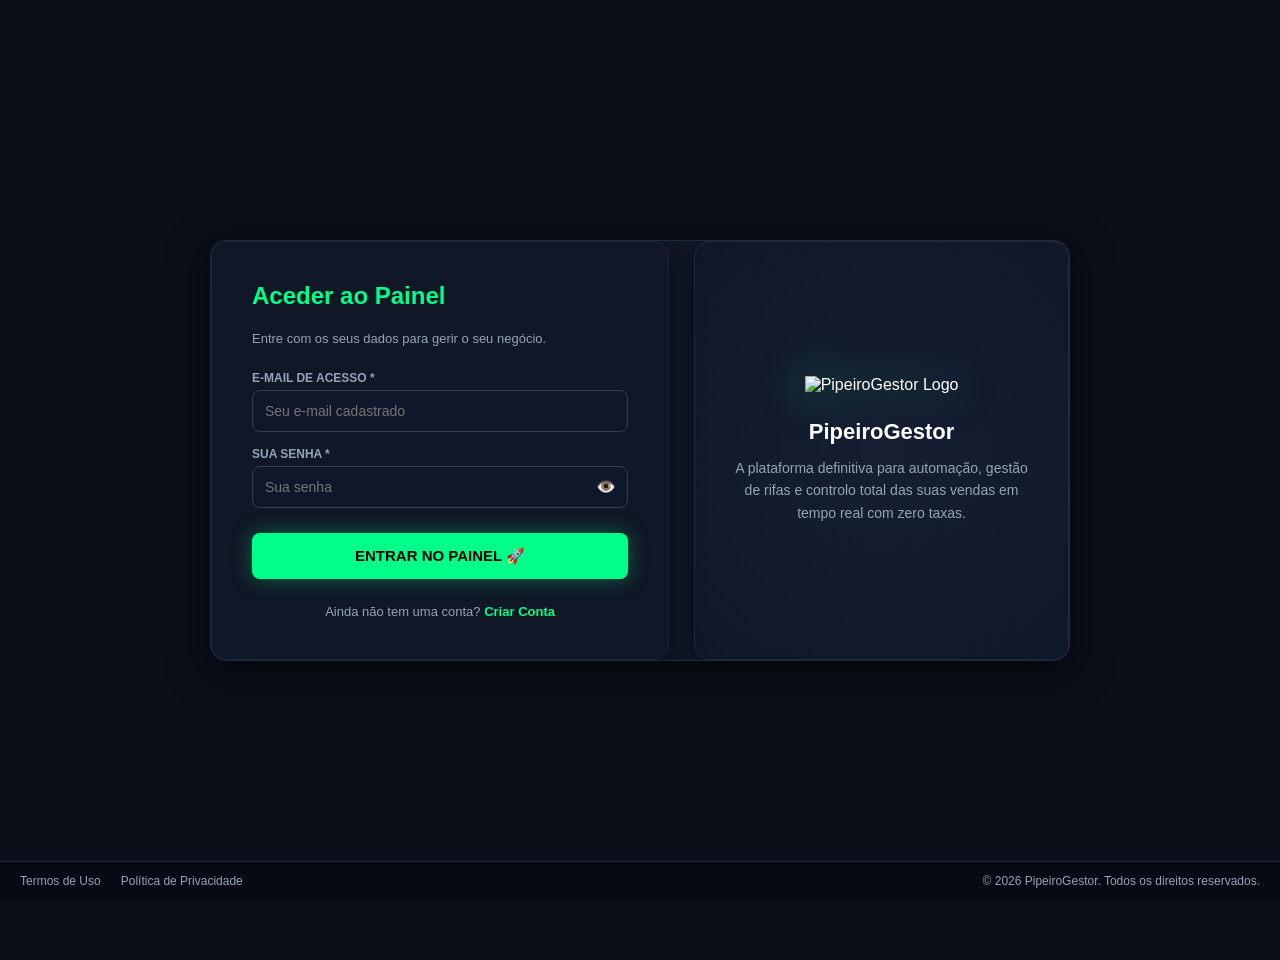
==== index.html @ 335f63d2 "Add files via upload" ====
<!DOCTYPE html>
<html lang="pt-BR">
<head>
  <meta charset="UTF-8">
  <meta name="viewport" content="width=device-width, initial-scale=1.0">
  <title>PipeiroGestor - Painel do Organizador</title>
  <link rel="icon" type="image/png" href="https://i.ibb.co/DDzwdcyV/Log-tipo-Neon-Pipeiro-Gestor-removebg-preview.png">
  <link rel="stylesheet" href="gestor-style.css">
</head>
<body>
  <!-- TELA DE CARREGAMENTO (SPLASH SCREEN) -->
  <div id="splash-screen">
    <div class="splash-content">
      <img src="https://i.ibb.co/DDzwdcyV/Log-tipo-Neon-Pipeiro-Gestor-removebg-preview.png" class="splash-logo" alt="PipeiroGestor" />
      <p id="splash-frase" class="splash-frase">Preparando o festival de pipas...</p>
      <div class="splash-progress-bar">
        <div id="splash-progress-fill" class="splash-progress-fill"></div>
      </div>
    </div>
  </div>

  <!-- BARRA DE TOPO EXCLUSIVA PARA CELULAR -->
  <header class="mobile-header">
    <img src="https://i.ibb.co/DDzwdcyV/Log-tipo-Neon-Pipeiro-Gestor-removebg-preview.png" alt="PipeiroGestor" class="mobile-logo">
    <button class="btn-menu-mobile" onclick="toggleMenuMobile()"><i class="fas fa-bars">☰</i></button>
  </header>

  <div class="app">
    <!-- BARRA LATERAL (SIDEBAR) -->
    <aside class="sidebar" style="display: flex; flex-direction: column; justify-content: space-between;">
      <div>
        <div class="brand">
          <img src="https://i.ibb.co/DDzwdcyV/Log-tipo-Neon-Pipeiro-Gestor-removebg-preview.png" class="brand-logo" alt="PipeiroGestor Logo" />
        </div>

        <nav class="nav">
          <a href="#visao-geral" class="nav-item active" onclick="event.preventDefault(); navegarParaAba('visao-geral')">
            <span class="icon">📊</span>
            <span>Visão Geral</span>
          </a>
          <a href="#nova-campanha" class="nav-item" onclick="event.preventDefault(); navegarParaAba('form-container')">
            <span class="icon">🚀</span>
            <span>Criar Campanha</span>
          </a>
          <a href="#minhas-campanhas-section" class="nav-item" onclick="event.preventDefault(); navegarParaAba('minhas-campanhas-section')">
            <span class="icon">📁</span>
            <span>Minhas Campanhas</span>
          </a>
          <a href="#pedidos" class="nav-item" onclick="event.preventDefault(); navegarParaAba('pedidos')">
            <span class="icon">🧾</span>
            <span>Pedidos & Comprovantes</span>
          </a>
          <a href="#configuracoes" class="nav-item" onclick="event.preventDefault(); navegarParaAba('configuracoes')">
            <span class="icon">⚙️</span>
            <span>Configurações</span>
          </a>
          <a href="#ajuda" class="nav-item" onclick="abrirModalAjuda(event)">
            <span class="icon">📖</span>
            <span>Como Usar / Tutorial</span>
          </a>
        </nav>
      </div>

      <!-- BOTÃO DE TERMINAR SESSÃO NO FINAL DA SIDEBAR -->
      <div style="padding: 15px;">
        <button onclick="fazerLogout()" style="background: rgba(239, 68, 68, 0.1); color: #ef4444; border: 1px solid rgba(239, 68, 68, 0.3); padding: 12px; width: 100%; border-radius: 8px; font-weight: bold; cursor: pointer; display: flex; align-items: center; justify-content: center; gap: 8px;">
          🚪 Terminar Sessão
        </button>
      </div>
    </aside>

    <!-- CONTEÚDO PRINCIPAL (MAIN) -->
    <main class="main">
      <!-- CABEÇALHO DO PAINEL -->
      <header class="topbar">
        <div>
          <span class="eyebrow">PIPEIROGESTOR / ADMINISTRAÇÃO</span>
          <h1 id="page-title">Visão Geral</h1>
          <p class="muted">Gerencie suas rifas de pipas e validações manuais em um só lugar.</p>
        </div>
        <button class="primary-button" id="new-campaign" onclick="navegarParaAba('form-container')">
          + Nova campanha
        </button>
      </header>

      <!-- SEÇÃO DE MÉTRICAS / RESUMO (PARTE DA VISÃO GERAL) -->
      <section class="stats-grid">
        <div class="stat-card" onclick="gerenciarArrecadacaoHoje()" title="Clique para gerenciar ou zerar">
          <span class="stat-label">Arrecadado Hoje</span>
          <h2 class="stat-value" id="totalHojeDisplay">R$ 0,00</h2>
          <span class="stat-sub">Vendas registradas hoje (Clique para zerar)</span>
        </div>

        <div class="stat-card" onclick="gerenciarTotalArrecadado()" title="Clique para gerenciar ou zerar">
          <span class="stat-label">Total Arrecadado</span>
          <h2 class="stat-value" id="totalGeralDisplay">R$ 0,00</h2>
          <span class="stat-sub">Soma de todas as ações (Clique para zerar)</span>
        </div>

        <div class="stat-card" onclick="gerenciarCotasVendidas()" title="Clique para gerenciar ou zerar">
          <span class="stat-label">Cotas Vendidas</span>
          <h2 class="stat-value" id="cotasVendidasDisplay">0</h2>
          <span class="stat-sub">Total de bilhetes vendidos (Clique para zerar)</span>
        </div>

        <div class="stat-card" onclick="navegarParaAba('minhas-campanhas-section')">
          <span class="stat-label">Campanhas Ativas</span>
          <h2 class="stat-value" id="totalAtivasDisplay" style="color: #00ff88;">0</h2>
          <span class="stat-sub">Campanhas rodando agora</span>
        </div>

        <div class="stat-card" onclick="navegarParaAba('minhas-campanhas-section')">
          <span class="stat-label">Campanhas Inativas</span>
          <h2 class="stat-value" id="totalInativasDisplay" style="color: #f59e0b;">0</h2>
          <span class="stat-sub">Pausadas ou encerradas</span>
        </div>

        <div class="stat-card warning" onclick="navegarParaAba('pedidos')">
          <span class="stat-label">Pagamentos Pendentes</span>
          <h2 class="stat-value" id="pedidosPendentesDisplay" style="color: #3b82f6;">0 Pedidos</h2>
          <span class="stat-sub">Aguardando validação</span>
        </div>
      </section>

      <!-- PAINEL DE DASHBOARD DA HOME (PARTE DA VISÃO GERAL) -->
      <section id="home-dashboard-widgets" style="margin-top: 25px;">
        <div style="background: #111827; border: 1px solid #1e293b; border-radius: 12px; padding: 20px; margin-bottom: 25px;">
          <h3 style="color: #fff; font-size: 18px; margin-bottom: 15px; display: flex; align-items: center; gap: 8px;">
            🚀 Campanhas Ativas em Destaque
          </h3>
          <div id="homeCampanhasAtivasGrid" style="display: grid; grid-template-columns: repeat(auto-fill, minmax(280px, 1fr)); gap: 15px;">
            <p style="color: #94a3b8; font-size: 13px;">Carregando campanhas ativas...</p>
          </div>
        </div>

        <div style="background: #111827; border: 1px solid #1e293b; border-radius: 12px; padding: 20px; margin-bottom: 25px;">
          <div style="display: flex; justify-content: space-between; align-items: center; margin-bottom: 15px;">
            <h3 style="color: #fff; font-size: 18px; margin: 0; display: flex; align-items: center; gap: 8px;">
              💵 Últimas Vendas Aprovadas
            </h3>
            <button type="button" onclick="limparHistoricoVendas()" style="background: rgba(239, 68, 68, 0.1); color: #ef4444; border: 1px solid #ef4444; padding: 6px 12px; border-radius: 6px; font-size: 11px; font-weight: bold; cursor: pointer;">
              🗑️ Limpar Histórico
            </button>
          </div>
          <div id="homeUltimasVendasList" class="lista-vendas-scroll" style="display: flex; flex-direction: column; gap: 10px;">
            <p style="color: #94a3b8; font-size: 13px;">Nenhuma venda recente registrada.</p>
          </div>
        </div>

        <div style="background: #111827; border: 1px solid #1e293b; border-radius: 12px; padding: 20px; margin-bottom: 25px;">
          <div style="display: flex; justify-content: space-between; align-items: center; margin-bottom: 15px;">
            <h3 style="color: #fff; font-size: 18px; margin: 0; display: flex; align-items: center; gap: 8px;">
              🏆 Top Ganhadores / Sorteios Realizados
            </h3>
            <button type="button" onclick="limparTopGanhadores()" style="background: rgba(239, 68, 68, 0.1); color: #ef4444; border: 1px solid #ef4444; padding: 6px 12px; border-radius: 6px; font-size: 11px; font-weight: bold; cursor: pointer;">
              🗑️ Limpar Ganhadores
            </button>
          </div>
          <div id="homeTopGanhadoresList" style="display: flex; flex-direction: column; gap: 10px;">
            <p style="color: #94a3b8; font-size: 13px;">Nenhum ganhador registrado no momento.</p>
          </div>
        </div>

        <div style="background: #111827; border: 1px solid #1e293b; border-radius: 12px; padding: 20px; margin-bottom: 25px;">
          <h4 style="color: #00ff88; font-size: 16px; margin-bottom: 8px; display: flex; align-items: center; gap: 8px;">
            💡 Dica de Ouro para Vender Mais
          </h4>
          <p style="color: #94a3b8; font-size: 13px; line-height: 1.5; margin: 0;">
            Divulgue o link da sua rifa nos grupos de WhatsApp e compartilhe fotos ou vídeos reais dos prêmios no story do Instagram para gerar desejo imediato e esgotar suas cotas rapidamente!
          </p>
        </div>
      </section>

      <!-- FORMULÁRIO DE CADASTRO DE NOVA AÇÃO -->
      <div id="form-container" class="card-form-container" style="display: none; margin-bottom: 30px;">
        <div class="form-header">
          <h2>Criar Nova Ação / Campanha</h2>
          <p>Preencha os dados abaixo para publicar sua rifa e gerar o link de vendas para seus compradores.</p>
        </div>

        <form id="formCriarAcao" onsubmit="event.preventDefault();">
          <fieldset class="form-section">
            <legend>Informações Principais</legend>

            <div class="form-group">
              <label for="tituloAcao">Título da Ação *</label>
              <input type="text" id="tituloAcao" placeholder="Ex: Porco Premiado R$ 5.000 no PIX" required />
            </div>

            <div class="form-group">
              <label for="descricaoAcao">Descrição / Regulamento</label>
              <textarea id="descricaoAcao" rows="3" placeholder="Descreva os prêmios, data do sorteio e regras..."></textarea>
            </div>

            <div class="form-group">
              <label>Fotos do Prêmio / Banner da Ação (Até 3 fotos) *</label>
              <div class="file-upload-box" onclick="document.getElementById('fotoPremio').click()" style="border: 2px dashed #00ff88; padding: 20px; text-align: center; border-radius: 8px; background: #0f172a; cursor: pointer;">
                <input type="file" id="fotoPremio" accept="image/*" multiple onchange="atualizarNomeFoto(this)" style="display: none;" />
                <span id="textoUploadFoto" style="color: #00ff88; font-weight: bold; pointer-events: none;">
                  📷 Clique aqui para selecionar as fotos do prêmio (até 3 fotos)
                </span>
              </div>
            </div>

            <div class="form-row">
              <div class="form-group">
                <label for="precoUnitario">Preço por Número (R$) *</label>
                <input type="number" id="precoUnitario" step="0.01" min="0.10" placeholder="10.00" required />
              </div>

              <div class="form-group">
                <label for="temaCotas">Estilo Visual das Cotas *</label>
                <select id="temaCotas" required>
                  <option value="numeros">Apenas Números (Padrão)</option>
                  <option value="animais">Números com Animais (Fazendinha/Porquinho)</option>
                </select>
              </div>
            </div>
          </fieldset>

          <fieldset class="form-section">
            <legend>2. Tabela de Promoções (Pacotes de Desconto)</legend>
            <p class="section-help">Configure descontos automáticos quando o comprador selecionar mais cotas.</p>

            <div id="containerPromocoes">
              <div class="promocao-item">
                <input type="number" placeholder="Qtd Cotas (Ex: 3)" class="promocao-qtd" />
                <span>cotas por R$</span>
                <input type="number" step="0.01" placeholder="Valor Total (Ex: 25.00)" class="promocao-valor" />
              </div>
            </div>

            <button type="button" class="btn-secondary" onclick="adicionarLinhaPromocao()">+ Adicionar Nova Promoção</button>
          </fieldset>

          <fieldset class="form-section">
            <legend>3. Dados de Recebimento PIX</legend>

            <div class="form-row">
              <div class="form-group">
                <label for="tipoChavePix">Tipo de Chave *</label>
                <select id="tipoChavePix" required>
                  <option value="CPF">CPF / CNPJ</option>
                  <option value="Celular">Telefone / WhatsApp</option>
                  <option value="E-mail">E-mail</option>
                  <option value="Chave Aleatória">Chave Aleatória / Copia e Cola</option>
                </select>
              </div>

              <div class="form-group">
                <label for="chavePix">Chave PIX / Código Copia e Cola *</label>
                <input type="text" id="chavePix" placeholder="Digite a chave PIX ou cole o código" required />
              </div>
            </div>

            <div class="form-group">
              <label for="titularPix">Nome do Titular da Conta *</label>
              <input type="text" id="titularPix" placeholder="Nome completo que aparece no banco" required />
            </div>
          </fieldset>

          <div style="margin-top: 25px;">
            <button type="button" onclick="gerarLinkAcao()" style="width: 100%; padding: 16px; background: #00ff88; color: #000; border: none; border-radius: 10px; font-weight: bold; font-size: 16px; cursor: pointer; display: flex; align-items: center; justify-content: center; gap: 8px; box-shadow: 0 4px 15px rgba(0, 255, 136, 0.3);">
              💾 Publicar Ação e Gerar Link
            </button>
          </div>
        </form>

        <!-- CAIXA DE LINK GERADO RESPONSIVA -->
        <div id="boxLinkGerado" style="display: none; background: #0f172a; border: 1px solid #1e293b; border-radius: 12px; padding: 20px; margin-top: 20px; box-sizing: border-box; width: 100%;">
          <div style="text-align: center; margin-bottom: 15px;">
            <span style="background: rgba(0,255,136,0.15); color: #00ff88; padding: 6px 12px; border-radius: 20px; font-size: 12px; font-weight: bold;">🎉 Ação Criada com Sucesso!</span>
            <h3 style="color: #fff; font-size: 16px; margin: 10px 0 5px 0;">Sua campanha já está online</h3>
            <p style="color: #94a3b8; font-size: 12px; margin: 0;">Copie o link abaixo e divulgue para seus clientes:</p>
          </div>

          <div style="display: flex; flex-direction: column; gap: 10px; width: 100%; margin-bottom: 15px; box-sizing: border-box;">
            <input type="text" id="inputUrlGerada" readonly style="width: 100%; background: #0b0f19; border: 1px solid #334155; color: #00ff88; padding: 12px; border-radius: 8px; font-size: 12px; box-sizing: border-box; outline: none; text-align: center;">
            
            <button type="button" onclick="copiarLink()" style="width: 100%; background: #00ff88; color: #000; border: none; padding: 12px; border-radius: 8px; font-weight: bold; cursor: pointer; font-size: 14px; box-shadow: 0 0 15px rgba(0,255,136,0.3); display: flex; align-items: center; justify-content: center; gap: 8px; box-sizing: border-box;">
              📋 Copiar Link da Campanha
            </button>
          </div>

          <a id="btnShareWhatsapp" href="#" target="_blank" style="display: block; width: 100%; background: #25d366; color: #fff; text-decoration: none; padding: 12px; border-radius: 8px; font-weight: bold; font-size: 14px; text-align: center; box-sizing: border-box; box-shadow: 0 0 15px rgba(37,211,102,0.3);">
            💬 Compartilhar no WhatsApp
          </a>
        </div>
      </div>

      <!-- TABELA DE PEDIDOS E PENDÊNCIAS DE VALIDAÇÃO -->
      <section id="pedidos" class="data-section" style="display: none; margin-bottom: 30px;">
        <div style="display: flex; gap: 10px; margin-bottom: 15px; flex-wrap: wrap;">
          <input type="text" id="inputBuscaPedidos" onkeyup="filtrarPedidosGestor()" placeholder="🔍 Pesquisar por nome ou WhatsApp..." style="padding: 12px; flex: 1; min-width: 220px; border-radius: 8px; border: 1px solid #334155; background: #1e293b; color: #fff;">
          
          <select id="filtroCampanhaPedidos" onchange="carregarPedidosEComprovantes()" style="padding: 12px; background: #0f172a; border: 1px solid #334155; border-radius: 8px; color: #fff; font-size: 13px; cursor: pointer;">
            <option value="todas">🎯 Todas as Campanhas</option>
          </select>
        </div>

        <div class="section-header">
          <div class="pendentes-header-group">
            <span class="section-tag-verde">3 Aguardando Validação</span>
            <h2 class="editorial-title-pendentes">Pedidos & Validações Pendentes</h2>
          </div>
        </div>

        <div class="table-container">
          <table class="data-table">
            <thead>
              <tr>
                <th>Comprador</th>
                <th>Telefone / WhatsApp</th>
                <th>Cotas Reservadas</th>
                <th>Valor Total</th>
                <th>Status</th>
                <th>Ações</th>
              </tr>
            </thead>
            <tbody>
              <tr>
                <td colspan="6" style="text-align: center; color: #8b9bb4; padding: 25px;">
                  Nenhum pedido pendente no momento.
                </td>
              </tr>
            </tbody>
          </table>
        </div>
      </section>

      <!-- SEÇÃO CONFIGURAÇÕES DO GESTOR -->
      <section id="configuracoes" class="section-container" style="display: none;">
        <div class="section-header" style="margin-bottom: 25px;">
          <h2 style="color: #00ff88; font-size: 22px; margin-bottom: 5px; display: flex; align-items: center; gap: 8px;">
            ⚙️ Configurações do Gestor
          </h2>
          <p style="color: #94a3b8; font-size: 14px; margin: 0;">
            Personalize seus dados de perfil, chave PIX padrão e informações de suporte.
          </p>
        </div>

        <form id="formConfiguracoes" onsubmit="salvarConfiguracoes(event)">
          <fieldset class="form-section" style="background: #111827; border: 1px solid #1e293b; padding: 20px; border-radius: 12px; margin-bottom: 20px;">
            <legend style="color: #00ff88; font-weight: bold; padding: 0 10px;">Perfil e Marca</legend>

            <div class="form-group" style="margin-bottom: 15px;">
              <label for="cfgNomeOrganizador" style="color: #e2e8f0; display: block; margin-bottom: 6px; font-weight: bold;">Nome do Organizador / Marca *</label>
              <input type="text" id="cfgNomeOrganizador" placeholder="Ex: Pipeiro Gestor" required style="width: 100%; padding: 12px; background: #0f172a; border: 1px solid #334155; border-radius: 8px; color: #fff;" />
            </div>

            <div class="form-group">
              <label for="cfgWhatsappSuporte" style="color: #e2e8f0; display: block; margin-bottom: 6px; font-weight: bold;">WhatsApp de Suporte (para compradores) *</label>
              <input type="tel" id="cfgWhatsappSuporte" placeholder="Ex: 21974056744" required style="width: 100%; padding: 12px; background: #0f172a; border: 1px solid #334155; border-radius: 8px; color: #fff;" />
            </div>
          </fieldset>

          <fieldset class="form-section" style="background: #111827; border: 1px solid #1e293b; padding: 20px; border-radius: 12px; margin-bottom: 20px;">
            <legend style="color: #00ff88; font-weight: bold; padding: 0 10px;">2. Configuração PIX Padrão</legend>
            <p style="color: #94a3b8; font-size: 13px; margin-top: 0; margin-bottom: 15px;">
              Esses dados serão usados como padrão para preencher automaticamente as novas rifas que você criar.
            </p>

            <div class="form-row" style="display: flex; gap: 15px; margin-bottom: 15px; flex-wrap: wrap;">
              <div class="form-group" style="flex: 1; min-width: 200px;">
                <label for="cfgTipoChavePix" style="color: #e2e8f0; display: block; margin-bottom: 6px; font-weight: bold;">Tipo de Chave Padrão</label>
                <select id="cfgTipoChavePix" style="width: 100%; padding: 12px; background: #0f172a; border: 1px solid #334155; border-radius: 8px; color: #fff;">
                  <option value="CPF">CPF / CNPJ</option>
                  <option value="CELULAR">Telefone / Celular</option>
                  <option value="EMAIL">E-mail</option>
                  <option value="ALEATORIA">Chave Aleatória</option>
                </select>
              </div>

              <div class="form-group" style="flex: 2; min-width: 250px;">
                <label for="cfgChavePix" style="color: #e2e8f0; display: block; margin-bottom: 6px; font-weight: bold;">Chave PIX Padrão *</label>
                <input type="text" id="cfgChavePix" placeholder="Digite sua chave PIX" required style="width: 100%; padding: 12px; background: #0f172a; border: 1px solid #334155; border-radius: 8px; color: #fff;" />
              </div>
            </div>

            <div class="form-group">
              <label for="cfgTitularPix" style="color: #e2e8f0; display: block; margin-bottom: 6px; font-weight: bold;">Nome do Titular da Conta *</label>
              <input type="text" id="cfgTitularPix" placeholder="Ex: Vinícius Silva" required style="width: 100%; padding: 12px; background: #0f172a; border: 1px solid #334155; border-radius: 8px; color: #fff;" />
            </div>
          </fieldset>

          <div style="text-align: right; margin-top: 10px;">
            <button type="submit" style="padding: 14px 28px; background: #00ff88; color: #000; border: none; border-radius: 8px; font-weight: bold; font-size: 15px; cursor: pointer; transition: all 0.3s ease; box-shadow: 0 0 15px rgba(0, 255, 136, 0.3);">
              💾 Salvar Configurações
            </button>
          </div>
        </form>

        <div style="margin-top: 30px; padding: 20px; background: rgba(239, 68, 68, 0.05); border: 1px solid #ef4444; border-radius: 12px;">
          <h3 style="color: #ef4444; font-size: 16px; margin-bottom: 8px; display: flex; align-items: center; gap: 8px;">
            ⚠️ Zona de Perigo / Manutenção
          </h3>
          <p style="color: #94a3b8; font-size: 13px; margin-bottom: 15px; line-height: 1.4;">
            Precisa de reiniciar o sistema ou limpar os dados de teste? Esta ação limpa o histórico local do gestor de forma permanente.
          </p>
          <button type="button" onclick="confirmarLimpezaTotalSistema()" style="background-color: #ef4444; color: #ffffff; border: none; padding: 10px 18px; border-radius: 8px; font-weight: bold; cursor: pointer; font-size: 13px; box-shadow: 0 4px 12px rgba(239, 68, 68, 0.3);">
            🗑️ Limpar Todos os Dados / Reset do Sistema
          </button>
        </div>
      </section>

      <!-- SEÇÃO: MINHAS CAMPANHAS CRIADAS -->
      <section id="minhas-campanhas-section" class="dashboard-section" style="display: none; margin-top: 40px; padding: 20px; background: #0f172a; border-radius: 12px; border: 1px solid #1e293b;">
        <div class="section-header" style="margin-bottom: 20px; display: flex; justify-content: space-between; align-items: center; flex-wrap: wrap; gap: 10px;">
          <div>
            <h2 style="color: #fff; font-size: 20px; margin: 0 0 4px 0;">📁 Minhas Campanhas Criadas</h2>
            <p style="color: #94a3b8; font-size: 13px; margin: 0;">Gerencie, edite, pause ou exclua suas ações ativas.</p>
          </div>
          
          <div style="display: flex; gap: 8px; flex-wrap: wrap;">
            <button onclick="filtrarCampanhasGestor('todas')" class="btn-filtro active-filtro" style="padding: 6px 12px; background: #3b82f6; color: #fff; border: none; border-radius: 6px; font-size: 11px; font-weight: bold; cursor: pointer;">Todas</button>
            <button onclick="filtrarCampanhasGestor('ativas')" class="btn-filtro" style="padding: 6px 12px; background: #1e293b; color: #94a3b8; border: 1px solid #334155; border-radius: 6px; font-size: 11px; font-weight: bold; cursor: pointer;">Ativas</button>
            <button onclick="filtrarCampanhasGestor('pausadas')" class="btn-filtro" style="padding: 6px 12px; background: #1e293b; color: #94a3b8; border: 1px solid #334155; border-radius: 6px; font-size: 11px; font-weight: bold; cursor: pointer;">Pausadas</button>
            <button onclick="exportarRelatorioCSV()" style="padding: 6px 12px; background: #10b981; color: #fff; border: none; border-radius: 6px; font-size: 11px; font-weight: bold; cursor: pointer; display: flex; align-items: center; gap: 4px;">📥 Exportar CSV</button>
          </div>
        </div>

        <div id="listaMinhasCampanhas" style="display: grid; grid-template-columns: repeat(auto-fill, minmax(280px, 1fr)); gap: 15px;">
          <p style="color: #94a3b8;">Nenhuma campanha criada ainda. Crie uma preenchendo o formulário!</p>
        </div>
      </section>

    </main>
  </div>

  <!-- MODAL DE GUIA / TUTORIAL DO GESTOR -->
  <div class="modal-overlay" id="modalAjuda" style="position: fixed; top: 0; left: 0; width: 100%; height: 100%; background: rgba(5, 9, 13, 0.85); backdrop-filter: blur(5px); display: flex; align-items: center; justify-content: center; z-index: 300; opacity: 0; pointer-events: none; transition: opacity 0.3s ease;">
    <div class="modal-content" style="background: var(--bg-card, #121f2c); border: 1px solid var(--neon-green, #00ff88); border-radius: 20px; width: 90%; max-width: 600px; padding: 30px; box-shadow: 0 0 30px rgba(0, 255, 136, 0.4); max-height: 85vh; overflow-y: auto; color: #fff;">
      <div style="display: flex; justify-content: space-between; align-items: center; margin-bottom: 20px;">
        <h2 style="color: var(--neon-green, #00ff88); font-size: 20px;">Manual do PipeiroGestor</h2>
        <button onclick="fecharModalAjuda()" style="background: none; border: none; color: #94a3b8; font-size: 24px; cursor: pointer;">&times;</button>
      </div>
      
      <div style="font-size: 14px; line-height: 1.6; color: #cbd5e1;">
        <p style="margin-bottom: 15px;">Bem-vindo ao <strong>PipeiroGestor</strong>! Aqui está o passo a passo completo para você criar suas ações de sucesso e lucrar com zero taxa:</p>
        
        <div style="background: rgba(255,255,255,0.03); padding: 12px; border-radius: 8px; margin-bottom: 10px; border-left: 3px solid #00ff88;">
          <strong>🚀 1. Criando uma Campanha:</strong><br>
          Vá em "Criar Campanha", preencha o título, o valor por cota e selecione o tipo de chave PIX e estilo de cotas. Insira sua chave PIX e clique em publicar.
        </div>

        <div style="background: rgba(255,255,255,0.03); padding: 12px; border-radius: 8px; margin-bottom: 10px; border-left: 3px solid #00ff88;">
          <strong>📢 2. Divulgando para os Compradores:</strong><br>
          Copie o link gerado ou clique no botão direto do WhatsApp.
        </div>

        <div style="background: rgba(255,255,255,0.03); padding: 12px; border-radius: 8px; margin-bottom: 15px; border-left: 3px solid #00ff88;">
          <strong>🧾 3. Validando Comprovantes:</strong><br>
          Gerencie os pedidos na tabela para dar baixa na sua arrecadação.
        </div>
      </div>

      <button onclick="fecharModalAjuda()" style="width: 100%; background: var(--neon-green, #00ff88); color: #0a1118; border: none; padding: 12px; border-radius: 10px; font-weight: 800; cursor: pointer; margin-top: 10px;">Entendido, Vamos Faturar!</button>
    </div>
  </div>

  <!-- MODAL CUSTOMIZADA PARA CONFIRMAÇÃO DE RESET -->
  <div id="modalResetPersonalizado" style="position: fixed; top: 0; left: 0; width: 100%; height: 100%; background: rgba(5, 9, 13, 0.85); backdrop-filter: blur(5px); display: none; align-items: center; justify-content: center; z-index: 500;">
    <div style="background: #121f2c; border: 1px solid #00ff88; border-radius: 16px; width: 90%; max-width: 420px; padding: 25px; box-shadow: 0 0 30px rgba(0, 255, 136, 0.3); text-align: center; color: #fff;">
      <div style="font-size: 32px; margin-bottom: 10px;">⚠️</div>
      <h3 id="modalResetTitulo" style="color: #00ff88; font-size: 18px; margin-bottom: 10px;">Confirmação de Reset</h3>
      <p id="modalResetTexto" style="color: #94a3b8; font-size: 14px; line-height: 1.5; margin-bottom: 20px;">Desejas realmente zerar este valor?</p>
      
      <div style="display: flex; gap: 10px;">
        <button type="button" onclick="fecharModalReset()" style="flex: 1; background: #1e293b; color: #cbd5e1; border: 1px solid #334155; padding: 12px; border-radius: 8px; font-weight: bold; cursor: pointer;">
          Cancelar
        </button>
        <button type="button" id="btnConfirmarResetModal" style="flex: 1; background: #00ff88; color: #000; border: none; padding: 12px; border-radius: 8px; font-weight: bold; cursor: pointer; box-shadow: 0 0 15px rgba(0,255,136,0.3);">
          Sim, Zerar
        </button>
      </div>
    </div>
  </div>
<footer style="position: fixed; bottom: 0; left: 0; width: 100%; background: #070a12; border-top: 1px solid #1e293b; padding: 12px 20px; display: flex; justify-content: space-between; align-items: center; z-index: 999999; box-sizing: border-box; font-size: 12px; color: #94a3b8;">
    <div style="display: flex; gap: 20px;">
      <span>Termos de Uso</span>
      <span>Política de Privacidade</span>
    </div>
    <div>
      <span>© 2026 PipeiroGestor. Todos os direitos reservados.</span>
    </div>
  </footer>
  <script src="gestor-script.js"></script>
</body>
</html>
---- gestor-style.css ----
/* ==========================================
   ESTILOS GERAIS & TEMA NEON PIPEIROGESTOR
   ========================================== */
:root {
  --bg-main: #0a1118;
  --bg-card: #121f2c;
  --neon-green: #00ff88;
  --neon-green-glow: rgba(0, 255, 136, 0.4);
  --text-main: #ffffff;
  --text-muted: #94a3b8;
  --border-color: #1e293b;
}

* {
  box-sizing: border-box;
  margin: 0;
  padding: 0;
  font-family: 'Inter', sans-serif;
}

body {
  background-color: var(--bg-main);
  color: var(--text-main);
  min-height: 100vh;
}

/* LAYOUT PRINCIPAL */
.app {
  display: flex;
  min-height: 100vh;
}

/* SIDEBAR DESKTOP */
.sidebar {
  width: 280px;
  background-color: var(--bg-card);
  border-right: 1px solid var(--border-color);
  display: flex;
  flex-direction: column;
  padding: 20px;
  position: sticky;
  top: 0;
  height: 100vh;
  z-index: 100;
}

.brand {
  display: flex;
  align-items: center;
  justify-content: center;
  padding: 10px 0 25px 0;
  border-bottom: 1px solid var(--border-color);
  margin-bottom: 20px;
}

.brand-logo {
  max-height: 80px;
  object-fit: contain;
}

.nav {
  display: flex;
  flex-direction: column;
  gap: 8px;
}

.nav-item {
  display: flex;
  align-items: center;
  gap: 12px;
  padding: 12px 15px;
  color: var(--text-muted);
  text-decoration: none;
  border-radius: 10px;
  font-weight: 600;
  transition: all 0.3s ease;
}

.nav-item:hover, .nav-item.active {
  background: rgba(0, 255, 136, 0.1);
  color: var(--neon-green);
  border: 1px solid var(--neon-green);
  box-shadow: 0 0 15px rgba(0, 255, 136, 0.15);
}

.nav-item .icon {
  font-size: 18px;
}

/* CONTEÚDO PRINCIPAL */
.main {
  flex: 1;
  padding: 30px;
  max-width: 1200px;
  margin: 0 auto;
  overflow-y: auto;
}

.topbar {
  display: flex;
  justify-content: space-between;
  align-items: center;
  background: var(--bg-card);
  padding: 20px 25px;
  border-radius: 16px;
  border: 1px solid var(--border-color);
  margin-bottom: 30px;
}

.topbar .eyebrow {
  font-size: 11px;
  color: var(--neon-green);
  font-weight: 700;
  letter-spacing: 1px;
}

.topbar h1 {
  font-size: 24px;
  color: var(--text-main);
  margin: 5px 0;
}

.topbar .muted {
  font-size: 13px;
  color: var(--text-muted);
}

.primary-button {
  background: var(--neon-green);
  color: var(--bg-main);
  border: none;
  padding: 12px 20px;
  border-radius: 10px;
  font-weight: 800;
  cursor: pointer;
  box-shadow: 0 0 15px var(--neon-green-glow);
  transition: all 0.3s;
}

.primary-button:hover {
  opacity: 0.9;
  transform: translateY(-2px);
}

/* MÉTRICAS */
.stats-grid {
  display: grid;
  grid-template-columns: repeat(auto-fit, minmax(220px, 1fr));
  gap: 20px;
  margin-bottom: 30px;
}

.stat-card {
  background: var(--bg-card);
  border: 1px solid var(--border-color);
  padding: 20px;
  border-radius: 16px;
  box-shadow: 0 5px 20px rgba(0,0,0,0.3);
}

.stat-label {
  font-size: 13px;
  color: var(--text-muted);
  display: block;
  margin-bottom: 8px;
}

.stat-value {
  font-size: 26px;
  font-weight: 800;
  color: var(--text-main);
  margin-bottom: 5px;
}

.stat-sub {
  font-size: 12px;
  color: var(--neon-green);
}

/* FORMULÁRIOS E CAMPOS */
.card-form-container {
  background: var(--bg-card);
  border: 1px solid var(--border-color);
  border-radius: 16px;
  padding: 30px;
  margin-bottom: 30px;
}

.form-header {
  margin-bottom: 25px;
}

.form-header h2 {
  font-size: 20px;
  color: var(--neon-green);
  margin-bottom: 5px;
}

.form-header p {
  font-size: 13px;
  color: var(--text-muted);
}

.form-section {
  border: 1px solid var(--border-color);
  background: rgba(255, 255, 255, 0.01);
  border-radius: 12px;
  padding: 20px;
  margin-bottom: 20px;
}

.form-section legend {
  font-weight: 700;
  color: var(--text-main);
  padding: 0 10px;
  font-size: 14px;
}

.form-group {
  margin-bottom: 15px;
}

.form-group label {
  display: block;
  font-size: 12px;
  color: var(--text-muted);
  margin-bottom: 6px;
  font-weight: 600;
}

.form-group input, .form-group select, .form-group textarea {
  width: 100%;
  background: rgba(255,255,255,0.05);
  border: 1px solid var(--border-color);
  padding: 12px;
  border-radius: 8px;
  color: var(--text-main);
  font-size: 14px;
}

.form-group input:focus, .form-group select:focus, .form-group textarea:focus {
  border-color: var(--neon-green);
  outline: none;
  box-shadow: 0 0 10px rgba(0, 255, 136, 0.2);
}

.form-row {
  display: grid;
  grid-template-columns: 1fr 1fr;
  gap: 15px;
}

.file-upload-box {
  border: 2px dashed var(--border-color);
  padding: 20px;
  text-align: center;
  border-radius: 8px;
  cursor: pointer;
  background: rgba(255,255,255,0.02);
  color: var(--text-muted);
  font-size: 13px;
}

.file-upload-box input {
  display: none;
}

.btn-primary-large {
  width: 100%;
  background: var(--neon-green);
  color: var(--bg-main);
  border: none;
  padding: 15px;
  border-radius: 12px;
  font-weight: 800;
  font-size: 16px;
  cursor: pointer;
  box-shadow: 0 0 20px var(--neon-green-glow);
  transition: all 0.3s;
}

.btn-primary-large:hover {
  opacity: 0.9;
}

/* TABELAS */
.data-section {
  background: var(--bg-card);
  border: 1px solid var(--border-color);
  border-radius: 16px;
  padding: 25px;
}

.section-header {
  display: flex;
  justify-content: space-between;
  align-items: center;
  margin-bottom: 20px;
}

.table-container {
  overflow-x: auto;
}

.data-table {
  width: 100%;
  border-collapse: collapse;
  text-align: left;
  font-size: 14px;
}

.data-table th, .data-table td {
  padding: 12px 15px;
  border-bottom: 1px solid var(--border-color);
}

.data-table th {
  color: var(--text-muted);
  font-weight: 600;
}

/* SPLASH SCREEN */
#splash-screen {
  position: fixed;
  top: 0;
  left: 0;
  width: 100%;
  height: 100%;
  background-color: var(--bg-main);
  display: flex;
  justify-content: center;
  align-items: center;
  z-index: 9999;
  transition: opacity 0.5s ease, visibility 0.5s ease;
}

.splash-hidden {
  opacity: 0;
  visibility: hidden;
}

.splash-content {
  text-align: center;
  max-width: 320px;
  padding: 20px;
}

.splash-logo {
  height: 90px;
  object-fit: contain;
  margin-bottom: 20px;
  animation: floatLogo 2s ease-in-out infinite;
}

@keyframes floatLogo {
  0%, 100% { transform: translateY(0); }
  50% { transform: translateY(-10px); }
}

.splash-frase {
  font-size: 14px;
  color: var(--text-muted);
  margin-bottom: 20px;
  font-weight: 500;
  height: 20px;
}

.splash-progress-bar {
  width: 100%;
  height: 6px;
  background: rgba(255, 255, 255, 0.05);
  border-radius: 3px;
  overflow: hidden;
  border: 1px solid var(--border-color);
}

.splash-progress-fill {
  width: 0%;
  height: 100%;
  background: var(--neon-green);
  box-shadow: 0 0 10px var(--neon-green-glow);
  transition: width 0.1s linear;
}

/* ==========================================
   MOBILE HEADER & MENU HAMBÚRGUER (RESPONSIVO)
   ========================================== */
.mobile-header {
  display: none;
}

@media (max-width: 900px) {
  .app {
    flex-direction: column;
  }

  /* BARRA SUPERIOR FIXA NO CELULAR COM LOGO GRANDE E BOTÃO DE MENU */
  .mobile-header {
    display: flex;
    justify-content: space-between;
    align-items: center;
    background: var(--bg-card);
    border-bottom: 1px solid var(--border-color);
    padding: 12px 20px;
    position: sticky;
    top: 0;
    z-index: 200;
  }

  .mobile-logo {
    height: 50px;
    object-fit: contain;
  }

  .btn-menu-mobile {
    background: rgba(0, 255, 136, 0.1);
    color: var(--neon-green);
    border: 1px solid var(--neon-green);
    padding: 10px 14px;
    border-radius: 8px;
    font-size: 18px;
    cursor: pointer;
  }

  /* SIDEBAR AGORA É UMA GAVETA (DRAWER) OCULTA POR PADRÃO */
  .sidebar {
    position: fixed;
    top: 0;
    left: -100%;
    width: 280px;
    height: 100vh;
    background: var(--bg-card);
    transition: left 0.3s ease;
    z-index: 300;
    box-shadow: 10px 0 30px rgba(0,0,0,0.8);
    border-right: 1px solid var(--neon-green);
  }

  .sidebar.ativo {
    left: 0;
  }

  .main {
    padding: 15px;
    width: 100%;
  }

  .stats-grid {
    grid-template-columns: 1fr;
  }

  .form-row {
    grid-template-columns: 1fr;
  }
}
/* ==========================================
   AJUSTES CIRÚRGICOS: LOGOS E BOTÃO NOVA CAMPANHA
   ========================================== */

/* 1. Aumento do tamanho das logos no Splash e no Header Mobile */
.splash-logo {
  max-height: 140px !important;
  height: 140px !important;
}

.mobile-logo {
  max-height: 85px !important;
  height: 85px !important;
}

/* 2. Ajuste do Botão + Nova Campanha no Desktop e Mobile */
.primary-button {
  white-space: nowrap !important;
  padding: 10px 16px !important;
  font-size: 14px !important;
  display: inline-flex !important;
  align-items: center !important;
  justify-content: center !important;
}

/* 3. Ajustes específicos para telas menores / celular */
@media (max-width: 900px) {
  .mobile-header {
    padding: 10px 20px !important;
    min-height: 90px !important;
  }

  .topbar {
    flex-direction: column !important;
    align-items: flex-start !important;
    gap: 15px !important;
    padding: 15px 20px !important;
  }

  .topbar button#new-campaign {
    width: auto !important;
    align-self: flex-start !important;
    font-size: 13px !important;
    padding: 10px 18px !important;
  }
}
/* ==========================================
   MELHORIA DA TABELA DE PROMOÇÕES (MOBILE & DESKTOP)
   ========================================== */

.promocao-item {
  display: flex;
  align-items: center;
  gap: 10px;
  background: rgba(255, 255, 255, 0.03);
  border: 1px solid var(--border-color, #1e293b);
  padding: 12px 15px;
  border-radius: 10px;
  margin-bottom: 12px;
  flex-wrap: wrap;
}

.promocao-item input {
  flex: 1;
  min-width: 110px;
  background: rgba(255, 255, 255, 0.05) !important;
  border: 1px solid var(--border-color, #1e293b) !important;
  color: #fff !important;
  padding: 10px !important;
  border-radius: 8px !important;
  font-size: 14px !important;
}

.promocao-item span {
  color: var(--text-muted, #94a3b8);
  font-size: 13px;
  font-weight: 600;
  white-space: nowrap;
}

/* Botão de adicionar promoção */
.btn-secondary {
  background: transparent;
  color: var(--neon-green, #00ff88);
  border: 1px dashed var(--neon-green, #00ff88);
  padding: 12px 20px;
  border-radius: 10px;
  font-size: 14px;
  font-weight: 700;
  cursor: pointer;
  width: 100%;
  margin-top: 5px;
  transition: all 0.3s ease;
}

.btn-secondary:hover {
  background: rgba(0, 255, 136, 0.1);
}

@media (max-width: 600px) {
  .promocao-item {
    flex-direction: column;
    align-items: stretch;
    gap: 8px;
  }

  .promocao-item span {
    text-align: center;
    padding: 2px 0;
  }
}
/* Refinamento visual do botão principal de publicar */
.btn-primary-large {
  padding: 12px 20px !important;
  font-size: 15px !important;
  border-radius: 10px !important;
  letter-spacing: 0.3px !important;
}
/* Refinamento visual padronizado para os botões grandes de ação (Publicar e Salvar Configurações) */
.btn-primary-large,
#formConfiguracoes .btn-primary-large {
  padding: 12px 20px !important;
  font-size: 15px !important;
  border-radius: 10px !important;
  letter-spacing: 0.3px !important;
}
.file-upload-box {
  position: relative;
  border: 2px dashed #1e293b;
  padding: 20px;
  text-align: center;
  border-radius: 8px;
  cursor: pointer;
  background: rgba(255, 255, 255, 0.02);
  color: #94a3b8;
  font-size: 13px;
  overflow: hidden;
}

.file-upload-box input[type="file"] {
  position: absolute;
  inset: 0;
  width: 100%;
  height: 100%;
  opacity: 0;
  cursor: pointer;
}

.file-upload-box:hover {
  border-color: #00ff88;
}
.file-upload-box {
  border: 2px dashed #1e293b;
  padding: 20px;
  text-align: center;
  border-radius: 8px;
  cursor: pointer;
  background: rgba(255, 255, 255, 0.02);
  color: #94a3b8;
  font-size: 13px;
  transition: all 0.2s ease;
}

.file-upload-box:hover {
  border-color: #00ff88;
  color: #fff;
}

.file-upload-box * {
  pointer-events: none;
}
.campanha-gestao-card {
  background: #111827;
  border: 1px solid #1e293b;
  border-radius: 12px;
  padding: 20px;
  display: flex;
  flex-direction: column;
  justify-content: space-between;
  transition: all 0.2s ease;
}

.campanha-gestao-card:hover {
  border-color: #00ff88;
}

.campanha-gestao-card h4 {
  color: #fff;
  font-size: 18px;
  margin-bottom: 8px;
}

.campanha-gestao-card p {
  color: #94a3b8;
  font-size: 13px;
  margin-bottom: 15px;
}

.campanha-acoes-botoes {
  display: flex;
  gap: 8px;
  flex-wrap: wrap;
}

.btn-acao-card {
  padding: 6px 12px;
  border-radius: 6px;
  font-size: 12px;
  font-weight: bold;
  cursor: pointer;
  border: none;
  transition: opacity 0.2s;
}

.btn-acao-card:hover {
  opacity: 0.8;
}

.btn-editar { background: #3b82f6; color: #fff; }
.btn-pausar { background: #f59e0b; color: #000; }
.btn-excluir { background: #ef4444; color: #fff; }
.btn-link { background: #10b981; color: #fff; text-decoration: none; display: inline-flex; align-items: center; justify-content: center; }
/* DESIGN PROFISSIONAL DO LINK GERADO */
.success-link-card {
  background: #0f172a;
  border: 1px solid #1e293b;
  border-left: 5px solid #00ff88;
  border-radius: 12px;
  padding: 25px;
  margin-top: 25px;
  box-shadow: 0 10px 25px rgba(0, 0, 0, 0.4);
}

.success-badge {
  display: inline-block;
  background: rgba(0, 255, 136, 0.1);
  color: #00ff88;
  font-weight: bold;
  font-size: 13px;
  padding: 5px 12px;
  border-radius: 20px;
  margin-bottom: 10px;
}

.success-link-card h3 {
  color: #ffffff;
  font-size: 18px;
  margin-bottom: 5px;
}

.success-link-card p {
  color: #94a3b8;
  font-size: 14px;
  margin-bottom: 15px;
}

.link-input-group {
  display: flex;
  gap: 10px;
  margin-bottom: 15px;
}

.link-input {
  flex: 1;
  background: #1e293b;
  border: 1px solid #334155;
  color: #00ff88;
  font-weight: bold;
  padding: 12px 15px;
  border-radius: 8px;
  font-size: 14px;
  outline: none;
}

.btn-copy {
  background: #3b82f6;
  color: #ffffff;
  border: none;
  padding: 12px 20px;
  border-radius: 8px;
  font-weight: bold;
  cursor: pointer;
  transition: background 0.2s;
}

.btn-copy:hover {
  background: #2563eb;
}

.btn-whatsapp-share {
  display: inline-flex;
  align-items: center;
  justify-content: center;
  background: #25d366;
  color: #ffffff;
  text-decoration: none;
  font-weight: bold;
  padding: 12px 20px;
  border-radius: 8px;
  width: 100%;
  box-sizing: border-box;
  transition: transform 0.2s, background 0.2s;
}

.btn-whatsapp-share:hover {
  background: #1da851;
  transform: translateY(-2px);
}
.stats-grid {
  display: grid;
  grid-template-columns: repeat(auto-fit, minmax(240px, 1fr));
  gap: 15px;
  margin-bottom: 30px;
}

.stat-card {
  background: #111827;
  border: 1px solid #1e293b;
  border-radius: 12px;
  padding: 20px;
  display: flex;
  flex-direction: column;
  justify-content: space-between;
  transition: transform 0.2s, border-color 0.2s;
}

.stat-card:hover {
  border-color: #00ff88;
  transform: translateY(-2px);
}

.stat-label {
  color: #94a3b8;
  font-size: 13px;
  font-weight: 500;
}

.stat-number {
  color: #ffffff;
  font-size: 26px;
  font-weight: bold;
  margin: 10px 0 5px 0;
}

.stat-sub {
  color: #64748b;
  font-size: 11px;
}

/* ESTILO PROFISSIONAL DAS COTAS COM NÚMEROS MAIORES E EMOJIS */
.cotas-grid {
  display: grid;
  grid-template-columns: repeat(auto-fill, minmax(65px, 1fr));
  gap: 10px;
  margin-top: 15px;
}

.btn-cota-num-profissa {
  background: #1e293b;
  border: 1px solid #334155;
  border-radius: 10px;
  padding: 10px 5px;
  color: #ffffff;
  cursor: pointer;
  display: flex;
  flex-direction: column;
  align-items: center;
  justify-content: center;
  gap: 3px;
  transition: all 0.2s ease;
  user-select: none;
}

.btn-cota-num-profissa:hover {
  border-color: #00ff88;
  transform: translateY(-2px);
}

.btn-cota-num-profissa.selecionada {
  background: #00ff88 !important;
  color: #000000 !important;
  font-weight: bold;
  border-color: #00ff88 !important;
  box-shadow: 0 0 12px rgba(0, 255, 136, 0.5);
}

.cota-emoji {
  font-size: 18px;
}

.cota-numero {
  font-size: 15px;
  font-weight: bold;
}

.cota-numero-unico {
  font-size: 18px;
  font-weight: bold;
}

/* ESTILO DOS SANFONAS / ACORDEÕES */
.passos-header-clicavel, .regras-header-clicavel {
  cursor: pointer;
  user-select: none;
}/* Grupo de cabeçalho da seção de pedidos pendentes */
.pendentes-header-group {
    display: flex;
    flex-direction: column;
    align-items: flex-start;
    gap: 0.4rem;
}

/* Tag de contagem padronizada com a cor verde das outras seções */
.section-tag-verde {
    font-size: 0.75rem;
    text-transform: uppercase;
    letter-spacing: 0.15em;
    color: #25D366; /* Cor verde de destaque */
    font-weight: 700;
    background: rgba(37, 211, 102, 0.1);
    padding: 0.25rem 0.75rem;
    border-radius: 50px;
    border: 1px solid rgba(37, 211, 102, 0.2);
}

/* Título principal alinhado e limpo */
.editorial-title-pendentes {
    font-size: clamp(1.5rem, 2.5vw, 2.2rem);
    color: var(--white-warm, #F7F4ED);
    line-height: 1.2;
    margin: 0;
}
.card-metric {
  cursor: pointer;
  transition: transform 0.2s ease, border-color 0.2s ease, box-shadow 0.2s ease;
}

.card-metric:hover {
  transform: translateY(-3px);
  border-color: #00ff88;
  box-shadow: 0 4px 15px rgba(0, 255, 136, 0.15);
}
/* Container com rolagem elegante para as vendas recentes/pagas */
.lista-vendas-scroll {
  max-height: 320px; /* Altura aproximada para caber cerca de 5 itens */
  overflow-y: auto;  /* Ativa a barra de rolagem vertical quando passa do limite */
  padding-right: 5px;
}

/* Deixar a barra de rolagem com um asseio moderno */
.lista-vendas-scroll::-webkit-scrollbar {
  width: 6px;
}

.lista-vendas-scroll::-webkit-scrollbar-track {
  background: rgba(255, 255, 255, 0.03);
  border-radius: 4px;
}

.lista-vendas-scroll::-webkit-scrollbar-thumb {
  background: rgba(0, 255, 136, 0.3);
  border-radius: 4px;
}

.lista-vendas-scroll::-webkit-scrollbar-thumb:hover {
  background: rgba(0, 255, 136, 0.6);
}
/* Correção do dropdown do Tipo de Chave PIX */
select#tipoChavePix {
  background-color: #0f172a !important;
  color: #ffffff !important;
  border: 1px solid #334155 !important;
}

select#tipoChavePix option {
  background-color: #0f172a !important;
  color: #ffffff !important;
  padding: 10px;
}
/* Remove completamente o selo da Netlify de qualquer página */
.netlify-badge, 
#netlify-badge, 
a[href*="netlify.com"], 
div[style*="z-index: 99999"] {
    display: none !important;
    visibility: hidden !important;
    opacity: 0 !important;
    pointer-events: none !important;
    position: absolute !important;
    left: -9999px !important;
}
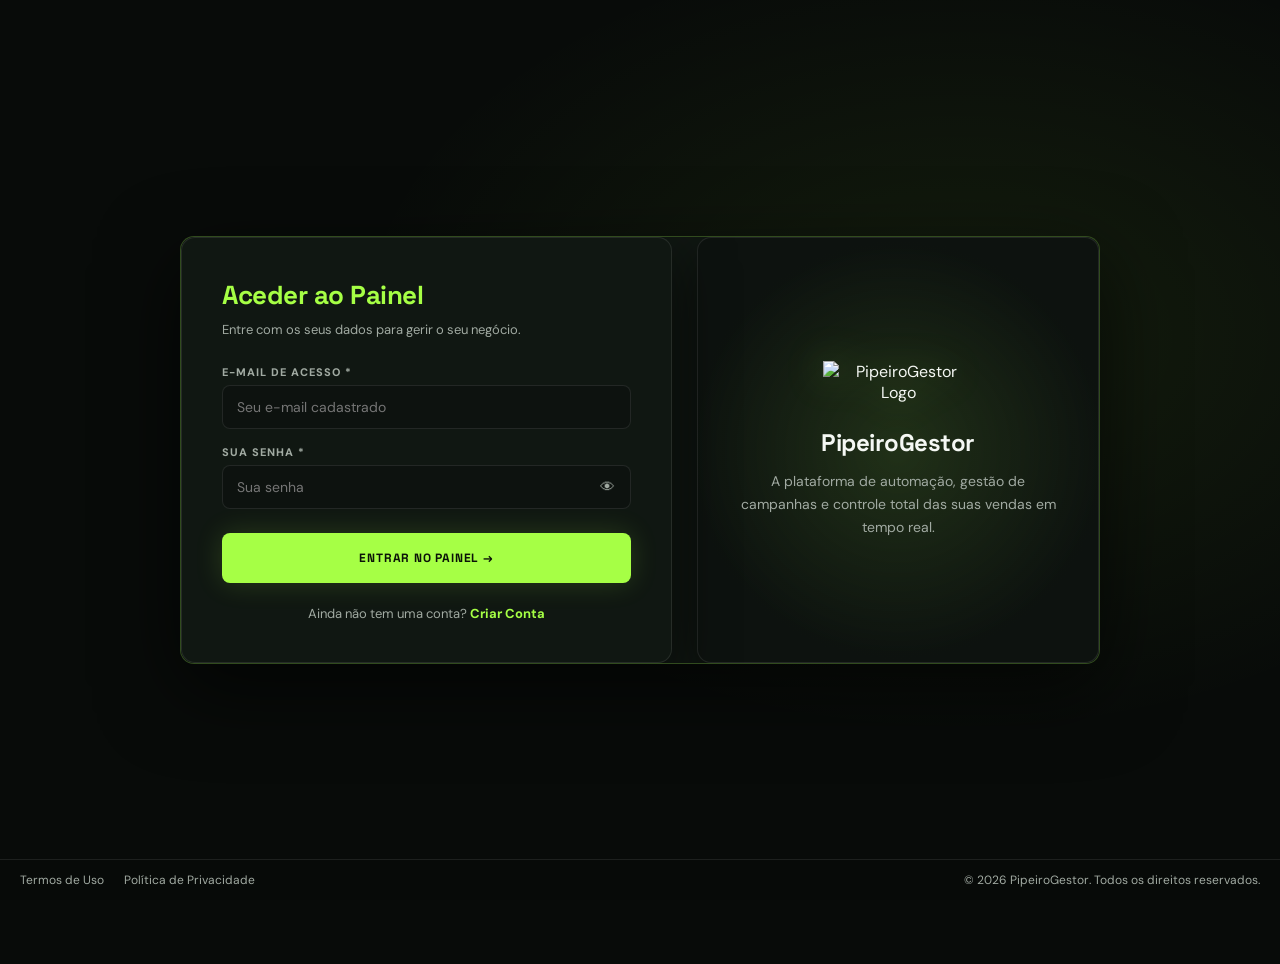
==== commit cdebd90b: "Add files via upload" ====
--- a/index.html
+++ b/index.html
@@ -3,15 +3,687 @@
 <head>
   <meta charset="UTF-8">
   <meta name="viewport" content="width=device-width, initial-scale=1.0">
+  <meta name="theme-color" content="#080b09">
   <title>PipeiroGestor - Painel do Organizador</title>
-  <link rel="icon" type="image/png" href="https://i.ibb.co/DDzwdcyV/Log-tipo-Neon-Pipeiro-Gestor-removebg-preview.png">
+  <link rel="icon" type="image/png" href="https://i.ibb.co/tT4xcDMg/Log-tipo-Neon-Pipeiro-Gestor-removebg-preview.png">
+  <link rel="preconnect" href="https://fonts.googleapis.com">
+  <link rel="preconnect" href="https://fonts.gstatic.com" crossorigin>
+  <link href="https://fonts.googleapis.com/css2?family=DM+Sans:ital,opsz,wght@0,9..40,100..1000;1,9..40,100..1000&family=Space+Grotesk:wght@300..700&display=swap" rel="stylesheet">
   <link rel="stylesheet" href="gestor-style.css">
+  <style>
+    .pg-sidebar-layout {
+      display: flex;
+      flex-direction: column;
+      justify-content: space-between;
+    }
+
+    .pg-logout-wrap {
+      padding: 15px;
+    }
+
+    .pg-btn-logout {
+      background: rgba(239, 68, 68, 0.1);
+      color: #ef4444;
+      border: 1px solid rgba(239, 68, 68, 0.32);
+      padding: 12px;
+      width: 100%;
+      border-radius: 8px;
+      font-weight: 700;
+      cursor: pointer;
+      display: flex;
+      align-items: center;
+      justify-content: center;
+      gap: 8px;
+    }
+
+    .pg-accent-green {
+      color: #A6FF45 !important;
+    }
+
+    .pg-accent-amber {
+      color: #f59e0b !important;
+    }
+
+    .pg-accent-soft {
+      color: #c0ff81 !important;
+    }
+
+    .pg-home-widgets {
+      margin-top: 25px;
+    }
+
+    .pg-surface-box {
+      background: #111813;
+      border: 1px solid rgba(255, 255, 255, 0.09);
+      border-radius: 12px;
+      padding: 20px;
+      margin-bottom: 25px;
+    }
+
+    .pg-box-title {
+      font-family: 'Space Grotesk', 'DM Sans', sans-serif;
+      color: #F5F8F4;
+      font-size: 18px;
+      margin: 0 0 15px 0;
+      display: flex;
+      align-items: center;
+      gap: 8px;
+    }
+
+    .pg-box-header-row {
+      display: flex;
+      justify-content: space-between;
+      align-items: center;
+      margin-bottom: 15px;
+      gap: 10px;
+      flex-wrap: wrap;
+    }
+
+    .pg-box-header-row .pg-box-title {
+      margin-bottom: 0;
+    }
+
+    .pg-grid-auto {
+      display: grid;
+      grid-template-columns: repeat(auto-fill, minmax(280px, 1fr));
+      gap: 15px;
+    }
+
+    .pg-list-col {
+      display: flex;
+      flex-direction: column;
+      gap: 10px;
+    }
+
+    .pg-empty-msg {
+      color: #9BA59C;
+      font-size: 13px;
+      margin: 0;
+    }
+
+    .pg-btn-clear-sm {
+      background: rgba(239, 68, 68, 0.1);
+      color: #ef4444;
+      border: 1px solid rgba(239, 68, 68, 0.45);
+      padding: 6px 12px;
+      border-radius: 6px;
+      font-size: 11px;
+      font-weight: 700;
+      cursor: pointer;
+    }
+
+    .pg-tip-title {
+      font-family: 'Space Grotesk', 'DM Sans', sans-serif;
+      color: #A6FF45;
+      font-size: 16px;
+      margin: 0 0 8px 0;
+      display: flex;
+      align-items: center;
+      gap: 8px;
+    }
+
+    .pg-tip-text {
+      color: #9BA59C;
+      font-size: 13px;
+      line-height: 1.55;
+      margin: 0;
+    }
+
+    .pg-upload-dropzone {
+      border: 2px dashed rgba(166, 255, 69, 0.45);
+      padding: 20px;
+      text-align: center;
+      border-radius: 10px;
+      background: #0A0F0C;
+      cursor: pointer;
+    }
+
+    .pg-upload-label {
+      color: #A6FF45;
+      font-weight: 700;
+      pointer-events: none;
+    }
+
+    .pg-section-help {
+      color: #9BA59C;
+      font-size: 13px;
+      margin-top: 0;
+      margin-bottom: 14px;
+    }
+
+    .pg-submit-wrap {
+      margin-top: 25px;
+    }
+
+    .pg-btn-publish {
+      width: 100%;
+      padding: 16px;
+      background: #A6FF45;
+      color: #0b1208;
+      border: none;
+      border-radius: 10px;
+      font-family: 'Space Grotesk', 'DM Sans', sans-serif;
+      font-weight: 800;
+      font-size: 15px;
+      cursor: pointer;
+      display: flex;
+      align-items: center;
+      justify-content: center;
+      gap: 8px;
+      box-shadow: 0 4px 20px rgba(166, 255, 69, 0.24);
+    }
+
+    .pg-link-box {
+      display: none;
+      background: #0D120F;
+      border: 1px solid rgba(166, 255, 69, 0.28);
+      border-radius: 12px;
+      padding: 20px;
+      margin-top: 20px;
+      box-sizing: border-box;
+      width: 100%;
+    }
+
+    .pg-link-box-head {
+      text-align: center;
+      margin-bottom: 15px;
+    }
+
+    .pg-link-badge {
+      background: rgba(166, 255, 69, 0.14);
+      color: #A6FF45;
+      padding: 6px 12px;
+      border-radius: 20px;
+      font-size: 12px;
+      font-weight: 700;
+    }
+
+    .pg-link-title {
+      color: #F5F8F4;
+      font-size: 16px;
+      margin: 10px 0 5px 0;
+    }
+
+    .pg-link-desc {
+      color: #9BA59C;
+      font-size: 12px;
+      margin: 0;
+    }
+
+    .pg-link-actions {
+      display: flex;
+      flex-direction: column;
+      gap: 10px;
+      width: 100%;
+      margin-bottom: 15px;
+      box-sizing: border-box;
+    }
+
+    .pg-link-input {
+      width: 100%;
+      background: #0A0F0C;
+      border: 1px solid rgba(255, 255, 255, 0.09);
+      color: #A6FF45;
+      padding: 12px;
+      border-radius: 8px;
+      font-size: 12px;
+      box-sizing: border-box;
+      outline: none;
+      text-align: center;
+    }
+
+    .pg-btn-copy-link {
+      width: 100%;
+      background: #A6FF45;
+      color: #0b1208;
+      border: none;
+      padding: 12px;
+      border-radius: 8px;
+      font-weight: 800;
+      cursor: pointer;
+      font-size: 14px;
+      box-shadow: 0 0 18px rgba(166, 255, 69, 0.22);
+      display: flex;
+      align-items: center;
+      justify-content: center;
+      gap: 8px;
+      box-sizing: border-box;
+    }
+
+    .pg-btn-wa-share {
+      display: block;
+      width: 100%;
+      background: #22c55e;
+      color: #08120b;
+      text-decoration: none;
+      padding: 12px;
+      border-radius: 8px;
+      font-weight: 800;
+      font-size: 14px;
+      text-align: center;
+      box-sizing: border-box;
+      box-shadow: 0 0 16px rgba(34, 197, 94, 0.25);
+    }
+
+    .pg-pedidos-filters {
+      display: flex;
+      gap: 10px;
+      margin-bottom: 15px;
+      flex-wrap: wrap;
+    }
+
+    .pg-search-input {
+      padding: 12px;
+      flex: 1;
+      min-width: 220px;
+      border-radius: 8px;
+      border: 1px solid rgba(255, 255, 255, 0.09);
+      background: #0A0F0C;
+      color: #F5F8F4;
+    }
+
+    .pg-filter-select {
+      padding: 12px;
+      background: #0A0F0C;
+      border: 1px solid rgba(255, 255, 255, 0.09);
+      border-radius: 8px;
+      color: #F5F8F4;
+      font-size: 13px;
+      cursor: pointer;
+    }
+
+    .pg-empty-td {
+      text-align: center;
+      color: #9BA59C;
+      padding: 25px;
+    }
+
+    .pg-cfg-header {
+      margin-bottom: 25px;
+    }
+
+    .pg-cfg-title {
+      font-family: 'Space Grotesk', 'DM Sans', sans-serif;
+      color: #A6FF45;
+      font-size: 22px;
+      margin: 0 0 5px 0;
+      display: flex;
+      align-items: center;
+      gap: 8px;
+    }
+
+    .pg-cfg-desc {
+      color: #9BA59C;
+      font-size: 14px;
+      margin: 0;
+    }
+
+    .pg-cfg-fieldset {
+      background: #111813;
+      border: 1px solid rgba(255, 255, 255, 0.09);
+      padding: 20px;
+      border-radius: 12px;
+      margin-bottom: 20px;
+    }
+
+    .pg-cfg-legend {
+      color: #A6FF45;
+      font-weight: 700;
+      padding: 0 10px;
+    }
+
+    .pg-cfg-label {
+      color: #F5F8F4;
+      display: block;
+      margin-bottom: 6px;
+      font-weight: 700;
+    }
+
+    .pg-cfg-input,
+    .pg-cfg-select {
+      width: 100%;
+      padding: 12px;
+      background: #0A0F0C;
+      border: 1px solid rgba(255, 255, 255, 0.09);
+      border-radius: 8px;
+      color: #F5F8F4;
+    }
+
+    .pg-cfg-help {
+      color: #9BA59C;
+      font-size: 13px;
+      margin-top: 0;
+      margin-bottom: 15px;
+    }
+
+    .pg-cfg-row {
+      display: flex;
+      gap: 15px;
+      margin-bottom: 15px;
+      flex-wrap: wrap;
+    }
+
+    .pg-cfg-col-sm {
+      flex: 1;
+      min-width: 200px;
+    }
+
+    .pg-cfg-col-lg {
+      flex: 2;
+      min-width: 250px;
+    }
+
+    .pg-cfg-save-wrap {
+      text-align: right;
+      margin-top: 10px;
+    }
+
+    .pg-btn-save-cfg {
+      padding: 14px 28px;
+      background: #A6FF45;
+      color: #0b1208;
+      border: none;
+      border-radius: 8px;
+      font-weight: 800;
+      font-size: 15px;
+      cursor: pointer;
+      transition: all 0.3s ease;
+      box-shadow: 0 0 18px rgba(166, 255, 69, 0.22);
+    }
+
+    .pg-danger-zone {
+      margin-top: 30px;
+      padding: 20px;
+      background: rgba(239, 68, 68, 0.05);
+      border: 1px solid #ef4444;
+      border-radius: 12px;
+    }
+
+    .pg-danger-title {
+      color: #ef4444;
+      font-size: 16px;
+      margin: 0 0 8px 0;
+      display: flex;
+      align-items: center;
+      gap: 8px;
+    }
+
+    .pg-danger-desc {
+      color: #9BA59C;
+      font-size: 13px;
+      margin: 0 0 15px 0;
+      line-height: 1.45;
+    }
+
+    .pg-btn-danger {
+      background-color: #ef4444;
+      color: #ffffff;
+      border: none;
+      padding: 10px 18px;
+      border-radius: 8px;
+      font-weight: 700;
+      cursor: pointer;
+      font-size: 13px;
+      box-shadow: 0 4px 12px rgba(239, 68, 68, 0.28);
+    }
+
+    .pg-campanhas-section {
+      display: none;
+      margin-top: 40px;
+      padding: 20px;
+      background: #0D120F;
+      border-radius: 12px;
+      border: 1px solid rgba(255, 255, 255, 0.09);
+    }
+
+    .pg-campanhas-header {
+      margin-bottom: 20px;
+      display: flex;
+      justify-content: space-between;
+      align-items: center;
+      flex-wrap: wrap;
+      gap: 10px;
+    }
+
+    .pg-campanhas-title {
+      font-family: 'Space Grotesk', 'DM Sans', sans-serif;
+      color: #F5F8F4;
+      font-size: 20px;
+      margin: 0 0 4px 0;
+    }
+
+    .pg-campanhas-sub {
+      color: #9BA59C;
+      font-size: 13px;
+      margin: 0;
+    }
+
+    .pg-campanhas-toolbar {
+      display: flex;
+      gap: 8px;
+      flex-wrap: wrap;
+    }
+
+    .pg-btn-filter {
+      padding: 6px 12px;
+      background: #111813;
+      color: #9BA59C;
+      border: 1px solid rgba(255, 255, 255, 0.09);
+      border-radius: 6px;
+      font-size: 11px;
+      font-weight: 700;
+      cursor: pointer;
+    }
+
+    .pg-btn-filter.active-filtro {
+      background: #A6FF45;
+      color: #0b1208;
+      border-color: #A6FF45;
+    }
+
+    .pg-btn-csv {
+      padding: 6px 12px;
+      background: rgba(166, 255, 69, 0.14);
+      color: #A6FF45;
+      border: 1px solid rgba(166, 255, 69, 0.35);
+      border-radius: 6px;
+      font-size: 11px;
+      font-weight: 700;
+      cursor: pointer;
+      display: flex;
+      align-items: center;
+      gap: 4px;
+    }
+
+    .pg-modal-ajuda {
+      position: fixed;
+      top: 0;
+      left: 0;
+      width: 100%;
+      height: 100%;
+      background: rgba(8, 11, 9, 0.88);
+      backdrop-filter: blur(6px);
+      display: flex;
+      align-items: center;
+      justify-content: center;
+      z-index: 300;
+      opacity: 0;
+      pointer-events: none;
+      transition: opacity 0.3s ease;
+    }
+
+    .pg-modal-ajuda-box {
+      background: #111813;
+      border: 1px solid rgba(166, 255, 69, 0.35);
+      border-radius: 16px;
+      width: 90%;
+      max-width: 600px;
+      padding: 30px;
+      box-shadow: 0 20px 60px rgba(0, 0, 0, 0.65);
+      max-height: 85vh;
+      overflow-y: auto;
+      color: #F5F8F4;
+    }
+
+    .pg-modal-head {
+      display: flex;
+      justify-content: space-between;
+      align-items: center;
+      margin-bottom: 20px;
+    }
+
+    .pg-modal-title {
+      font-family: 'Space Grotesk', 'DM Sans', sans-serif;
+      color: #A6FF45;
+      font-size: 20px;
+      margin: 0;
+    }
+
+    .pg-modal-close {
+      background: none;
+      border: none;
+      color: #9BA59C;
+      font-size: 24px;
+      cursor: pointer;
+    }
+
+    .pg-modal-body {
+      font-size: 14px;
+      line-height: 1.6;
+      color: #A1AAA2;
+    }
+
+    .pg-modal-intro {
+      margin: 0 0 15px 0;
+    }
+
+    .pg-modal-step {
+      background: #0A0F0C;
+      padding: 12px;
+      border-radius: 8px;
+      margin-bottom: 10px;
+      border-left: 3px solid #A6FF45;
+      color: #F5F8F4;
+    }
+
+    .pg-modal-step-last {
+      margin-bottom: 15px;
+    }
+
+    .pg-btn-modal-ok {
+      width: 100%;
+      background: #A6FF45;
+      color: #0b1208;
+      border: none;
+      padding: 12px;
+      border-radius: 10px;
+      font-weight: 800;
+      cursor: pointer;
+      margin-top: 10px;
+    }
+
+    .pg-modal-reset {
+      position: fixed;
+      top: 0;
+      left: 0;
+      width: 100%;
+      height: 100%;
+      background: rgba(8, 11, 9, 0.88);
+      backdrop-filter: blur(6px);
+      display: none;
+      align-items: center;
+      justify-content: center;
+      z-index: 500;
+    }
+
+    .pg-modal-reset-box {
+      background: #111813;
+      border: 1px solid rgba(166, 255, 69, 0.35);
+      border-radius: 16px;
+      width: 90%;
+      max-width: 420px;
+      padding: 25px;
+      box-shadow: 0 20px 60px rgba(0, 0, 0, 0.65);
+      text-align: center;
+      color: #F5F8F4;
+    }
+
+    .pg-reset-icon {
+      font-size: 32px;
+      margin-bottom: 10px;
+    }
+
+    .pg-reset-title {
+      font-family: 'Space Grotesk', 'DM Sans', sans-serif;
+      color: #A6FF45;
+      font-size: 18px;
+      margin: 0 0 10px 0;
+    }
+
+    .pg-reset-text {
+      color: #9BA59C;
+      font-size: 14px;
+      line-height: 1.5;
+      margin: 0 0 20px 0;
+    }
+
+    .pg-reset-actions {
+      display: flex;
+      gap: 10px;
+    }
+
+    .pg-btn-cancel {
+      flex: 1;
+      background: #0A0F0C;
+      color: #F5F8F4;
+      border: 1px solid rgba(255, 255, 255, 0.12);
+      padding: 12px;
+      border-radius: 8px;
+      font-weight: 700;
+      cursor: pointer;
+    }
+
+    .pg-btn-confirm-reset {
+      flex: 1;
+      background: #A6FF45;
+      color: #0b1208;
+      border: none;
+      padding: 12px;
+      border-radius: 8px;
+      font-weight: 800;
+      cursor: pointer;
+      box-shadow: 0 0 16px rgba(166, 255, 69, 0.22);
+    }
+
+    .pg-footer {
+      position: fixed;
+      bottom: 0;
+      left: 0;
+      width: 100%;
+      background: rgba(8, 11, 9, 0.96);
+      backdrop-filter: blur(12px);
+      border-top: 1px solid rgba(255, 255, 255, 0.09);
+      padding: 12px 20px;
+      display: flex;
+      justify-content: space-between;
+      align-items: center;
+      z-index: 999999;
+      box-sizing: border-box;
+      font-size: 12px;
+      color: #9BA59C;
+    }
+
+    .pg-footer-links {
+      display: flex;
+      gap: 20px;
+    }
+  </style>
 </head>
 <body>
   <!-- TELA DE CARREGAMENTO (SPLASH SCREEN) -->
   <div id="splash-screen">
     <div class="splash-content">
-      <img src="https://i.ibb.co/DDzwdcyV/Log-tipo-Neon-Pipeiro-Gestor-removebg-preview.png" class="splash-logo" alt="PipeiroGestor" />
+      <img src="https://i.ibb.co/tT4xcDMg/Log-tipo-Neon-Pipeiro-Gestor-removebg-preview.png" class="splash-logo" alt="PipeiroGestor" referrerpolicy="no-referrer" />
       <p id="splash-frase" class="splash-frase">Preparando o festival de pipas...</p>
       <div class="splash-progress-bar">
         <div id="splash-progress-fill" class="splash-progress-fill"></div>
@@ -21,16 +693,16 @@
 
   <!-- BARRA DE TOPO EXCLUSIVA PARA CELULAR -->
   <header class="mobile-header">
-    <img src="https://i.ibb.co/DDzwdcyV/Log-tipo-Neon-Pipeiro-Gestor-removebg-preview.png" alt="PipeiroGestor" class="mobile-logo">
+    <img src="https://i.ibb.co/tT4xcDMg/Log-tipo-Neon-Pipeiro-Gestor-removebg-preview.png" alt="PipeiroGestor" class="mobile-logo" referrerpolicy="no-referrer">
     <button class="btn-menu-mobile" onclick="toggleMenuMobile()"><i class="fas fa-bars">☰</i></button>
   </header>
 
   <div class="app">
     <!-- BARRA LATERAL (SIDEBAR) -->
-    <aside class="sidebar" style="display: flex; flex-direction: column; justify-content: space-between;">
+    <aside class="sidebar pg-sidebar-layout">
       <div>
         <div class="brand">
-          <img src="https://i.ibb.co/DDzwdcyV/Log-tipo-Neon-Pipeiro-Gestor-removebg-preview.png" class="brand-logo" alt="PipeiroGestor Logo" />
+          <img src="https://i.ibb.co/tT4xcDMg/Log-tipo-Neon-Pipeiro-Gestor-removebg-preview.png" class="brand-logo" alt="PipeiroGestor Logo" referrerpolicy="no-referrer" />
         </div>
 
         <nav class="nav">
@@ -62,8 +734,8 @@
       </div>
 
       <!-- BOTÃO DE TERMINAR SESSÃO NO FINAL DA SIDEBAR -->
-      <div style="padding: 15px;">
-        <button onclick="fazerLogout()" style="background: rgba(239, 68, 68, 0.1); color: #ef4444; border: 1px solid rgba(239, 68, 68, 0.3); padding: 12px; width: 100%; border-radius: 8px; font-weight: bold; cursor: pointer; display: flex; align-items: center; justify-content: center; gap: 8px;">
+      <div class="pg-logout-wrap">
+        <button onclick="fazerLogout()" class="pg-btn-logout">
           🚪 Terminar Sessão
         </button>
       </div>
@@ -105,74 +777,74 @@
 
         <div class="stat-card" onclick="navegarParaAba('minhas-campanhas-section')">
           <span class="stat-label">Campanhas Ativas</span>
-          <h2 class="stat-value" id="totalAtivasDisplay" style="color: #00ff88;">0</h2>
+          <h2 class="stat-value pg-accent-green" id="totalAtivasDisplay">0</h2>
           <span class="stat-sub">Campanhas rodando agora</span>
         </div>
 
         <div class="stat-card" onclick="navegarParaAba('minhas-campanhas-section')">
           <span class="stat-label">Campanhas Inativas</span>
-          <h2 class="stat-value" id="totalInativasDisplay" style="color: #f59e0b;">0</h2>
+          <h2 class="stat-value pg-accent-amber" id="totalInativasDisplay">0</h2>
           <span class="stat-sub">Pausadas ou encerradas</span>
         </div>
 
         <div class="stat-card warning" onclick="navegarParaAba('pedidos')">
           <span class="stat-label">Pagamentos Pendentes</span>
-          <h2 class="stat-value" id="pedidosPendentesDisplay" style="color: #3b82f6;">0 Pedidos</h2>
+          <h2 class="stat-value pg-accent-soft" id="pedidosPendentesDisplay">0 Pedidos</h2>
           <span class="stat-sub">Aguardando validação</span>
         </div>
       </section>
 
       <!-- PAINEL DE DASHBOARD DA HOME (PARTE DA VISÃO GERAL) -->
-      <section id="home-dashboard-widgets" style="margin-top: 25px;">
-        <div style="background: #111827; border: 1px solid #1e293b; border-radius: 12px; padding: 20px; margin-bottom: 25px;">
-          <h3 style="color: #fff; font-size: 18px; margin-bottom: 15px; display: flex; align-items: center; gap: 8px;">
+      <section id="home-dashboard-widgets" class="pg-home-widgets">
+        <div class="pg-surface-box">
+          <h3 class="pg-box-title">
             🚀 Campanhas Ativas em Destaque
           </h3>
-          <div id="homeCampanhasAtivasGrid" style="display: grid; grid-template-columns: repeat(auto-fill, minmax(280px, 1fr)); gap: 15px;">
-            <p style="color: #94a3b8; font-size: 13px;">Carregando campanhas ativas...</p>
+          <div id="homeCampanhasAtivasGrid" class="pg-grid-auto">
+            <p class="pg-empty-msg">Carregando campanhas ativas...</p>
           </div>
         </div>
 
-        <div style="background: #111827; border: 1px solid #1e293b; border-radius: 12px; padding: 20px; margin-bottom: 25px;">
-          <div style="display: flex; justify-content: space-between; align-items: center; margin-bottom: 15px;">
-            <h3 style="color: #fff; font-size: 18px; margin: 0; display: flex; align-items: center; gap: 8px;">
+        <div class="pg-surface-box">
+          <div class="pg-box-header-row">
+            <h3 class="pg-box-title">
               💵 Últimas Vendas Aprovadas
             </h3>
-            <button type="button" onclick="limparHistoricoVendas()" style="background: rgba(239, 68, 68, 0.1); color: #ef4444; border: 1px solid #ef4444; padding: 6px 12px; border-radius: 6px; font-size: 11px; font-weight: bold; cursor: pointer;">
+            <button type="button" onclick="limparHistoricoVendas()" class="pg-btn-clear-sm">
               🗑️ Limpar Histórico
             </button>
           </div>
-          <div id="homeUltimasVendasList" class="lista-vendas-scroll" style="display: flex; flex-direction: column; gap: 10px;">
-            <p style="color: #94a3b8; font-size: 13px;">Nenhuma venda recente registrada.</p>
+          <div id="homeUltimasVendasList" class="lista-vendas-scroll pg-list-col">
+            <p class="pg-empty-msg">Nenhuma venda recente registrada.</p>
           </div>
         </div>
 
-        <div style="background: #111827; border: 1px solid #1e293b; border-radius: 12px; padding: 20px; margin-bottom: 25px;">
-          <div style="display: flex; justify-content: space-between; align-items: center; margin-bottom: 15px;">
-            <h3 style="color: #fff; font-size: 18px; margin: 0; display: flex; align-items: center; gap: 8px;">
+        <div class="pg-surface-box">
+          <div class="pg-box-header-row">
+            <h3 class="pg-box-title">
               🏆 Top Ganhadores / Sorteios Realizados
             </h3>
-            <button type="button" onclick="limparTopGanhadores()" style="background: rgba(239, 68, 68, 0.1); color: #ef4444; border: 1px solid #ef4444; padding: 6px 12px; border-radius: 6px; font-size: 11px; font-weight: bold; cursor: pointer;">
+            <button type="button" onclick="limparTopGanhadores()" class="pg-btn-clear-sm">
               🗑️ Limpar Ganhadores
             </button>
           </div>
-          <div id="homeTopGanhadoresList" style="display: flex; flex-direction: column; gap: 10px;">
-            <p style="color: #94a3b8; font-size: 13px;">Nenhum ganhador registrado no momento.</p>
+          <div id="homeTopGanhadoresList" class="pg-list-col">
+            <p class="pg-empty-msg">Nenhum ganhador registrado no momento.</p>
           </div>
         </div>
 
-        <div style="background: #111827; border: 1px solid #1e293b; border-radius: 12px; padding: 20px; margin-bottom: 25px;">
-          <h4 style="color: #00ff88; font-size: 16px; margin-bottom: 8px; display: flex; align-items: center; gap: 8px;">
+        <div class="pg-surface-box">
+          <h4 class="pg-tip-title">
             💡 Dica de Ouro para Vender Mais
           </h4>
-          <p style="color: #94a3b8; font-size: 13px; line-height: 1.5; margin: 0;">
+          <p class="pg-tip-text">
             Divulgue o link da sua rifa nos grupos de WhatsApp e compartilhe fotos ou vídeos reais dos prêmios no story do Instagram para gerar desejo imediato e esgotar suas cotas rapidamente!
           </p>
         </div>
       </section>
 
       <!-- FORMULÁRIO DE CADASTRO DE NOVA AÇÃO -->
-      <div id="form-container" class="card-form-container" style="display: none; margin-bottom: 30px;">
+      <div id="form-container" class="card-form-container" style="display: none;">
         <div class="form-header">
           <h2>Criar Nova Ação / Campanha</h2>
           <p>Preencha os dados abaixo para publicar sua rifa e gerar o link de vendas para seus compradores.</p>
@@ -194,9 +866,9 @@
 
             <div class="form-group">
               <label>Fotos do Prêmio / Banner da Ação (Até 3 fotos) *</label>
-              <div class="file-upload-box" onclick="document.getElementById('fotoPremio').click()" style="border: 2px dashed #00ff88; padding: 20px; text-align: center; border-radius: 8px; background: #0f172a; cursor: pointer;">
+              <div class="file-upload-box pg-upload-dropzone" onclick="document.getElementById('fotoPremio').click()">
                 <input type="file" id="fotoPremio" accept="image/*" multiple onchange="atualizarNomeFoto(this)" style="display: none;" />
-                <span id="textoUploadFoto" style="color: #00ff88; font-weight: bold; pointer-events: none;">
+                <span id="textoUploadFoto" class="pg-upload-label">
                   📷 Clique aqui para selecionar as fotos do prêmio (até 3 fotos)
                 </span>
               </div>
@@ -220,7 +892,7 @@
 
           <fieldset class="form-section">
             <legend>2. Tabela de Promoções (Pacotes de Desconto)</legend>
-            <p class="section-help">Configure descontos automáticos quando o comprador selecionar mais cotas.</p>
+            <p class="section-help pg-section-help">Configure descontos automáticos quando o comprador selecionar mais cotas.</p>
 
             <div id="containerPromocoes">
               <div class="promocao-item">
@@ -259,41 +931,41 @@
             </div>
           </fieldset>
 
-          <div style="margin-top: 25px;">
-            <button type="button" onclick="gerarLinkAcao()" style="width: 100%; padding: 16px; background: #00ff88; color: #000; border: none; border-radius: 10px; font-weight: bold; font-size: 16px; cursor: pointer; display: flex; align-items: center; justify-content: center; gap: 8px; box-shadow: 0 4px 15px rgba(0, 255, 136, 0.3);">
+          <div class="pg-submit-wrap">
+            <button type="button" onclick="gerarLinkAcao()" class="pg-btn-publish">
               💾 Publicar Ação e Gerar Link
             </button>
           </div>
         </form>
 
         <!-- CAIXA DE LINK GERADO RESPONSIVA -->
-        <div id="boxLinkGerado" style="display: none; background: #0f172a; border: 1px solid #1e293b; border-radius: 12px; padding: 20px; margin-top: 20px; box-sizing: border-box; width: 100%;">
-          <div style="text-align: center; margin-bottom: 15px;">
-            <span style="background: rgba(0,255,136,0.15); color: #00ff88; padding: 6px 12px; border-radius: 20px; font-size: 12px; font-weight: bold;">🎉 Ação Criada com Sucesso!</span>
-            <h3 style="color: #fff; font-size: 16px; margin: 10px 0 5px 0;">Sua campanha já está online</h3>
-            <p style="color: #94a3b8; font-size: 12px; margin: 0;">Copie o link abaixo e divulgue para seus clientes:</p>
+        <div id="boxLinkGerado" class="pg-link-box">
+          <div class="pg-link-box-head">
+            <span class="pg-link-badge">🎉 Ação Criada com Sucesso!</span>
+            <h3 class="pg-link-title">Sua campanha já está online</h3>
+            <p class="pg-link-desc">Copie o link abaixo e divulgue para seus clientes:</p>
           </div>
 
-          <div style="display: flex; flex-direction: column; gap: 10px; width: 100%; margin-bottom: 15px; box-sizing: border-box;">
-            <input type="text" id="inputUrlGerada" readonly style="width: 100%; background: #0b0f19; border: 1px solid #334155; color: #00ff88; padding: 12px; border-radius: 8px; font-size: 12px; box-sizing: border-box; outline: none; text-align: center;">
-            
-            <button type="button" onclick="copiarLink()" style="width: 100%; background: #00ff88; color: #000; border: none; padding: 12px; border-radius: 8px; font-weight: bold; cursor: pointer; font-size: 14px; box-shadow: 0 0 15px rgba(0,255,136,0.3); display: flex; align-items: center; justify-content: center; gap: 8px; box-sizing: border-box;">
+          <div class="pg-link-actions">
+            <input type="text" id="inputUrlGerada" readonly class="pg-link-input">
+
+            <button type="button" onclick="copiarLink()" class="pg-btn-copy-link">
               📋 Copiar Link da Campanha
             </button>
           </div>
 
-          <a id="btnShareWhatsapp" href="#" target="_blank" style="display: block; width: 100%; background: #25d366; color: #fff; text-decoration: none; padding: 12px; border-radius: 8px; font-weight: bold; font-size: 14px; text-align: center; box-sizing: border-box; box-shadow: 0 0 15px rgba(37,211,102,0.3);">
+          <a id="btnShareWhatsapp" href="#" target="_blank" class="pg-btn-wa-share">
             💬 Compartilhar no WhatsApp
           </a>
         </div>
       </div>
 
       <!-- TABELA DE PEDIDOS E PENDÊNCIAS DE VALIDAÇÃO -->
-      <section id="pedidos" class="data-section" style="display: none; margin-bottom: 30px;">
-        <div style="display: flex; gap: 10px; margin-bottom: 15px; flex-wrap: wrap;">
-          <input type="text" id="inputBuscaPedidos" onkeyup="filtrarPedidosGestor()" placeholder="🔍 Pesquisar por nome ou WhatsApp..." style="padding: 12px; flex: 1; min-width: 220px; border-radius: 8px; border: 1px solid #334155; background: #1e293b; color: #fff;">
-          
-          <select id="filtroCampanhaPedidos" onchange="carregarPedidosEComprovantes()" style="padding: 12px; background: #0f172a; border: 1px solid #334155; border-radius: 8px; color: #fff; font-size: 13px; cursor: pointer;">
+      <section id="pedidos" class="data-section" style="display: none;">
+        <div class="pg-pedidos-filters">
+          <input type="text" id="inputBuscaPedidos" onkeyup="filtrarPedidosGestor()" placeholder="🔍 Pesquisar por nome ou WhatsApp..." class="pg-search-input">
+
+          <select id="filtroCampanhaPedidos" onchange="carregarPedidosEComprovantes()" class="pg-filter-select">
             <option value="todas">🎯 Todas as Campanhas</option>
           </select>
         </div>
@@ -319,7 +991,7 @@
             </thead>
             <tbody>
               <tr>
-                <td colspan="6" style="text-align: center; color: #8b9bb4; padding: 25px;">
+                <td colspan="6" class="pg-empty-td">
                   Nenhum pedido pendente no momento.
                 </td>
               </tr>
@@ -330,40 +1002,40 @@
 
       <!-- SEÇÃO CONFIGURAÇÕES DO GESTOR -->
       <section id="configuracoes" class="section-container" style="display: none;">
-        <div class="section-header" style="margin-bottom: 25px;">
-          <h2 style="color: #00ff88; font-size: 22px; margin-bottom: 5px; display: flex; align-items: center; gap: 8px;">
+        <div class="section-header pg-cfg-header">
+          <h2 class="pg-cfg-title">
             ⚙️ Configurações do Gestor
           </h2>
-          <p style="color: #94a3b8; font-size: 14px; margin: 0;">
+          <p class="pg-cfg-desc">
             Personalize seus dados de perfil, chave PIX padrão e informações de suporte.
           </p>
         </div>
 
         <form id="formConfiguracoes" onsubmit="salvarConfiguracoes(event)">
-          <fieldset class="form-section" style="background: #111827; border: 1px solid #1e293b; padding: 20px; border-radius: 12px; margin-bottom: 20px;">
-            <legend style="color: #00ff88; font-weight: bold; padding: 0 10px;">Perfil e Marca</legend>
-
-            <div class="form-group" style="margin-bottom: 15px;">
-              <label for="cfgNomeOrganizador" style="color: #e2e8f0; display: block; margin-bottom: 6px; font-weight: bold;">Nome do Organizador / Marca *</label>
-              <input type="text" id="cfgNomeOrganizador" placeholder="Ex: Pipeiro Gestor" required style="width: 100%; padding: 12px; background: #0f172a; border: 1px solid #334155; border-radius: 8px; color: #fff;" />
+          <fieldset class="form-section pg-cfg-fieldset">
+            <legend class="pg-cfg-legend">Perfil e Marca</legend>
+
+            <div class="form-group">
+              <label for="cfgNomeOrganizador" class="pg-cfg-label">Nome do Organizador / Marca *</label>
+              <input type="text" id="cfgNomeOrganizador" placeholder="Ex: Pipeiro Gestor" required class="pg-cfg-input" />
             </div>
 
             <div class="form-group">
-              <label for="cfgWhatsappSuporte" style="color: #e2e8f0; display: block; margin-bottom: 6px; font-weight: bold;">WhatsApp de Suporte (para compradores) *</label>
-              <input type="tel" id="cfgWhatsappSuporte" placeholder="Ex: 21974056744" required style="width: 100%; padding: 12px; background: #0f172a; border: 1px solid #334155; border-radius: 8px; color: #fff;" />
+              <label for="cfgWhatsappSuporte" class="pg-cfg-label">WhatsApp de Suporte (para compradores) *</label>
+              <input type="tel" id="cfgWhatsappSuporte" placeholder="Ex: 21974056744" required class="pg-cfg-input" />
             </div>
           </fieldset>
 
-          <fieldset class="form-section" style="background: #111827; border: 1px solid #1e293b; padding: 20px; border-radius: 12px; margin-bottom: 20px;">
-            <legend style="color: #00ff88; font-weight: bold; padding: 0 10px;">2. Configuração PIX Padrão</legend>
-            <p style="color: #94a3b8; font-size: 13px; margin-top: 0; margin-bottom: 15px;">
+          <fieldset class="form-section pg-cfg-fieldset">
+            <legend class="pg-cfg-legend">2. Configuração PIX Padrão</legend>
+            <p class="pg-cfg-help">
               Esses dados serão usados como padrão para preencher automaticamente as novas rifas que você criar.
             </p>
 
-            <div class="form-row" style="display: flex; gap: 15px; margin-bottom: 15px; flex-wrap: wrap;">
-              <div class="form-group" style="flex: 1; min-width: 200px;">
-                <label for="cfgTipoChavePix" style="color: #e2e8f0; display: block; margin-bottom: 6px; font-weight: bold;">Tipo de Chave Padrão</label>
-                <select id="cfgTipoChavePix" style="width: 100%; padding: 12px; background: #0f172a; border: 1px solid #334155; border-radius: 8px; color: #fff;">
+            <div class="form-row pg-cfg-row">
+              <div class="form-group pg-cfg-col-sm">
+                <label for="cfgTipoChavePix" class="pg-cfg-label">Tipo de Chave Padrão</label>
+                <select id="cfgTipoChavePix" class="pg-cfg-select">
                   <option value="CPF">CPF / CNPJ</option>
                   <option value="CELULAR">Telefone / Celular</option>
                   <option value="EMAIL">E-mail</option>
@@ -371,56 +1043,56 @@
                 </select>
               </div>
 
-              <div class="form-group" style="flex: 2; min-width: 250px;">
-                <label for="cfgChavePix" style="color: #e2e8f0; display: block; margin-bottom: 6px; font-weight: bold;">Chave PIX Padrão *</label>
-                <input type="text" id="cfgChavePix" placeholder="Digite sua chave PIX" required style="width: 100%; padding: 12px; background: #0f172a; border: 1px solid #334155; border-radius: 8px; color: #fff;" />
+              <div class="form-group pg-cfg-col-lg">
+                <label for="cfgChavePix" class="pg-cfg-label">Chave PIX Padrão *</label>
+                <input type="text" id="cfgChavePix" placeholder="Digite sua chave PIX" required class="pg-cfg-input" />
               </div>
             </div>
 
             <div class="form-group">
-              <label for="cfgTitularPix" style="color: #e2e8f0; display: block; margin-bottom: 6px; font-weight: bold;">Nome do Titular da Conta *</label>
-              <input type="text" id="cfgTitularPix" placeholder="Ex: Vinícius Silva" required style="width: 100%; padding: 12px; background: #0f172a; border: 1px solid #334155; border-radius: 8px; color: #fff;" />
+              <label for="cfgTitularPix" class="pg-cfg-label">Nome do Titular da Conta *</label>
+              <input type="text" id="cfgTitularPix" placeholder="Ex: Vinícius Silva" required class="pg-cfg-input" />
             </div>
           </fieldset>
 
-          <div style="text-align: right; margin-top: 10px;">
-            <button type="submit" style="padding: 14px 28px; background: #00ff88; color: #000; border: none; border-radius: 8px; font-weight: bold; font-size: 15px; cursor: pointer; transition: all 0.3s ease; box-shadow: 0 0 15px rgba(0, 255, 136, 0.3);">
+          <div class="pg-cfg-save-wrap">
+            <button type="submit" class="pg-btn-save-cfg">
               💾 Salvar Configurações
             </button>
           </div>
         </form>
 
-        <div style="margin-top: 30px; padding: 20px; background: rgba(239, 68, 68, 0.05); border: 1px solid #ef4444; border-radius: 12px;">
-          <h3 style="color: #ef4444; font-size: 16px; margin-bottom: 8px; display: flex; align-items: center; gap: 8px;">
+        <div class="pg-danger-zone">
+          <h3 class="pg-danger-title">
             ⚠️ Zona de Perigo / Manutenção
           </h3>
-          <p style="color: #94a3b8; font-size: 13px; margin-bottom: 15px; line-height: 1.4;">
+          <p class="pg-danger-desc">
             Precisa de reiniciar o sistema ou limpar os dados de teste? Esta ação limpa o histórico local do gestor de forma permanente.
           </p>
-          <button type="button" onclick="confirmarLimpezaTotalSistema()" style="background-color: #ef4444; color: #ffffff; border: none; padding: 10px 18px; border-radius: 8px; font-weight: bold; cursor: pointer; font-size: 13px; box-shadow: 0 4px 12px rgba(239, 68, 68, 0.3);">
+          <button type="button" onclick="confirmarLimpezaTotalSistema()" class="pg-btn-danger">
             🗑️ Limpar Todos os Dados / Reset do Sistema
           </button>
         </div>
       </section>
 
       <!-- SEÇÃO: MINHAS CAMPANHAS CRIADAS -->
-      <section id="minhas-campanhas-section" class="dashboard-section" style="display: none; margin-top: 40px; padding: 20px; background: #0f172a; border-radius: 12px; border: 1px solid #1e293b;">
-        <div class="section-header" style="margin-bottom: 20px; display: flex; justify-content: space-between; align-items: center; flex-wrap: wrap; gap: 10px;">
+      <section id="minhas-campanhas-section" class="dashboard-section pg-campanhas-section">
+        <div class="section-header pg-campanhas-header">
           <div>
-            <h2 style="color: #fff; font-size: 20px; margin: 0 0 4px 0;">📁 Minhas Campanhas Criadas</h2>
-            <p style="color: #94a3b8; font-size: 13px; margin: 0;">Gerencie, edite, pause ou exclua suas ações ativas.</p>
+            <h2 class="pg-campanhas-title">📁 Minhas Campanhas Criadas</h2>
+            <p class="pg-campanhas-sub">Gerencie, edite, pause ou exclua suas ações ativas.</p>
           </div>
-          
-          <div style="display: flex; gap: 8px; flex-wrap: wrap;">
-            <button onclick="filtrarCampanhasGestor('todas')" class="btn-filtro active-filtro" style="padding: 6px 12px; background: #3b82f6; color: #fff; border: none; border-radius: 6px; font-size: 11px; font-weight: bold; cursor: pointer;">Todas</button>
-            <button onclick="filtrarCampanhasGestor('ativas')" class="btn-filtro" style="padding: 6px 12px; background: #1e293b; color: #94a3b8; border: 1px solid #334155; border-radius: 6px; font-size: 11px; font-weight: bold; cursor: pointer;">Ativas</button>
-            <button onclick="filtrarCampanhasGestor('pausadas')" class="btn-filtro" style="padding: 6px 12px; background: #1e293b; color: #94a3b8; border: 1px solid #334155; border-radius: 6px; font-size: 11px; font-weight: bold; cursor: pointer;">Pausadas</button>
-            <button onclick="exportarRelatorioCSV()" style="padding: 6px 12px; background: #10b981; color: #fff; border: none; border-radius: 6px; font-size: 11px; font-weight: bold; cursor: pointer; display: flex; align-items: center; gap: 4px;">📥 Exportar CSV</button>
+
+          <div class="pg-campanhas-toolbar">
+            <button onclick="filtrarCampanhasGestor('todas')" class="pg-btn-filter active-filtro">Todas</button>
+            <button onclick="filtrarCampanhasGestor('ativas')" class="pg-btn-filter">Ativas</button>
+            <button onclick="filtrarCampanhasGestor('pausadas')" class="pg-btn-filter">Pausadas</button>
+            <button onclick="exportarRelatorioCSV()" class="pg-btn-csv">📥 Exportar CSV</button>
           </div>
         </div>
 
-        <div id="listaMinhasCampanhas" style="display: grid; grid-template-columns: repeat(auto-fill, minmax(280px, 1fr)); gap: 15px;">
-          <p style="color: #94a3b8;">Nenhuma campanha criada ainda. Crie uma preenchendo o formulário!</p>
+        <div id="listaMinhasCampanhas" class="pg-grid-auto">
+          <p class="pg-empty-msg">Nenhuma campanha criada ainda. Crie uma preenchendo o formulário!</p>
         </div>
       </section>
 
@@ -428,55 +1100,56 @@
   </div>
 
   <!-- MODAL DE GUIA / TUTORIAL DO GESTOR -->
-  <div class="modal-overlay" id="modalAjuda" style="position: fixed; top: 0; left: 0; width: 100%; height: 100%; background: rgba(5, 9, 13, 0.85); backdrop-filter: blur(5px); display: flex; align-items: center; justify-content: center; z-index: 300; opacity: 0; pointer-events: none; transition: opacity 0.3s ease;">
-    <div class="modal-content" style="background: var(--bg-card, #121f2c); border: 1px solid var(--neon-green, #00ff88); border-radius: 20px; width: 90%; max-width: 600px; padding: 30px; box-shadow: 0 0 30px rgba(0, 255, 136, 0.4); max-height: 85vh; overflow-y: auto; color: #fff;">
-      <div style="display: flex; justify-content: space-between; align-items: center; margin-bottom: 20px;">
-        <h2 style="color: var(--neon-green, #00ff88); font-size: 20px;">Manual do PipeiroGestor</h2>
-        <button onclick="fecharModalAjuda()" style="background: none; border: none; color: #94a3b8; font-size: 24px; cursor: pointer;">&times;</button>
+  <div class="modal-overlay pg-modal-ajuda" id="modalAjuda">
+    <div class="modal-content pg-modal-ajuda-box">
+      <div class="pg-modal-head">
+        <h2 class="pg-modal-title">Manual do PipeiroGestor</h2>
+        <button onclick="fecharModalAjuda()" class="pg-modal-close">&times;</button>
       </div>
-      
-      <div style="font-size: 14px; line-height: 1.6; color: #cbd5e1;">
-        <p style="margin-bottom: 15px;">Bem-vindo ao <strong>PipeiroGestor</strong>! Aqui está o passo a passo completo para você criar suas ações de sucesso e lucrar com zero taxa:</p>
-        
-        <div style="background: rgba(255,255,255,0.03); padding: 12px; border-radius: 8px; margin-bottom: 10px; border-left: 3px solid #00ff88;">
+
+      <div class="pg-modal-body">
+        <p class="pg-modal-intro">Bem-vindo ao <strong>PipeiroGestor</strong>! Aqui está o passo a passo completo para você criar suas ações de sucesso e lucrar com zero taxa:</p>
+
+        <div class="pg-modal-step">
           <strong>🚀 1. Criando uma Campanha:</strong><br>
           Vá em "Criar Campanha", preencha o título, o valor por cota e selecione o tipo de chave PIX e estilo de cotas. Insira sua chave PIX e clique em publicar.
         </div>
 
-        <div style="background: rgba(255,255,255,0.03); padding: 12px; border-radius: 8px; margin-bottom: 10px; border-left: 3px solid #00ff88;">
+        <div class="pg-modal-step">
           <strong>📢 2. Divulgando para os Compradores:</strong><br>
           Copie o link gerado ou clique no botão direto do WhatsApp.
         </div>
 
-        <div style="background: rgba(255,255,255,0.03); padding: 12px; border-radius: 8px; margin-bottom: 15px; border-left: 3px solid #00ff88;">
+        <div class="pg-modal-step pg-modal-step-last">
           <strong>🧾 3. Validando Comprovantes:</strong><br>
           Gerencie os pedidos na tabela para dar baixa na sua arrecadação.
         </div>
       </div>
 
-      <button onclick="fecharModalAjuda()" style="width: 100%; background: var(--neon-green, #00ff88); color: #0a1118; border: none; padding: 12px; border-radius: 10px; font-weight: 800; cursor: pointer; margin-top: 10px;">Entendido, Vamos Faturar!</button>
+      <button onclick="fecharModalAjuda()" class="pg-btn-modal-ok">Entendido, Vamos Faturar!</button>
     </div>
   </div>
 
   <!-- MODAL CUSTOMIZADA PARA CONFIRMAÇÃO DE RESET -->
-  <div id="modalResetPersonalizado" style="position: fixed; top: 0; left: 0; width: 100%; height: 100%; background: rgba(5, 9, 13, 0.85); backdrop-filter: blur(5px); display: none; align-items: center; justify-content: center; z-index: 500;">
-    <div style="background: #121f2c; border: 1px solid #00ff88; border-radius: 16px; width: 90%; max-width: 420px; padding: 25px; box-shadow: 0 0 30px rgba(0, 255, 136, 0.3); text-align: center; color: #fff;">
-      <div style="font-size: 32px; margin-bottom: 10px;">⚠️</div>
-      <h3 id="modalResetTitulo" style="color: #00ff88; font-size: 18px; margin-bottom: 10px;">Confirmação de Reset</h3>
-      <p id="modalResetTexto" style="color: #94a3b8; font-size: 14px; line-height: 1.5; margin-bottom: 20px;">Desejas realmente zerar este valor?</p>
-      
-      <div style="display: flex; gap: 10px;">
-        <button type="button" onclick="fecharModalReset()" style="flex: 1; background: #1e293b; color: #cbd5e1; border: 1px solid #334155; padding: 12px; border-radius: 8px; font-weight: bold; cursor: pointer;">
+  <div id="modalResetPersonalizado" class="pg-modal-reset">
+    <div class="pg-modal-reset-box">
+      <div class="pg-reset-icon">⚠️</div>
+      <h3 id="modalResetTitulo" class="pg-reset-title">Confirmação de Reset</h3>
+      <p id="modalResetTexto" class="pg-reset-text">Desejas realmente zerar este valor?</p>
+
+      <div class="pg-reset-actions">
+        <button type="button" onclick="fecharModalReset()" class="pg-btn-cancel">
           Cancelar
         </button>
-        <button type="button" id="btnConfirmarResetModal" style="flex: 1; background: #00ff88; color: #000; border: none; padding: 12px; border-radius: 8px; font-weight: bold; cursor: pointer; box-shadow: 0 0 15px rgba(0,255,136,0.3);">
+        <button type="button" id="btnConfirmarResetModal" class="pg-btn-confirm-reset">
           Sim, Zerar
         </button>
       </div>
     </div>
   </div>
-<footer style="position: fixed; bottom: 0; left: 0; width: 100%; background: #070a12; border-top: 1px solid #1e293b; padding: 12px 20px; display: flex; justify-content: space-between; align-items: center; z-index: 999999; box-sizing: border-box; font-size: 12px; color: #94a3b8;">
-    <div style="display: flex; gap: 20px;">
+
+  <footer class="pg-footer">
+    <div class="pg-footer-links">
       <span>Termos de Uso</span>
       <span>Política de Privacidade</span>
     </div>
@@ -484,6 +1157,7 @@
       <span>© 2026 PipeiroGestor. Todos os direitos reservados.</span>
     </div>
   </footer>
+
   <script src="gestor-script.js"></script>
 </body>
 </html>
--- a/gestor-style.css
+++ b/gestor-style.css
@@ -2,20 +2,27 @@
    ESTILOS GERAIS & TEMA NEON PIPEIROGESTOR
    ========================================== */
 :root {
-  --bg-main: #0a1118;
-  --bg-card: #121f2c;
-  --neon-green: #00ff88;
-  --neon-green-glow: rgba(0, 255, 136, 0.4);
-  --text-main: #ffffff;
-  --text-muted: #94a3b8;
-  --border-color: #1e293b;
+  --bg-main: #080B09;
+  --bg-surface: #0D120F;
+  --bg-card: #111813;
+  --bg-input: #0A0F0C;
+  --neon-green: #A6FF45;
+  --neon-green-hover: #BEFF75;
+  --neon-green-glow: rgba(166, 255, 69, 0.25);
+  --text-main: #F5F8F4;
+  --text-soft: #E2E8E3;
+  --text-muted: #9BA59C;
+  --border-color: rgba(255, 255, 255, 0.09);
+  --border-neon: rgba(166, 255, 69, 0.35);
+  --font-main: 'DM Sans', 'Inter', system-ui, sans-serif;
+  --font-display: 'Space Grotesk', 'Inter', system-ui, sans-serif;
 }
 
 * {
   box-sizing: border-box;
   margin: 0;
   padding: 0;
-  font-family: 'Inter', sans-serif;
+  font-family: var(--font-main);
 }
 
 body {
@@ -33,7 +40,7 @@
 /* SIDEBAR DESKTOP */
 .sidebar {
   width: 280px;
-  background-color: var(--bg-card);
+  background-color: var(--bg-surface);
   border-right: 1px solid var(--border-color);
   display: flex;
   flex-direction: column;
@@ -73,14 +80,15 @@
   text-decoration: none;
   border-radius: 10px;
   font-weight: 600;
-  transition: all 0.3s ease;
-}
-
-.nav-item:hover, .nav-item.active {
-  background: rgba(0, 255, 136, 0.1);
+  transition: all 0.25s ease;
+}
+
+.nav-item:hover,
+.nav-item.active {
+  background: rgba(166, 255, 69, 0.09);
   color: var(--neon-green);
-  border: 1px solid var(--neon-green);
-  box-shadow: 0 0 15px rgba(0, 255, 136, 0.15);
+  border: 1px solid var(--border-neon);
+  box-shadow: 0 0 15px rgba(166, 255, 69, 0.12);
 }
 
 .nav-item .icon {
@@ -100,7 +108,7 @@
   display: flex;
   justify-content: space-between;
   align-items: center;
-  background: var(--bg-card);
+  background: var(--bg-surface);
   padding: 20px 25px;
   border-radius: 16px;
   border: 1px solid var(--border-color);
@@ -115,6 +123,7 @@
 }
 
 .topbar h1 {
+  font-family: var(--font-display);
   font-size: 24px;
   color: var(--text-main);
   margin: 5px 0;
@@ -127,18 +136,23 @@
 
 .primary-button {
   background: var(--neon-green);
-  color: var(--bg-main);
+  color: #0D140A;
   border: none;
-  padding: 12px 20px;
+  padding: 10px 16px;
   border-radius: 10px;
   font-weight: 800;
+  font-size: 14px;
+  white-space: nowrap;
+  display: inline-flex;
+  align-items: center;
+  justify-content: center;
   cursor: pointer;
   box-shadow: 0 0 15px var(--neon-green-glow);
-  transition: all 0.3s;
+  transition: all 0.25s ease;
 }
 
 .primary-button:hover {
-  opacity: 0.9;
+  background: var(--neon-green-hover);
   transform: translateY(-2px);
 }
 
@@ -146,7 +160,7 @@
 .stats-grid {
   display: grid;
   grid-template-columns: repeat(auto-fit, minmax(220px, 1fr));
-  gap: 20px;
+  gap: 18px;
   margin-bottom: 30px;
 }
 
@@ -154,22 +168,34 @@
   background: var(--bg-card);
   border: 1px solid var(--border-color);
   padding: 20px;
-  border-radius: 16px;
-  box-shadow: 0 5px 20px rgba(0,0,0,0.3);
+  border-radius: 14px;
+  display: flex;
+  flex-direction: column;
+  justify-content: space-between;
+  box-shadow: 0 6px 22px rgba(0, 0, 0, 0.35);
+  transition: transform 0.2s ease, border-color 0.2s ease;
+}
+
+.stat-card:hover {
+  border-color: var(--border-neon);
+  transform: translateY(-2px);
 }
 
 .stat-label {
   font-size: 13px;
   color: var(--text-muted);
+  font-weight: 500;
   display: block;
   margin-bottom: 8px;
 }
 
-.stat-value {
+.stat-value,
+.stat-number {
+  font-family: var(--font-display);
   font-size: 26px;
   font-weight: 800;
   color: var(--text-main);
-  margin-bottom: 5px;
+  margin: 6px 0;
 }
 
 .stat-sub {
@@ -177,9 +203,20 @@
   color: var(--neon-green);
 }
 
+.card-metric {
+  cursor: pointer;
+  transition: transform 0.2s ease, border-color 0.2s ease, box-shadow 0.2s ease;
+}
+
+.card-metric:hover {
+  transform: translateY(-3px);
+  border-color: var(--neon-green);
+  box-shadow: 0 6px 18px rgba(166, 255, 69, 0.14);
+}
+
 /* FORMULÁRIOS E CAMPOS */
 .card-form-container {
-  background: var(--bg-card);
+  background: var(--bg-surface);
   border: 1px solid var(--border-color);
   border-radius: 16px;
   padding: 30px;
@@ -191,6 +228,7 @@
 }
 
 .form-header h2 {
+  font-family: var(--font-display);
   font-size: 20px;
   color: var(--neon-green);
   margin-bottom: 5px;
@@ -203,7 +241,7 @@
 
 .form-section {
   border: 1px solid var(--border-color);
-  background: rgba(255, 255, 255, 0.01);
+  background: var(--bg-card);
   border-radius: 12px;
   padding: 20px;
   margin-bottom: 20px;
@@ -228,9 +266,11 @@
   font-weight: 600;
 }
 
-.form-group input, .form-group select, .form-group textarea {
+.form-group input,
+.form-group select,
+.form-group textarea {
   width: 100%;
-  background: rgba(255,255,255,0.05);
+  background: var(--bg-input);
   border: 1px solid var(--border-color);
   padding: 12px;
   border-radius: 8px;
@@ -238,10 +278,24 @@
   font-size: 14px;
 }
 
-.form-group input:focus, .form-group select:focus, .form-group textarea:focus {
+.form-group input:focus,
+.form-group select:focus,
+.form-group textarea:focus {
   border-color: var(--neon-green);
   outline: none;
-  box-shadow: 0 0 10px rgba(0, 255, 136, 0.2);
+  box-shadow: 0 0 10px rgba(166, 255, 69, 0.18);
+}
+
+select#tipoChavePix {
+  background-color: var(--bg-input) !important;
+  color: var(--text-main) !important;
+  border: 1px solid var(--border-color) !important;
+}
+
+select#tipoChavePix option {
+  background-color: var(--bg-surface) !important;
+  color: var(--text-main) !important;
+  padding: 10px;
 }
 
 .form-row {
@@ -251,41 +305,98 @@
 }
 
 .file-upload-box {
-  border: 2px dashed var(--border-color);
+  border: 2px dashed rgba(255, 255, 255, 0.16);
   padding: 20px;
   text-align: center;
-  border-radius: 8px;
+  border-radius: 10px;
   cursor: pointer;
-  background: rgba(255,255,255,0.02);
+  background: var(--bg-input);
   color: var(--text-muted);
   font-size: 13px;
-}
-
-.file-upload-box input {
-  display: none;
-}
-
-.btn-primary-large {
+  transition: all 0.2s ease;
+}
+
+.file-upload-box:hover {
+  border-color: var(--neon-green);
+  color: var(--text-main);
+}
+
+.file-upload-box * {
+  pointer-events: none;
+}
+
+.btn-primary-large,
+#formConfiguracoes .btn-primary-large {
   width: 100%;
   background: var(--neon-green);
-  color: var(--bg-main);
+  color: #0D140A;
   border: none;
-  padding: 15px;
-  border-radius: 12px;
+  padding: 13px 20px !important;
+  border-radius: 10px !important;
   font-weight: 800;
-  font-size: 16px;
+  font-size: 15px !important;
+  letter-spacing: 0.3px !important;
   cursor: pointer;
   box-shadow: 0 0 20px var(--neon-green-glow);
-  transition: all 0.3s;
+  transition: all 0.25s ease;
 }
 
 .btn-primary-large:hover {
-  opacity: 0.9;
-}
-
-/* TABELAS */
+  background: var(--neon-green-hover);
+}
+
+/* PROMOÇÕES */
+.promocao-item {
+  display: flex;
+  align-items: center;
+  gap: 10px;
+  background: var(--bg-input);
+  border: 1px solid var(--border-color);
+  padding: 12px 15px;
+  border-radius: 10px;
+  margin-bottom: 12px;
+  flex-wrap: wrap;
+}
+
+.promocao-item input {
+  flex: 1;
+  min-width: 110px;
+  background: var(--bg-card) !important;
+  border: 1px solid var(--border-color) !important;
+  color: var(--text-main) !important;
+  padding: 10px !important;
+  border-radius: 8px !important;
+  font-size: 14px !important;
+}
+
+.promocao-item span {
+  color: var(--text-muted);
+  font-size: 13px;
+  font-weight: 600;
+  white-space: nowrap;
+}
+
+.btn-secondary {
+  background: transparent;
+  color: var(--neon-green);
+  border: 1px dashed var(--border-neon);
+  padding: 12px 20px;
+  border-radius: 10px;
+  font-size: 14px;
+  font-weight: 700;
+  cursor: pointer;
+  width: 100%;
+  margin-top: 5px;
+  transition: all 0.25s ease;
+}
+
+.btn-secondary:hover {
+  background: rgba(166, 255, 69, 0.08);
+}
+
+/* TABELAS & LISTAS */
 .data-section {
-  background: var(--bg-card);
+  background: var(--bg-surface);
   border: 1px solid var(--border-color);
   border-radius: 16px;
   padding: 25px;
@@ -309,7 +420,8 @@
   font-size: 14px;
 }
 
-.data-table th, .data-table td {
+.data-table th,
+.data-table td {
   padding: 12px 15px;
   border-bottom: 1px solid var(--border-color);
 }
@@ -317,6 +429,271 @@
 .data-table th {
   color: var(--text-muted);
   font-weight: 600;
+}
+
+.lista-vendas-scroll {
+  max-height: 320px;
+  overflow-y: auto;
+  padding-right: 5px;
+}
+
+.lista-vendas-scroll::-webkit-scrollbar {
+  width: 6px;
+}
+
+.lista-vendas-scroll::-webkit-scrollbar-track {
+  background: rgba(255, 255, 255, 0.03);
+  border-radius: 4px;
+}
+
+.lista-vendas-scroll::-webkit-scrollbar-thumb {
+  background: rgba(166, 255, 69, 0.3);
+  border-radius: 4px;
+}
+
+.lista-vendas-scroll::-webkit-scrollbar-thumb:hover {
+  background: rgba(166, 255, 69, 0.6);
+}
+
+/* CARDS DE CAMPANHAS E LINK GERADO */
+.campanha-gestao-card {
+  background: var(--bg-card);
+  border: 1px solid var(--border-color);
+  border-radius: 12px;
+  padding: 20px;
+  display: flex;
+  flex-direction: column;
+  justify-content: space-between;
+  transition: all 0.2s ease;
+}
+
+.campanha-gestao-card:hover {
+  border-color: var(--border-neon);
+}
+
+.campanha-gestao-card h4 {
+  color: var(--text-main);
+  font-size: 18px;
+  margin-bottom: 8px;
+}
+
+.campanha-gestao-card p {
+  color: var(--text-muted);
+  font-size: 13px;
+  margin-bottom: 15px;
+}
+
+.campanha-acoes-botoes {
+  display: flex;
+  gap: 8px;
+  flex-wrap: wrap;
+}
+
+.btn-acao-card {
+  padding: 6px 12px;
+  border-radius: 6px;
+  font-size: 12px;
+  font-weight: bold;
+  cursor: pointer;
+  border: none;
+  transition: opacity 0.2s;
+}
+
+.btn-acao-card:hover {
+  opacity: 0.85;
+}
+
+.btn-editar {
+  background: #38bdf8;
+  color: #071218;
+}
+
+.btn-pausar {
+  background: #eab308;
+  color: #0e1008;
+}
+
+.btn-excluir {
+  background: #ef4444;
+  color: #ffffff;
+}
+
+.btn-link {
+  background: var(--neon-green);
+  color: #0D140A;
+  text-decoration: none;
+  display: inline-flex;
+  align-items: center;
+  justify-content: center;
+}
+
+.success-link-card {
+  background: var(--bg-card);
+  border: 1px solid var(--border-color);
+  border-left: 5px solid var(--neon-green);
+  border-radius: 12px;
+  padding: 25px;
+  margin-top: 25px;
+  box-shadow: 0 10px 25px rgba(0, 0, 0, 0.4);
+}
+
+.success-badge {
+  display: inline-block;
+  background: rgba(166, 255, 69, 0.1);
+  color: var(--neon-green);
+  font-weight: bold;
+  font-size: 13px;
+  padding: 5px 12px;
+  border-radius: 20px;
+  margin-bottom: 10px;
+}
+
+.success-link-card h3 {
+  color: var(--text-main);
+  font-size: 18px;
+  margin-bottom: 5px;
+}
+
+.success-link-card p {
+  color: var(--text-muted);
+  font-size: 14px;
+  margin-bottom: 15px;
+}
+
+.link-input-group {
+  display: flex;
+  gap: 10px;
+  margin-bottom: 15px;
+}
+
+.link-input {
+  flex: 1;
+  background: var(--bg-input);
+  border: 1px solid var(--border-color);
+  color: var(--neon-green);
+  font-weight: bold;
+  padding: 12px 15px;
+  border-radius: 8px;
+  font-size: 14px;
+  outline: none;
+}
+
+.btn-copy {
+  background: var(--neon-green);
+  color: #0D140A;
+  border: none;
+  padding: 12px 20px;
+  border-radius: 8px;
+  font-weight: 800;
+  cursor: pointer;
+  transition: background 0.2s;
+}
+
+.btn-copy:hover {
+  background: var(--neon-green-hover);
+}
+
+.btn-whatsapp-share {
+  display: inline-flex;
+  align-items: center;
+  justify-content: center;
+  background: #22c55e;
+  color: #08120b;
+  text-decoration: none;
+  font-weight: 800;
+  padding: 12px 20px;
+  border-radius: 8px;
+  width: 100%;
+  box-sizing: border-box;
+  transition: transform 0.2s, background 0.2s;
+}
+
+.btn-whatsapp-share:hover {
+  background: #16a34a;
+  transform: translateY(-2px);
+}
+
+/* COTAS E CABEÇALHOS AUXILIARES */
+.cotas-grid {
+  display: grid;
+  grid-template-columns: repeat(auto-fill, minmax(65px, 1fr));
+  gap: 10px;
+  margin-top: 15px;
+}
+
+.btn-cota-num-profissa {
+  background: var(--bg-card);
+  border: 1px solid var(--border-color);
+  border-radius: 10px;
+  padding: 10px 5px;
+  color: var(--text-main);
+  cursor: pointer;
+  display: flex;
+  flex-direction: column;
+  align-items: center;
+  justify-content: center;
+  gap: 3px;
+  transition: all 0.2s ease;
+  user-select: none;
+}
+
+.btn-cota-num-profissa:hover {
+  border-color: var(--neon-green);
+  transform: translateY(-2px);
+}
+
+.btn-cota-num-profissa.selecionada {
+  background: var(--neon-green) !important;
+  color: #0D140A !important;
+  font-weight: bold;
+  border-color: var(--neon-green) !important;
+  box-shadow: 0 0 12px rgba(166, 255, 69, 0.45);
+}
+
+.cota-emoji {
+  font-size: 18px;
+}
+
+.cota-numero {
+  font-size: 15px;
+  font-weight: bold;
+}
+
+.cota-numero-unico {
+  font-size: 18px;
+  font-weight: bold;
+}
+
+.passos-header-clicavel,
+.regras-header-clicavel {
+  cursor: pointer;
+  user-select: none;
+}
+
+.pendentes-header-group {
+  display: flex;
+  flex-direction: column;
+  align-items: flex-start;
+  gap: 0.4rem;
+}
+
+.section-tag-verde {
+  font-size: 0.75rem;
+  text-transform: uppercase;
+  letter-spacing: 0.15em;
+  color: var(--neon-green);
+  font-weight: 700;
+  background: rgba(166, 255, 69, 0.1);
+  padding: 0.25rem 0.75rem;
+  border-radius: 50px;
+  border: 1px solid var(--border-neon);
+}
+
+.editorial-title-pendentes {
+  font-size: clamp(1.5rem, 2.5vw, 2.2rem);
+  color: var(--text-main);
+  line-height: 1.2;
+  margin: 0;
 }
 
 /* SPLASH SCREEN */
@@ -346,7 +723,8 @@
 }
 
 .splash-logo {
-  height: 90px;
+  max-height: 140px !important;
+  height: 140px !important;
   object-fit: contain;
   margin-bottom: 20px;
   animation: floatLogo 2s ease-in-out infinite;
@@ -382,9 +760,7 @@
   transition: width 0.1s linear;
 }
 
-/* ==========================================
-   MOBILE HEADER & MENU HAMBÚRGUER (RESPONSIVO)
-   ========================================== */
+/* MOBILE HEADER & MENU */
 .mobile-header {
   display: none;
 }
@@ -394,46 +770,46 @@
     flex-direction: column;
   }
 
-  /* BARRA SUPERIOR FIXA NO CELULAR COM LOGO GRANDE E BOTÃO DE MENU */
   .mobile-header {
     display: flex;
     justify-content: space-between;
     align-items: center;
-    background: var(--bg-card);
+    background: var(--bg-surface);
     border-bottom: 1px solid var(--border-color);
-    padding: 12px 20px;
+    padding: 10px 20px !important;
+    min-height: 90px !important;
     position: sticky;
     top: 0;
     z-index: 200;
   }
 
   .mobile-logo {
-    height: 50px;
+    max-height: 85px !important;
+    height: 85px !important;
     object-fit: contain;
   }
 
   .btn-menu-mobile {
-    background: rgba(0, 255, 136, 0.1);
+    background: rgba(166, 255, 69, 0.1);
     color: var(--neon-green);
-    border: 1px solid var(--neon-green);
+    border: 1px solid var(--border-neon);
     padding: 10px 14px;
     border-radius: 8px;
     font-size: 18px;
     cursor: pointer;
   }
 
-  /* SIDEBAR AGORA É UMA GAVETA (DRAWER) OCULTA POR PADRÃO */
   .sidebar {
     position: fixed;
     top: 0;
     left: -100%;
     width: 280px;
     height: 100vh;
-    background: var(--bg-card);
+    background: var(--bg-surface);
     transition: left 0.3s ease;
     z-index: 300;
-    box-shadow: 10px 0 30px rgba(0,0,0,0.8);
-    border-right: 1px solid var(--neon-green);
+    box-shadow: 10px 0 30px rgba(0, 0, 0, 0.8);
+    border-right: 1px solid var(--border-neon);
   }
 
   .sidebar.ativo {
@@ -443,46 +819,6 @@
   .main {
     padding: 15px;
     width: 100%;
-  }
-
-  .stats-grid {
-    grid-template-columns: 1fr;
-  }
-
-  .form-row {
-    grid-template-columns: 1fr;
-  }
-}
-/* ==========================================
-   AJUSTES CIRÚRGICOS: LOGOS E BOTÃO NOVA CAMPANHA
-   ========================================== */
-
-/* 1. Aumento do tamanho das logos no Splash e no Header Mobile */
-.splash-logo {
-  max-height: 140px !important;
-  height: 140px !important;
-}
-
-.mobile-logo {
-  max-height: 85px !important;
-  height: 85px !important;
-}
-
-/* 2. Ajuste do Botão + Nova Campanha no Desktop e Mobile */
-.primary-button {
-  white-space: nowrap !important;
-  padding: 10px 16px !important;
-  font-size: 14px !important;
-  display: inline-flex !important;
-  align-items: center !important;
-  justify-content: center !important;
-}
-
-/* 3. Ajustes específicos para telas menores / celular */
-@media (max-width: 900px) {
-  .mobile-header {
-    padding: 10px 20px !important;
-    min-height: 90px !important;
   }
 
   .topbar {
@@ -498,58 +834,14 @@
     font-size: 13px !important;
     padding: 10px 18px !important;
   }
-}
-/* ==========================================
-   MELHORIA DA TABELA DE PROMOÇÕES (MOBILE & DESKTOP)
-   ========================================== */
-
-.promocao-item {
-  display: flex;
-  align-items: center;
-  gap: 10px;
-  background: rgba(255, 255, 255, 0.03);
-  border: 1px solid var(--border-color, #1e293b);
-  padding: 12px 15px;
-  border-radius: 10px;
-  margin-bottom: 12px;
-  flex-wrap: wrap;
-}
-
-.promocao-item input {
-  flex: 1;
-  min-width: 110px;
-  background: rgba(255, 255, 255, 0.05) !important;
-  border: 1px solid var(--border-color, #1e293b) !important;
-  color: #fff !important;
-  padding: 10px !important;
-  border-radius: 8px !important;
-  font-size: 14px !important;
-}
-
-.promocao-item span {
-  color: var(--text-muted, #94a3b8);
-  font-size: 13px;
-  font-weight: 600;
-  white-space: nowrap;
-}
-
-/* Botão de adicionar promoção */
-.btn-secondary {
-  background: transparent;
-  color: var(--neon-green, #00ff88);
-  border: 1px dashed var(--neon-green, #00ff88);
-  padding: 12px 20px;
-  border-radius: 10px;
-  font-size: 14px;
-  font-weight: 700;
-  cursor: pointer;
-  width: 100%;
-  margin-top: 5px;
-  transition: all 0.3s ease;
-}
-
-.btn-secondary:hover {
-  background: rgba(0, 255, 136, 0.1);
+
+  .stats-grid {
+    grid-template-columns: 1fr;
+  }
+
+  .form-row {
+    grid-template-columns: 1fr;
+  }
 }
 
 @media (max-width: 600px) {
@@ -564,383 +856,15 @@
     padding: 2px 0;
   }
 }
-/* Refinamento visual do botão principal de publicar */
-.btn-primary-large {
-  padding: 12px 20px !important;
-  font-size: 15px !important;
-  border-radius: 10px !important;
-  letter-spacing: 0.3px !important;
-}
-/* Refinamento visual padronizado para os botões grandes de ação (Publicar e Salvar Configurações) */
-.btn-primary-large,
-#formConfiguracoes .btn-primary-large {
-  padding: 12px 20px !important;
-  font-size: 15px !important;
-  border-radius: 10px !important;
-  letter-spacing: 0.3px !important;
-}
-.file-upload-box {
-  position: relative;
-  border: 2px dashed #1e293b;
-  padding: 20px;
-  text-align: center;
-  border-radius: 8px;
-  cursor: pointer;
-  background: rgba(255, 255, 255, 0.02);
-  color: #94a3b8;
-  font-size: 13px;
-  overflow: hidden;
-}
-
-.file-upload-box input[type="file"] {
-  position: absolute;
-  inset: 0;
-  width: 100%;
-  height: 100%;
-  opacity: 0;
-  cursor: pointer;
-}
-
-.file-upload-box:hover {
-  border-color: #00ff88;
-}
-.file-upload-box {
-  border: 2px dashed #1e293b;
-  padding: 20px;
-  text-align: center;
-  border-radius: 8px;
-  cursor: pointer;
-  background: rgba(255, 255, 255, 0.02);
-  color: #94a3b8;
-  font-size: 13px;
-  transition: all 0.2s ease;
-}
-
-.file-upload-box:hover {
-  border-color: #00ff88;
-  color: #fff;
-}
-
-.file-upload-box * {
-  pointer-events: none;
-}
-.campanha-gestao-card {
-  background: #111827;
-  border: 1px solid #1e293b;
-  border-radius: 12px;
-  padding: 20px;
-  display: flex;
-  flex-direction: column;
-  justify-content: space-between;
-  transition: all 0.2s ease;
-}
-
-.campanha-gestao-card:hover {
-  border-color: #00ff88;
-}
-
-.campanha-gestao-card h4 {
-  color: #fff;
-  font-size: 18px;
-  margin-bottom: 8px;
-}
-
-.campanha-gestao-card p {
-  color: #94a3b8;
-  font-size: 13px;
-  margin-bottom: 15px;
-}
-
-.campanha-acoes-botoes {
-  display: flex;
-  gap: 8px;
-  flex-wrap: wrap;
-}
-
-.btn-acao-card {
-  padding: 6px 12px;
-  border-radius: 6px;
-  font-size: 12px;
-  font-weight: bold;
-  cursor: pointer;
-  border: none;
-  transition: opacity 0.2s;
-}
-
-.btn-acao-card:hover {
-  opacity: 0.8;
-}
-
-.btn-editar { background: #3b82f6; color: #fff; }
-.btn-pausar { background: #f59e0b; color: #000; }
-.btn-excluir { background: #ef4444; color: #fff; }
-.btn-link { background: #10b981; color: #fff; text-decoration: none; display: inline-flex; align-items: center; justify-content: center; }
-/* DESIGN PROFISSIONAL DO LINK GERADO */
-.success-link-card {
-  background: #0f172a;
-  border: 1px solid #1e293b;
-  border-left: 5px solid #00ff88;
-  border-radius: 12px;
-  padding: 25px;
-  margin-top: 25px;
-  box-shadow: 0 10px 25px rgba(0, 0, 0, 0.4);
-}
-
-.success-badge {
-  display: inline-block;
-  background: rgba(0, 255, 136, 0.1);
-  color: #00ff88;
-  font-weight: bold;
-  font-size: 13px;
-  padding: 5px 12px;
-  border-radius: 20px;
-  margin-bottom: 10px;
-}
-
-.success-link-card h3 {
-  color: #ffffff;
-  font-size: 18px;
-  margin-bottom: 5px;
-}
-
-.success-link-card p {
-  color: #94a3b8;
-  font-size: 14px;
-  margin-bottom: 15px;
-}
-
-.link-input-group {
-  display: flex;
-  gap: 10px;
-  margin-bottom: 15px;
-}
-
-.link-input {
-  flex: 1;
-  background: #1e293b;
-  border: 1px solid #334155;
-  color: #00ff88;
-  font-weight: bold;
-  padding: 12px 15px;
-  border-radius: 8px;
-  font-size: 14px;
-  outline: none;
-}
-
-.btn-copy {
-  background: #3b82f6;
-  color: #ffffff;
-  border: none;
-  padding: 12px 20px;
-  border-radius: 8px;
-  font-weight: bold;
-  cursor: pointer;
-  transition: background 0.2s;
-}
-
-.btn-copy:hover {
-  background: #2563eb;
-}
-
-.btn-whatsapp-share {
-  display: inline-flex;
-  align-items: center;
-  justify-content: center;
-  background: #25d366;
-  color: #ffffff;
-  text-decoration: none;
-  font-weight: bold;
-  padding: 12px 20px;
-  border-radius: 8px;
-  width: 100%;
-  box-sizing: border-box;
-  transition: transform 0.2s, background 0.2s;
-}
-
-.btn-whatsapp-share:hover {
-  background: #1da851;
-  transform: translateY(-2px);
-}
-.stats-grid {
-  display: grid;
-  grid-template-columns: repeat(auto-fit, minmax(240px, 1fr));
-  gap: 15px;
-  margin-bottom: 30px;
-}
-
-.stat-card {
-  background: #111827;
-  border: 1px solid #1e293b;
-  border-radius: 12px;
-  padding: 20px;
-  display: flex;
-  flex-direction: column;
-  justify-content: space-between;
-  transition: transform 0.2s, border-color 0.2s;
-}
-
-.stat-card:hover {
-  border-color: #00ff88;
-  transform: translateY(-2px);
-}
-
-.stat-label {
-  color: #94a3b8;
-  font-size: 13px;
-  font-weight: 500;
-}
-
-.stat-number {
-  color: #ffffff;
-  font-size: 26px;
-  font-weight: bold;
-  margin: 10px 0 5px 0;
-}
-
-.stat-sub {
-  color: #64748b;
-  font-size: 11px;
-}
-
-/* ESTILO PROFISSIONAL DAS COTAS COM NÚMEROS MAIORES E EMOJIS */
-.cotas-grid {
-  display: grid;
-  grid-template-columns: repeat(auto-fill, minmax(65px, 1fr));
-  gap: 10px;
-  margin-top: 15px;
-}
-
-.btn-cota-num-profissa {
-  background: #1e293b;
-  border: 1px solid #334155;
-  border-radius: 10px;
-  padding: 10px 5px;
-  color: #ffffff;
-  cursor: pointer;
-  display: flex;
-  flex-direction: column;
-  align-items: center;
-  justify-content: center;
-  gap: 3px;
-  transition: all 0.2s ease;
-  user-select: none;
-}
-
-.btn-cota-num-profissa:hover {
-  border-color: #00ff88;
-  transform: translateY(-2px);
-}
-
-.btn-cota-num-profissa.selecionada {
-  background: #00ff88 !important;
-  color: #000000 !important;
-  font-weight: bold;
-  border-color: #00ff88 !important;
-  box-shadow: 0 0 12px rgba(0, 255, 136, 0.5);
-}
-
-.cota-emoji {
-  font-size: 18px;
-}
-
-.cota-numero {
-  font-size: 15px;
-  font-weight: bold;
-}
-
-.cota-numero-unico {
-  font-size: 18px;
-  font-weight: bold;
-}
-
-/* ESTILO DOS SANFONAS / ACORDEÕES */
-.passos-header-clicavel, .regras-header-clicavel {
-  cursor: pointer;
-  user-select: none;
-}/* Grupo de cabeçalho da seção de pedidos pendentes */
-.pendentes-header-group {
-    display: flex;
-    flex-direction: column;
-    align-items: flex-start;
-    gap: 0.4rem;
-}
-
-/* Tag de contagem padronizada com a cor verde das outras seções */
-.section-tag-verde {
-    font-size: 0.75rem;
-    text-transform: uppercase;
-    letter-spacing: 0.15em;
-    color: #25D366; /* Cor verde de destaque */
-    font-weight: 700;
-    background: rgba(37, 211, 102, 0.1);
-    padding: 0.25rem 0.75rem;
-    border-radius: 50px;
-    border: 1px solid rgba(37, 211, 102, 0.2);
-}
-
-/* Título principal alinhado e limpo */
-.editorial-title-pendentes {
-    font-size: clamp(1.5rem, 2.5vw, 2.2rem);
-    color: var(--white-warm, #F7F4ED);
-    line-height: 1.2;
-    margin: 0;
-}
-.card-metric {
-  cursor: pointer;
-  transition: transform 0.2s ease, border-color 0.2s ease, box-shadow 0.2s ease;
-}
-
-.card-metric:hover {
-  transform: translateY(-3px);
-  border-color: #00ff88;
-  box-shadow: 0 4px 15px rgba(0, 255, 136, 0.15);
-}
-/* Container com rolagem elegante para as vendas recentes/pagas */
-.lista-vendas-scroll {
-  max-height: 320px; /* Altura aproximada para caber cerca de 5 itens */
-  overflow-y: auto;  /* Ativa a barra de rolagem vertical quando passa do limite */
-  padding-right: 5px;
-}
-
-/* Deixar a barra de rolagem com um asseio moderno */
-.lista-vendas-scroll::-webkit-scrollbar {
-  width: 6px;
-}
-
-.lista-vendas-scroll::-webkit-scrollbar-track {
-  background: rgba(255, 255, 255, 0.03);
-  border-radius: 4px;
-}
-
-.lista-vendas-scroll::-webkit-scrollbar-thumb {
-  background: rgba(0, 255, 136, 0.3);
-  border-radius: 4px;
-}
-
-.lista-vendas-scroll::-webkit-scrollbar-thumb:hover {
-  background: rgba(0, 255, 136, 0.6);
-}
-/* Correção do dropdown do Tipo de Chave PIX */
-select#tipoChavePix {
-  background-color: #0f172a !important;
-  color: #ffffff !important;
-  border: 1px solid #334155 !important;
-}
-
-select#tipoChavePix option {
-  background-color: #0f172a !important;
-  color: #ffffff !important;
-  padding: 10px;
-}
-/* Remove completamente o selo da Netlify de qualquer página */
-.netlify-badge, 
-#netlify-badge, 
-a[href*="netlify.com"], 
-div[style*="z-index: 99999"] {
-    display: none !important;
-    visibility: hidden !important;
-    opacity: 0 !important;
-    pointer-events: none !important;
-    position: absolute !important;
-    left: -9999px !important;
+
+/* Remove selo da Netlify sem esconder alertas do gestor */
+.netlify-badge,
+#netlify-badge,
+a[href*="netlify.com"] {
+  display: none !important;
+  visibility: hidden !important;
+  opacity: 0 !important;
+  pointer-events: none !important;
+  position: absolute !important;
+  left: -9999px !important;
 }
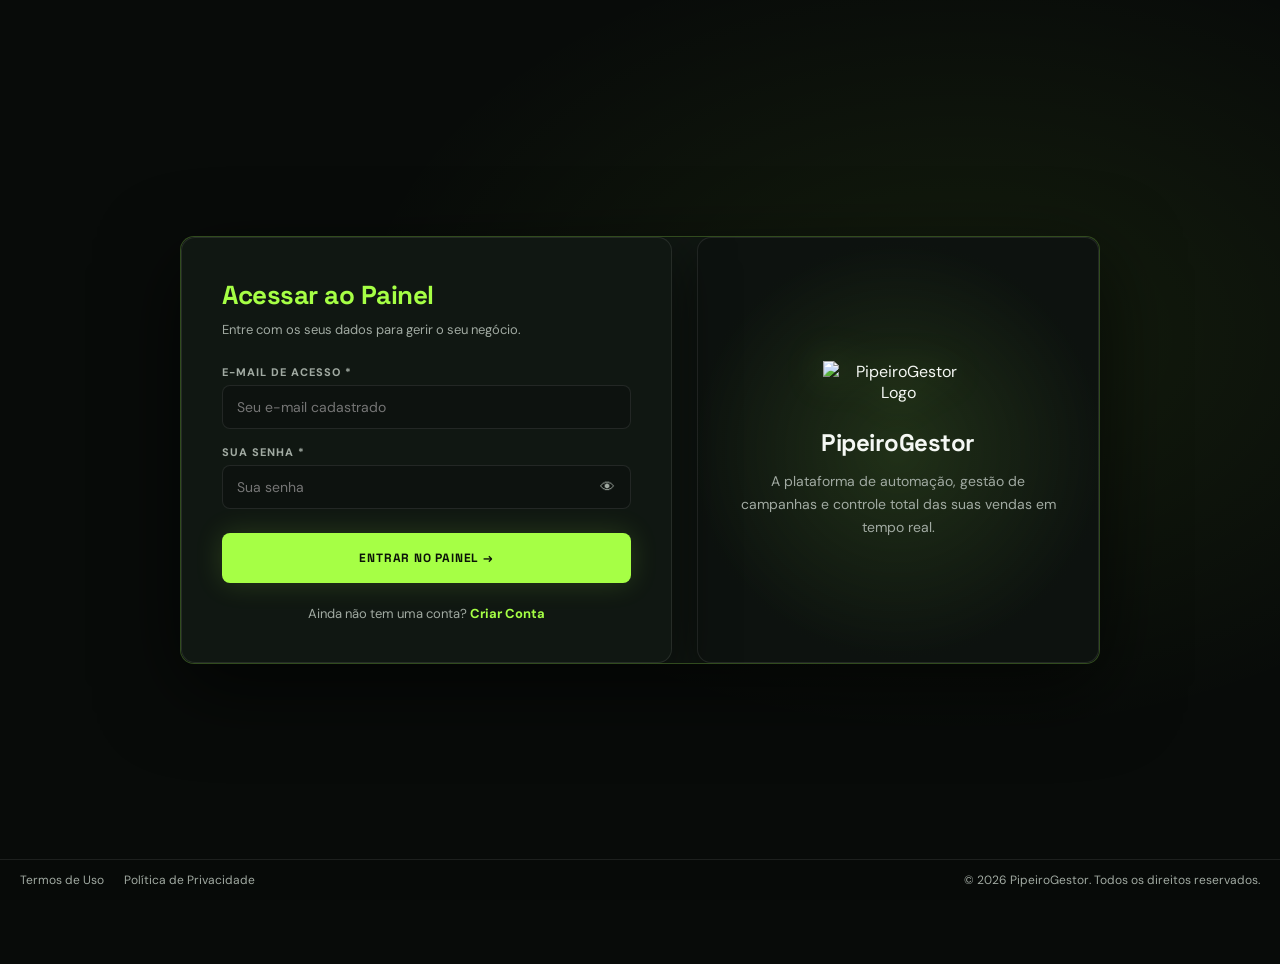
==== commit bd65a43e: "Add files via upload" ====
--- a/index.html
+++ b/index.html
@@ -694,7 +694,7 @@
   <!-- BARRA DE TOPO EXCLUSIVA PARA CELULAR -->
   <header class="mobile-header">
     <img src="https://i.ibb.co/tT4xcDMg/Log-tipo-Neon-Pipeiro-Gestor-removebg-preview.png" alt="PipeiroGestor" class="mobile-logo" referrerpolicy="no-referrer">
-    <button class="btn-menu-mobile" onclick="toggleMenuMobile()"><i class="fas fa-bars">☰</i></button>
+    <button type="button" class="btn-menu-mobile" onclick="toggleMenuMobile()">☰</button>
   </header>
 
   <div class="app">
@@ -735,7 +735,7 @@
 
       <!-- BOTÃO DE TERMINAR SESSÃO NO FINAL DA SIDEBAR -->
       <div class="pg-logout-wrap">
-        <button onclick="fazerLogout()" class="pg-btn-logout">
+        <button type="button" onclick="fazerLogout()" class="pg-btn-logout">
           🚪 Terminar Sessão
         </button>
       </div>
@@ -750,7 +750,7 @@
           <h1 id="page-title">Visão Geral</h1>
           <p class="muted">Gerencie suas rifas de pipas e validações manuais em um só lugar.</p>
         </div>
-        <button class="primary-button" id="new-campaign" onclick="navegarParaAba('form-container')">
+        <button type="button" class="primary-button" id="new-campaign" onclick="navegarParaAba('form-container')">
           + Nova campanha
         </button>
       </header>
@@ -954,7 +954,7 @@
             </button>
           </div>
 
-          <a id="btnShareWhatsapp" href="#" target="_blank" class="pg-btn-wa-share">
+          <a id="btnShareWhatsapp" href="#" target="_blank" rel="noopener noreferrer" class="pg-btn-wa-share">
             💬 Compartilhar no WhatsApp
           </a>
         </div>
@@ -1084,10 +1084,10 @@
           </div>
 
           <div class="pg-campanhas-toolbar">
-            <button onclick="filtrarCampanhasGestor('todas')" class="pg-btn-filter active-filtro">Todas</button>
-            <button onclick="filtrarCampanhasGestor('ativas')" class="pg-btn-filter">Ativas</button>
-            <button onclick="filtrarCampanhasGestor('pausadas')" class="pg-btn-filter">Pausadas</button>
-            <button onclick="exportarRelatorioCSV()" class="pg-btn-csv">📥 Exportar CSV</button>
+            <button type="button" onclick="filtrarCampanhasGestor('todas', event)" class="pg-btn-filter active-filtro">Todas</button>
+            <button type="button" onclick="filtrarCampanhasGestor('ativas', event)" class="pg-btn-filter">Ativas</button>
+            <button type="button" onclick="filtrarCampanhasGestor('pausadas', event)" class="pg-btn-filter">Pausadas</button>
+            <button type="button" onclick="exportarRelatorioCSV()" class="pg-btn-csv">📥 Exportar CSV</button>
           </div>
         </div>
 
@@ -1104,7 +1104,7 @@
     <div class="modal-content pg-modal-ajuda-box">
       <div class="pg-modal-head">
         <h2 class="pg-modal-title">Manual do PipeiroGestor</h2>
-        <button onclick="fecharModalAjuda()" class="pg-modal-close">&times;</button>
+        <button type="button" onclick="fecharModalAjuda()" class="pg-modal-close">&times;</button>
       </div>
 
       <div class="pg-modal-body">
@@ -1126,7 +1126,7 @@
         </div>
       </div>
 
-      <button onclick="fecharModalAjuda()" class="pg-btn-modal-ok">Entendido, Vamos Faturar!</button>
+      <button type="button" onclick="fecharModalAjuda()" class="pg-btn-modal-ok">Entendido, Vamos Faturar!</button>
     </div>
   </div>
 
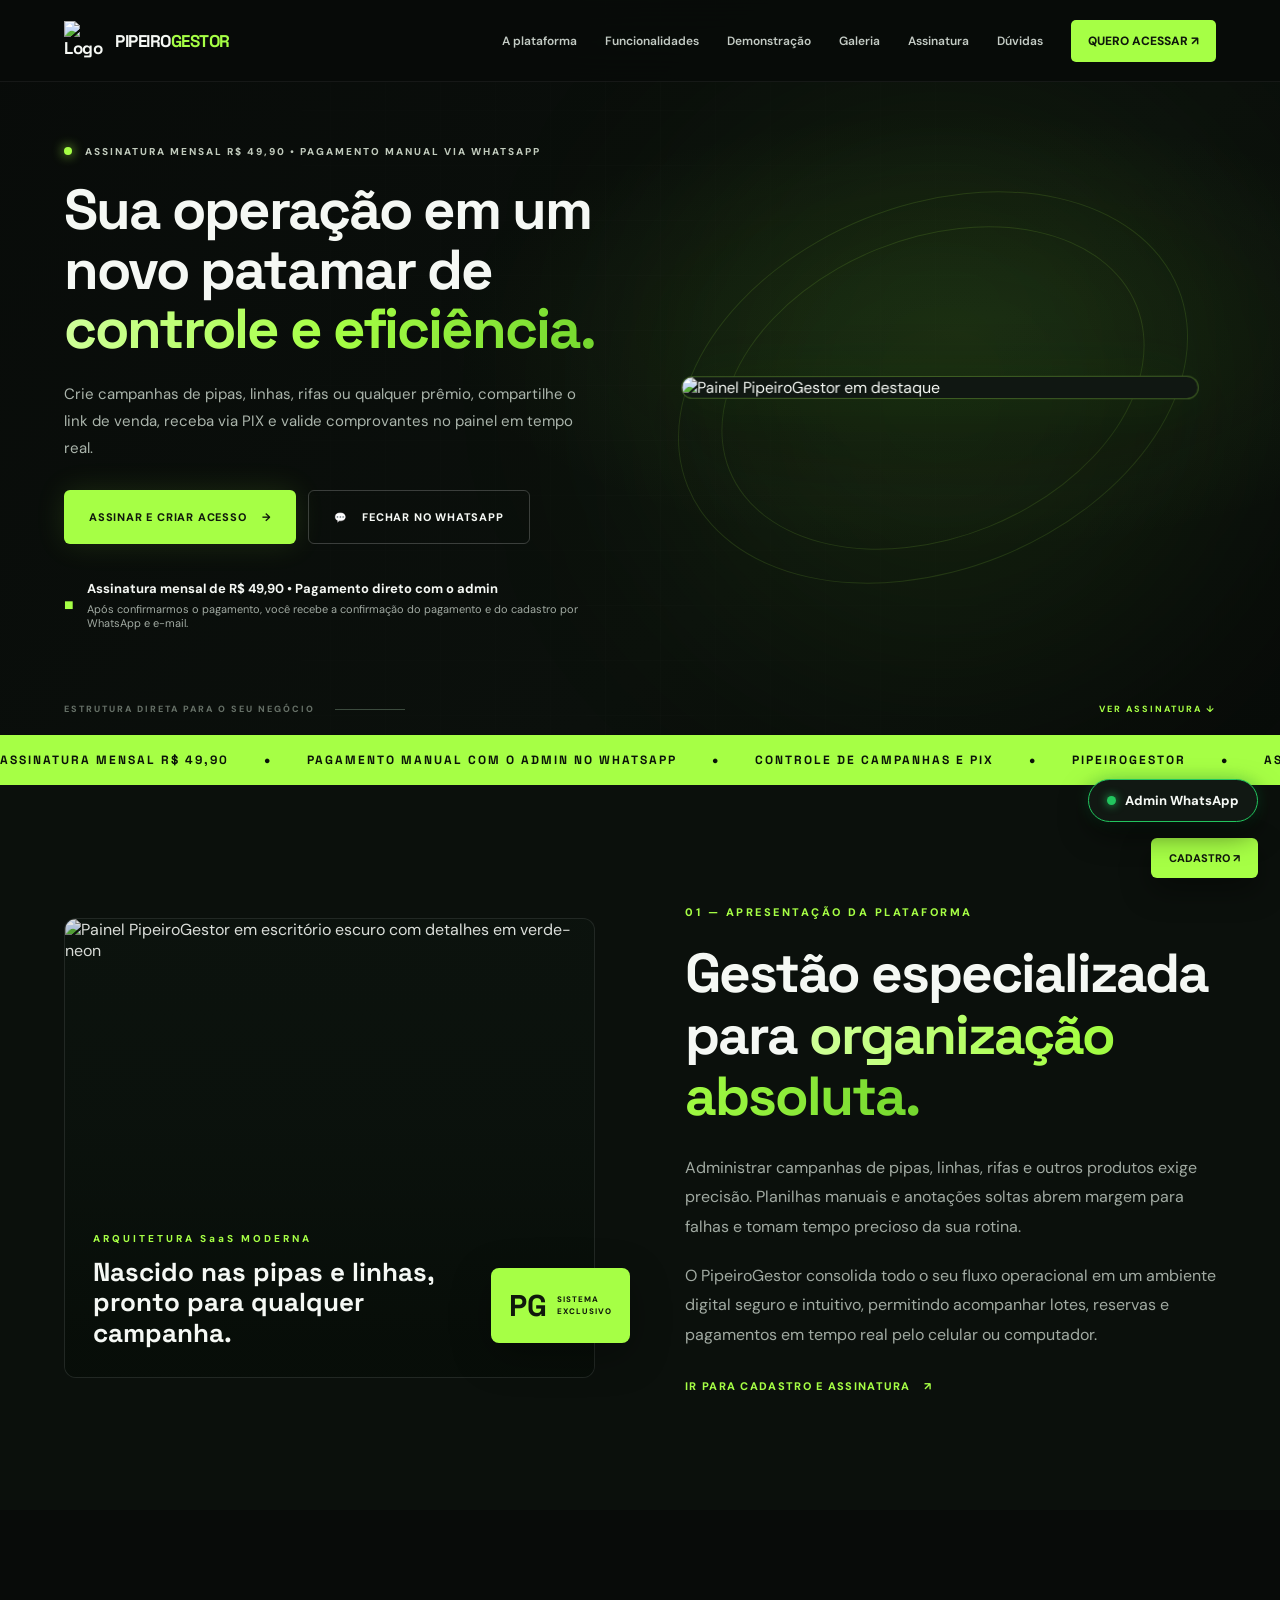
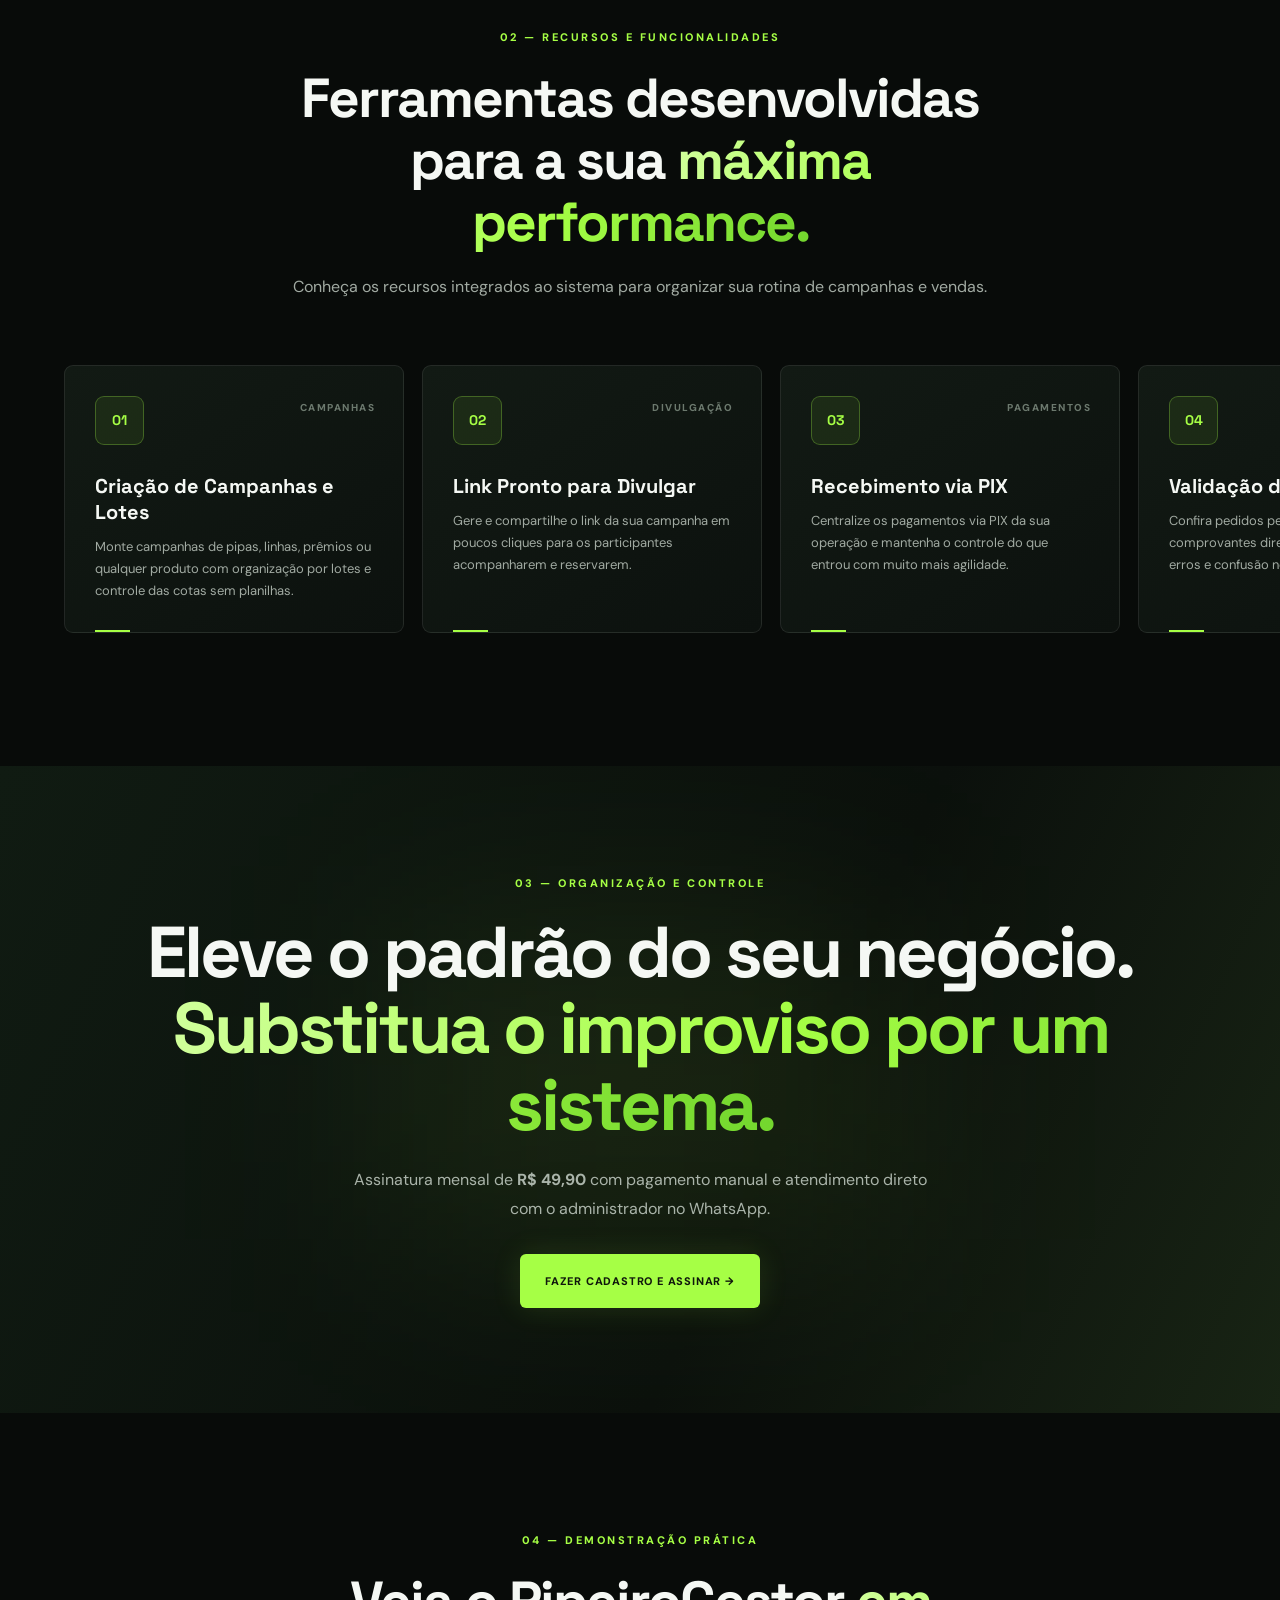
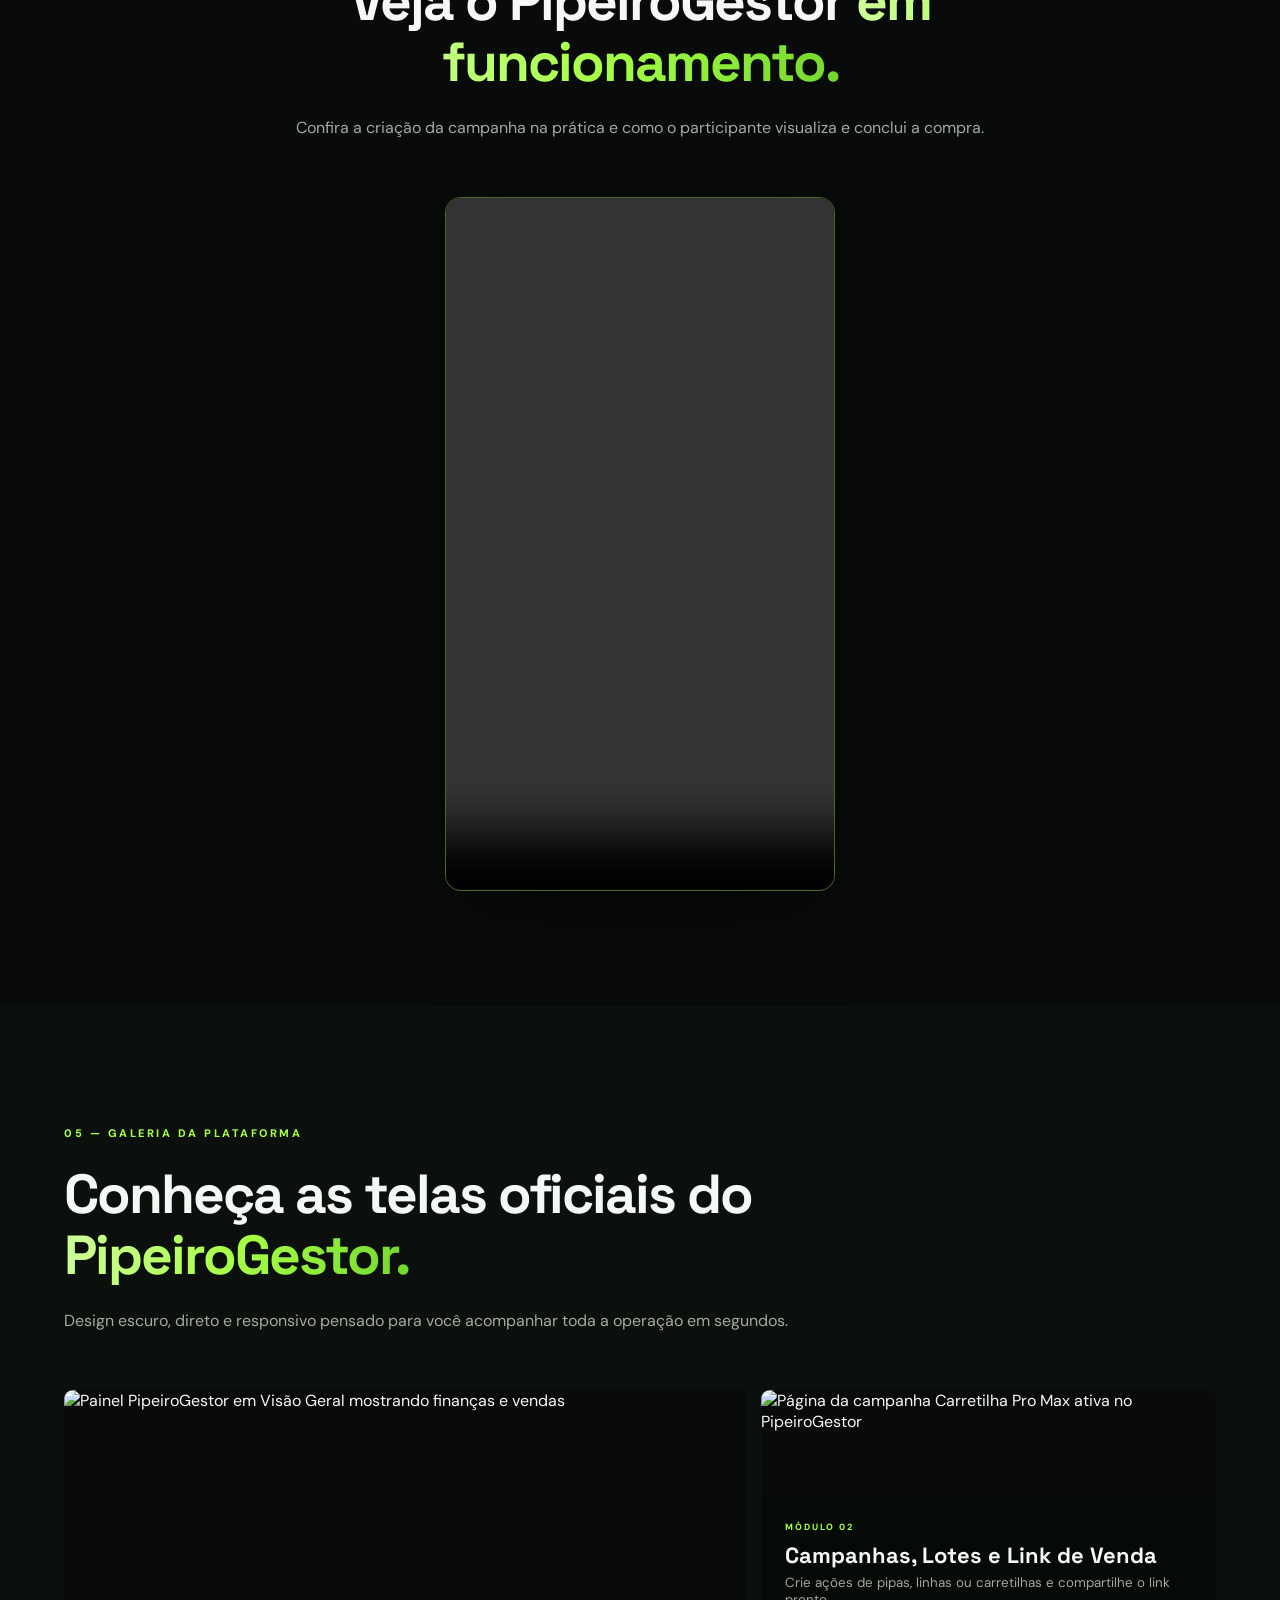
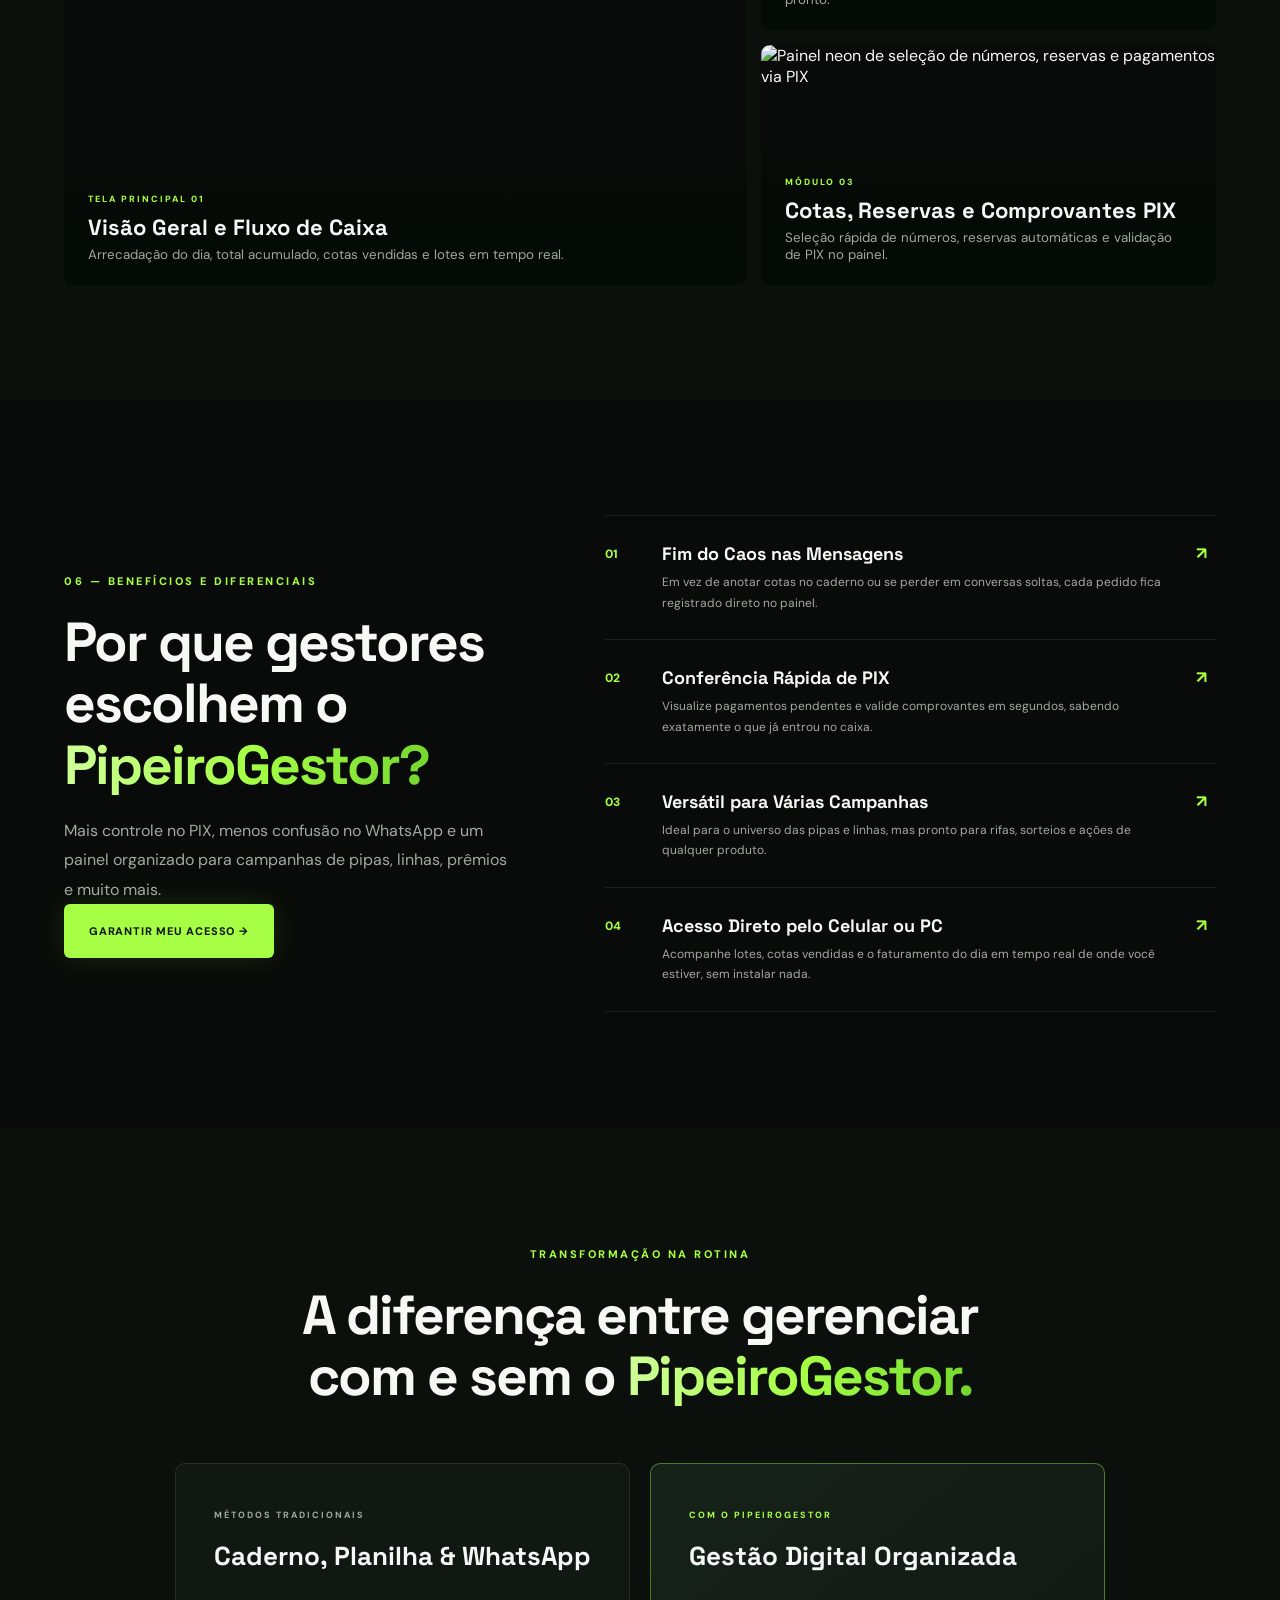
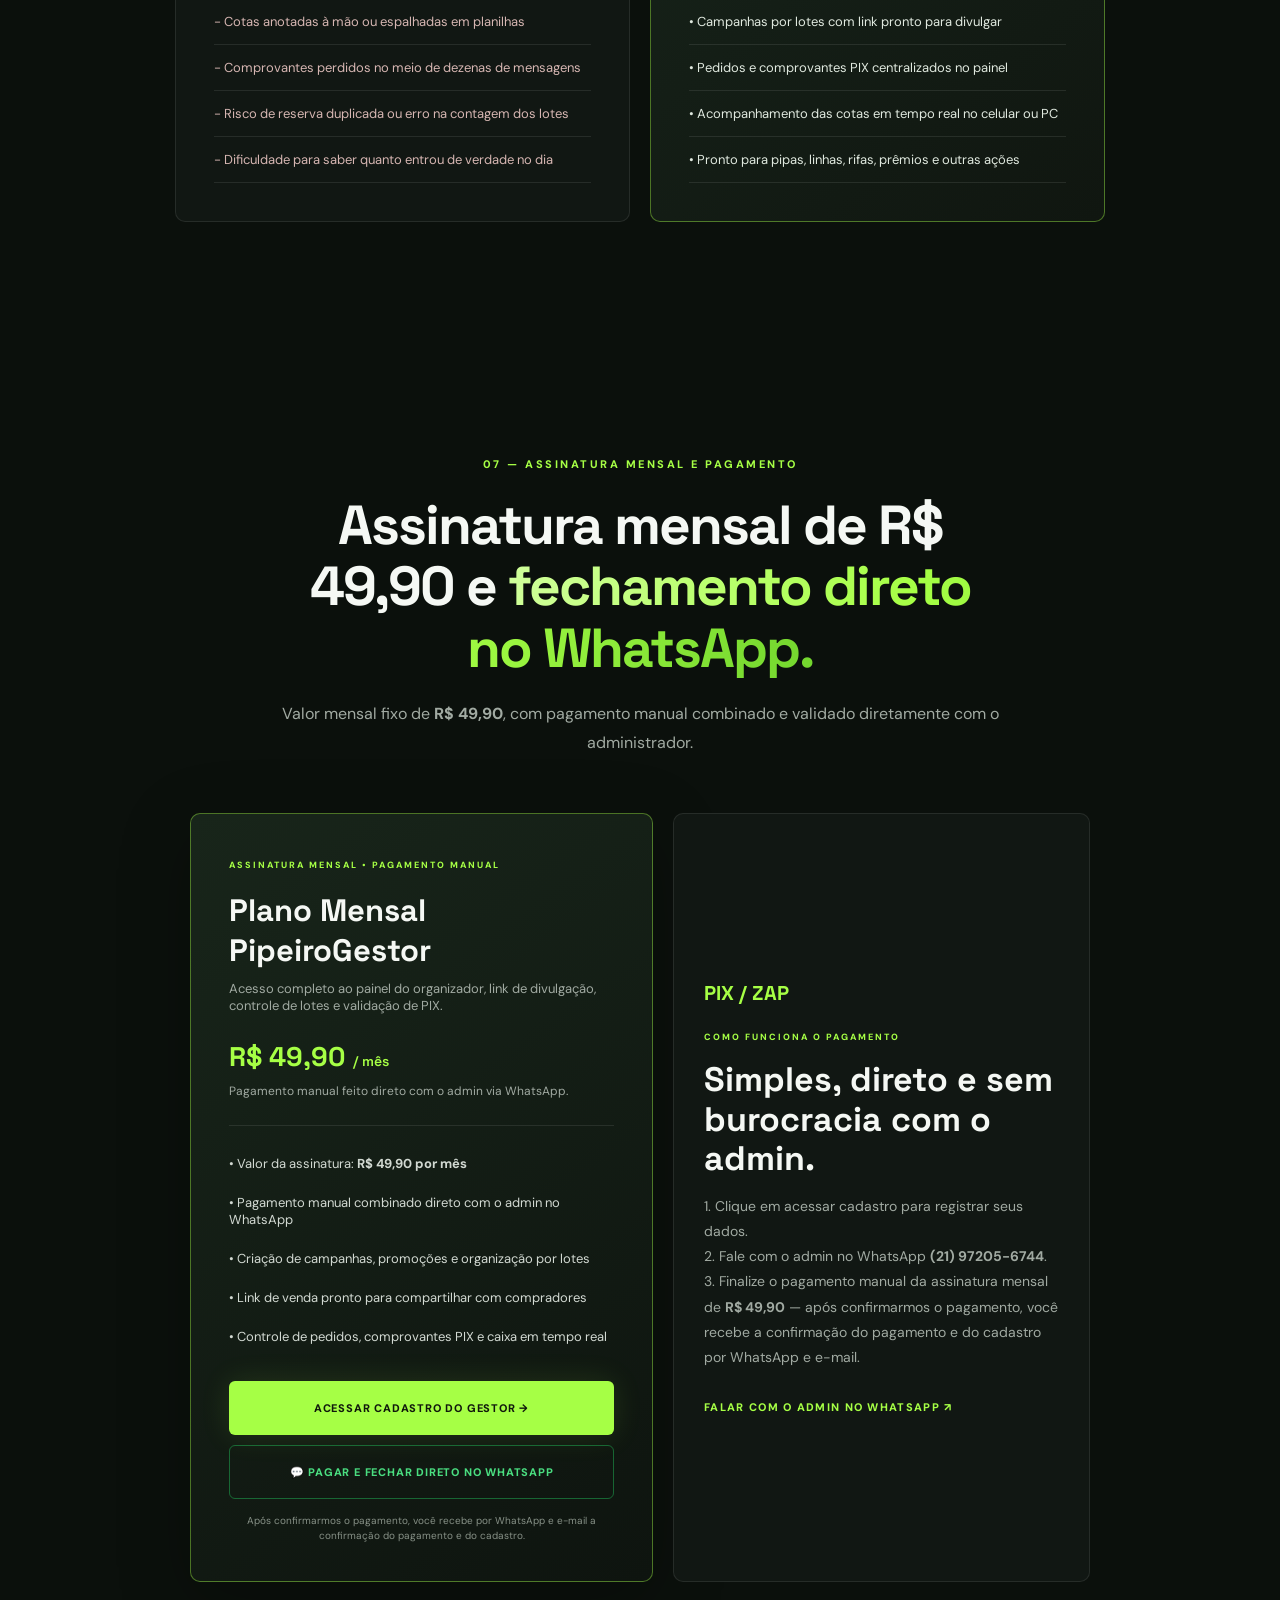
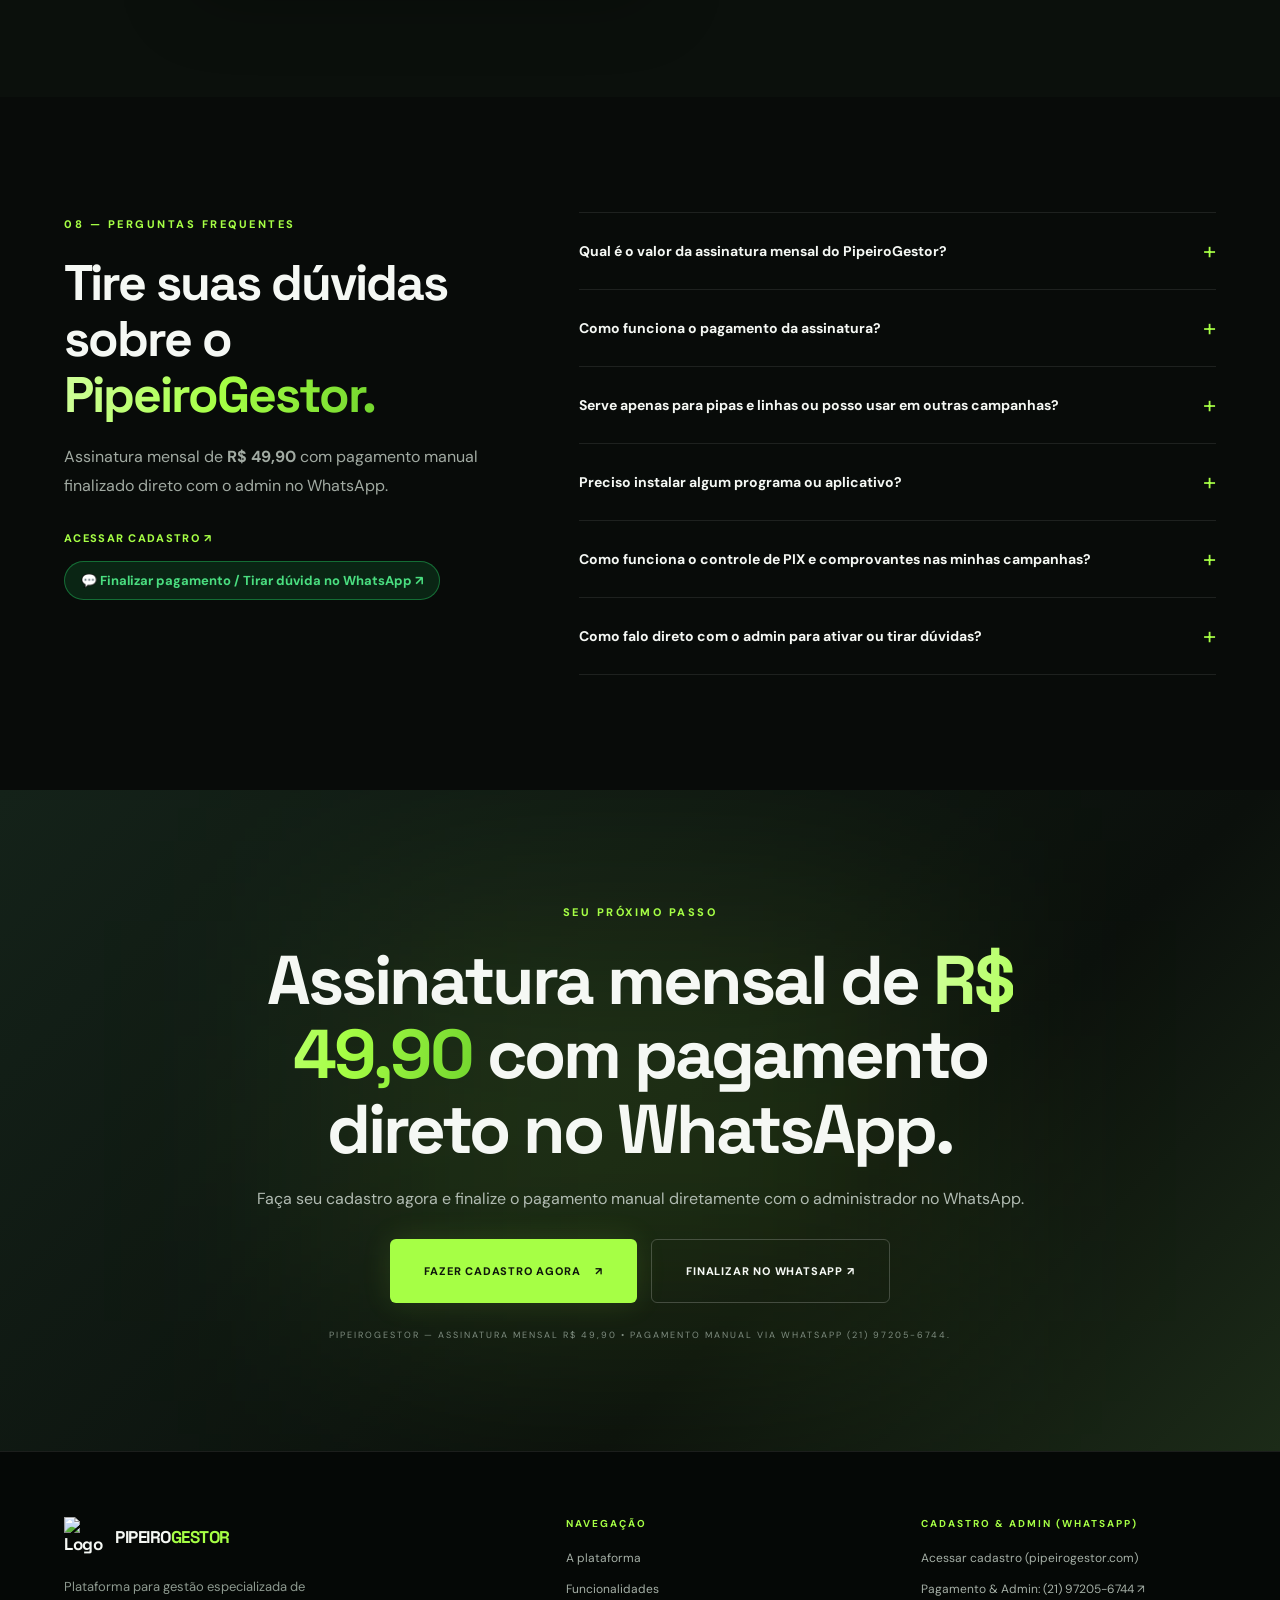
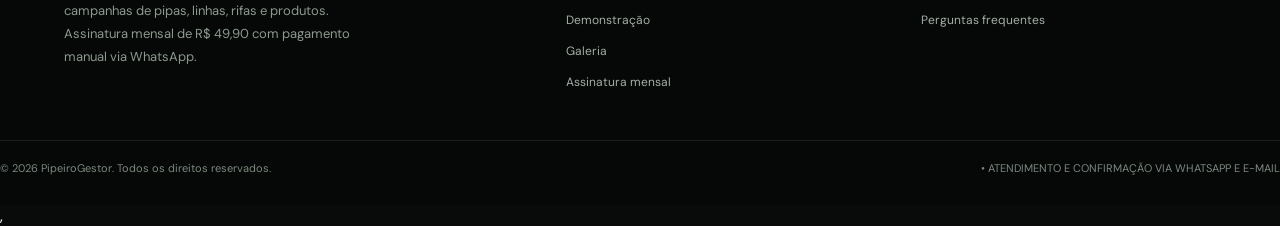
==== commit 4dbc27e5: "Add files via upload" ====
--- a/index.html
+++ b/index.html
@@ -4,1160 +4,607 @@
   <meta charset="UTF-8">
   <meta name="viewport" content="width=device-width, initial-scale=1.0">
   <meta name="theme-color" content="#080b09">
-  <title>PipeiroGestor - Painel do Organizador</title>
-  <link rel="icon" type="image/png" href="https://i.ibb.co/tT4xcDMg/Log-tipo-Neon-Pipeiro-Gestor-removebg-preview.png">
+  <meta name="description" content="PipeiroGestor: Plataforma SaaS para gerenciamento e automação de campanhas de pipas, linhas, rifas e prêmios.">
+  <title>PipeiroGestor | Plataforma SaaS de Gestão de Campanhas e Vendas</title>
+
   <link rel="preconnect" href="https://fonts.googleapis.com">
   <link rel="preconnect" href="https://fonts.gstatic.com" crossorigin>
   <link href="https://fonts.googleapis.com/css2?family=DM+Sans:ital,opsz,wght@0,9..40,100..1000;1,9..40,100..1000&family=Space+Grotesk:wght@300..700&display=swap" rel="stylesheet">
-  <link rel="stylesheet" href="gestor-style.css">
-  <style>
-    .pg-sidebar-layout {
-      display: flex;
-      flex-direction: column;
-      justify-content: space-between;
-    }
-
-    .pg-logout-wrap {
-      padding: 15px;
-    }
-
-    .pg-btn-logout {
-      background: rgba(239, 68, 68, 0.1);
-      color: #ef4444;
-      border: 1px solid rgba(239, 68, 68, 0.32);
-      padding: 12px;
-      width: 100%;
-      border-radius: 8px;
-      font-weight: 700;
-      cursor: pointer;
-      display: flex;
-      align-items: center;
-      justify-content: center;
-      gap: 8px;
-    }
-
-    .pg-accent-green {
-      color: #A6FF45 !important;
-    }
-
-    .pg-accent-amber {
-      color: #f59e0b !important;
-    }
-
-    .pg-accent-soft {
-      color: #c0ff81 !important;
-    }
-
-    .pg-home-widgets {
-      margin-top: 25px;
-    }
-
-    .pg-surface-box {
-      background: #111813;
-      border: 1px solid rgba(255, 255, 255, 0.09);
-      border-radius: 12px;
-      padding: 20px;
-      margin-bottom: 25px;
-    }
-
-    .pg-box-title {
-      font-family: 'Space Grotesk', 'DM Sans', sans-serif;
-      color: #F5F8F4;
-      font-size: 18px;
-      margin: 0 0 15px 0;
-      display: flex;
-      align-items: center;
-      gap: 8px;
-    }
-
-    .pg-box-header-row {
-      display: flex;
-      justify-content: space-between;
-      align-items: center;
-      margin-bottom: 15px;
-      gap: 10px;
-      flex-wrap: wrap;
-    }
-
-    .pg-box-header-row .pg-box-title {
-      margin-bottom: 0;
-    }
-
-    .pg-grid-auto {
-      display: grid;
-      grid-template-columns: repeat(auto-fill, minmax(280px, 1fr));
-      gap: 15px;
-    }
-
-    .pg-list-col {
-      display: flex;
-      flex-direction: column;
-      gap: 10px;
-    }
-
-    .pg-empty-msg {
-      color: #9BA59C;
-      font-size: 13px;
-      margin: 0;
-    }
-
-    .pg-btn-clear-sm {
-      background: rgba(239, 68, 68, 0.1);
-      color: #ef4444;
-      border: 1px solid rgba(239, 68, 68, 0.45);
-      padding: 6px 12px;
-      border-radius: 6px;
-      font-size: 11px;
-      font-weight: 700;
-      cursor: pointer;
-    }
-
-    .pg-tip-title {
-      font-family: 'Space Grotesk', 'DM Sans', sans-serif;
-      color: #A6FF45;
-      font-size: 16px;
-      margin: 0 0 8px 0;
-      display: flex;
-      align-items: center;
-      gap: 8px;
-    }
-
-    .pg-tip-text {
-      color: #9BA59C;
-      font-size: 13px;
-      line-height: 1.55;
-      margin: 0;
-    }
-
-    .pg-upload-dropzone {
-      border: 2px dashed rgba(166, 255, 69, 0.45);
-      padding: 20px;
-      text-align: center;
-      border-radius: 10px;
-      background: #0A0F0C;
-      cursor: pointer;
-    }
-
-    .pg-upload-label {
-      color: #A6FF45;
-      font-weight: 700;
-      pointer-events: none;
-    }
-
-    .pg-section-help {
-      color: #9BA59C;
-      font-size: 13px;
-      margin-top: 0;
-      margin-bottom: 14px;
-    }
-
-    .pg-submit-wrap {
-      margin-top: 25px;
-    }
-
-    .pg-btn-publish {
-      width: 100%;
-      padding: 16px;
-      background: #A6FF45;
-      color: #0b1208;
-      border: none;
-      border-radius: 10px;
-      font-family: 'Space Grotesk', 'DM Sans', sans-serif;
-      font-weight: 800;
-      font-size: 15px;
-      cursor: pointer;
-      display: flex;
-      align-items: center;
-      justify-content: center;
-      gap: 8px;
-      box-shadow: 0 4px 20px rgba(166, 255, 69, 0.24);
-    }
-
-    .pg-link-box {
-      display: none;
-      background: #0D120F;
-      border: 1px solid rgba(166, 255, 69, 0.28);
-      border-radius: 12px;
-      padding: 20px;
-      margin-top: 20px;
-      box-sizing: border-box;
-      width: 100%;
-    }
-
-    .pg-link-box-head {
-      text-align: center;
-      margin-bottom: 15px;
-    }
-
-    .pg-link-badge {
-      background: rgba(166, 255, 69, 0.14);
-      color: #A6FF45;
-      padding: 6px 12px;
-      border-radius: 20px;
-      font-size: 12px;
-      font-weight: 700;
-    }
-
-    .pg-link-title {
-      color: #F5F8F4;
-      font-size: 16px;
-      margin: 10px 0 5px 0;
-    }
-
-    .pg-link-desc {
-      color: #9BA59C;
-      font-size: 12px;
-      margin: 0;
-    }
-
-    .pg-link-actions {
-      display: flex;
-      flex-direction: column;
-      gap: 10px;
-      width: 100%;
-      margin-bottom: 15px;
-      box-sizing: border-box;
-    }
-
-    .pg-link-input {
-      width: 100%;
-      background: #0A0F0C;
-      border: 1px solid rgba(255, 255, 255, 0.09);
-      color: #A6FF45;
-      padding: 12px;
-      border-radius: 8px;
-      font-size: 12px;
-      box-sizing: border-box;
-      outline: none;
-      text-align: center;
-    }
-
-    .pg-btn-copy-link {
-      width: 100%;
-      background: #A6FF45;
-      color: #0b1208;
-      border: none;
-      padding: 12px;
-      border-radius: 8px;
-      font-weight: 800;
-      cursor: pointer;
-      font-size: 14px;
-      box-shadow: 0 0 18px rgba(166, 255, 69, 0.22);
-      display: flex;
-      align-items: center;
-      justify-content: center;
-      gap: 8px;
-      box-sizing: border-box;
-    }
-
-    .pg-btn-wa-share {
-      display: block;
-      width: 100%;
-      background: #22c55e;
-      color: #08120b;
-      text-decoration: none;
-      padding: 12px;
-      border-radius: 8px;
-      font-weight: 800;
-      font-size: 14px;
-      text-align: center;
-      box-sizing: border-box;
-      box-shadow: 0 0 16px rgba(34, 197, 94, 0.25);
-    }
-
-    .pg-pedidos-filters {
-      display: flex;
-      gap: 10px;
-      margin-bottom: 15px;
-      flex-wrap: wrap;
-    }
-
-    .pg-search-input {
-      padding: 12px;
-      flex: 1;
-      min-width: 220px;
-      border-radius: 8px;
-      border: 1px solid rgba(255, 255, 255, 0.09);
-      background: #0A0F0C;
-      color: #F5F8F4;
-    }
-
-    .pg-filter-select {
-      padding: 12px;
-      background: #0A0F0C;
-      border: 1px solid rgba(255, 255, 255, 0.09);
-      border-radius: 8px;
-      color: #F5F8F4;
-      font-size: 13px;
-      cursor: pointer;
-    }
-
-    .pg-empty-td {
-      text-align: center;
-      color: #9BA59C;
-      padding: 25px;
-    }
-
-    .pg-cfg-header {
-      margin-bottom: 25px;
-    }
-
-    .pg-cfg-title {
-      font-family: 'Space Grotesk', 'DM Sans', sans-serif;
-      color: #A6FF45;
-      font-size: 22px;
-      margin: 0 0 5px 0;
-      display: flex;
-      align-items: center;
-      gap: 8px;
-    }
-
-    .pg-cfg-desc {
-      color: #9BA59C;
-      font-size: 14px;
-      margin: 0;
-    }
-
-    .pg-cfg-fieldset {
-      background: #111813;
-      border: 1px solid rgba(255, 255, 255, 0.09);
-      padding: 20px;
-      border-radius: 12px;
-      margin-bottom: 20px;
-    }
-
-    .pg-cfg-legend {
-      color: #A6FF45;
-      font-weight: 700;
-      padding: 0 10px;
-    }
-
-    .pg-cfg-label {
-      color: #F5F8F4;
-      display: block;
-      margin-bottom: 6px;
-      font-weight: 700;
-    }
-
-    .pg-cfg-input,
-    .pg-cfg-select {
-      width: 100%;
-      padding: 12px;
-      background: #0A0F0C;
-      border: 1px solid rgba(255, 255, 255, 0.09);
-      border-radius: 8px;
-      color: #F5F8F4;
-    }
-
-    .pg-cfg-help {
-      color: #9BA59C;
-      font-size: 13px;
-      margin-top: 0;
-      margin-bottom: 15px;
-    }
-
-    .pg-cfg-row {
-      display: flex;
-      gap: 15px;
-      margin-bottom: 15px;
-      flex-wrap: wrap;
-    }
-
-    .pg-cfg-col-sm {
-      flex: 1;
-      min-width: 200px;
-    }
-
-    .pg-cfg-col-lg {
-      flex: 2;
-      min-width: 250px;
-    }
-
-    .pg-cfg-save-wrap {
-      text-align: right;
-      margin-top: 10px;
-    }
-
-    .pg-btn-save-cfg {
-      padding: 14px 28px;
-      background: #A6FF45;
-      color: #0b1208;
-      border: none;
-      border-radius: 8px;
-      font-weight: 800;
-      font-size: 15px;
-      cursor: pointer;
-      transition: all 0.3s ease;
-      box-shadow: 0 0 18px rgba(166, 255, 69, 0.22);
-    }
-
-    .pg-danger-zone {
-      margin-top: 30px;
-      padding: 20px;
-      background: rgba(239, 68, 68, 0.05);
-      border: 1px solid #ef4444;
-      border-radius: 12px;
-    }
-
-    .pg-danger-title {
-      color: #ef4444;
-      font-size: 16px;
-      margin: 0 0 8px 0;
-      display: flex;
-      align-items: center;
-      gap: 8px;
-    }
-
-    .pg-danger-desc {
-      color: #9BA59C;
-      font-size: 13px;
-      margin: 0 0 15px 0;
-      line-height: 1.45;
-    }
-
-    .pg-btn-danger {
-      background-color: #ef4444;
-      color: #ffffff;
-      border: none;
-      padding: 10px 18px;
-      border-radius: 8px;
-      font-weight: 700;
-      cursor: pointer;
-      font-size: 13px;
-      box-shadow: 0 4px 12px rgba(239, 68, 68, 0.28);
-    }
-
-    .pg-campanhas-section {
-      display: none;
-      margin-top: 40px;
-      padding: 20px;
-      background: #0D120F;
-      border-radius: 12px;
-      border: 1px solid rgba(255, 255, 255, 0.09);
-    }
-
-    .pg-campanhas-header {
-      margin-bottom: 20px;
-      display: flex;
-      justify-content: space-between;
-      align-items: center;
-      flex-wrap: wrap;
-      gap: 10px;
-    }
-
-    .pg-campanhas-title {
-      font-family: 'Space Grotesk', 'DM Sans', sans-serif;
-      color: #F5F8F4;
-      font-size: 20px;
-      margin: 0 0 4px 0;
-    }
-
-    .pg-campanhas-sub {
-      color: #9BA59C;
-      font-size: 13px;
-      margin: 0;
-    }
-
-    .pg-campanhas-toolbar {
-      display: flex;
-      gap: 8px;
-      flex-wrap: wrap;
-    }
-
-    .pg-btn-filter {
-      padding: 6px 12px;
-      background: #111813;
-      color: #9BA59C;
-      border: 1px solid rgba(255, 255, 255, 0.09);
-      border-radius: 6px;
-      font-size: 11px;
-      font-weight: 700;
-      cursor: pointer;
-    }
-
-    .pg-btn-filter.active-filtro {
-      background: #A6FF45;
-      color: #0b1208;
-      border-color: #A6FF45;
-    }
-
-    .pg-btn-csv {
-      padding: 6px 12px;
-      background: rgba(166, 255, 69, 0.14);
-      color: #A6FF45;
-      border: 1px solid rgba(166, 255, 69, 0.35);
-      border-radius: 6px;
-      font-size: 11px;
-      font-weight: 700;
-      cursor: pointer;
-      display: flex;
-      align-items: center;
-      gap: 4px;
-    }
-
-    .pg-modal-ajuda {
-      position: fixed;
-      top: 0;
-      left: 0;
-      width: 100%;
-      height: 100%;
-      background: rgba(8, 11, 9, 0.88);
-      backdrop-filter: blur(6px);
-      display: flex;
-      align-items: center;
-      justify-content: center;
-      z-index: 300;
-      opacity: 0;
-      pointer-events: none;
-      transition: opacity 0.3s ease;
-    }
-
-    .pg-modal-ajuda-box {
-      background: #111813;
-      border: 1px solid rgba(166, 255, 69, 0.35);
-      border-radius: 16px;
-      width: 90%;
-      max-width: 600px;
-      padding: 30px;
-      box-shadow: 0 20px 60px rgba(0, 0, 0, 0.65);
-      max-height: 85vh;
-      overflow-y: auto;
-      color: #F5F8F4;
-    }
-
-    .pg-modal-head {
-      display: flex;
-      justify-content: space-between;
-      align-items: center;
-      margin-bottom: 20px;
-    }
-
-    .pg-modal-title {
-      font-family: 'Space Grotesk', 'DM Sans', sans-serif;
-      color: #A6FF45;
-      font-size: 20px;
-      margin: 0;
-    }
-
-    .pg-modal-close {
-      background: none;
-      border: none;
-      color: #9BA59C;
-      font-size: 24px;
-      cursor: pointer;
-    }
-
-    .pg-modal-body {
-      font-size: 14px;
-      line-height: 1.6;
-      color: #A1AAA2;
-    }
-
-    .pg-modal-intro {
-      margin: 0 0 15px 0;
-    }
-
-    .pg-modal-step {
-      background: #0A0F0C;
-      padding: 12px;
-      border-radius: 8px;
-      margin-bottom: 10px;
-      border-left: 3px solid #A6FF45;
-      color: #F5F8F4;
-    }
-
-    .pg-modal-step-last {
-      margin-bottom: 15px;
-    }
-
-    .pg-btn-modal-ok {
-      width: 100%;
-      background: #A6FF45;
-      color: #0b1208;
-      border: none;
-      padding: 12px;
-      border-radius: 10px;
-      font-weight: 800;
-      cursor: pointer;
-      margin-top: 10px;
-    }
-
-    .pg-modal-reset {
-      position: fixed;
-      top: 0;
-      left: 0;
-      width: 100%;
-      height: 100%;
-      background: rgba(8, 11, 9, 0.88);
-      backdrop-filter: blur(6px);
-      display: none;
-      align-items: center;
-      justify-content: center;
-      z-index: 500;
-    }
-
-    .pg-modal-reset-box {
-      background: #111813;
-      border: 1px solid rgba(166, 255, 69, 0.35);
-      border-radius: 16px;
-      width: 90%;
-      max-width: 420px;
-      padding: 25px;
-      box-shadow: 0 20px 60px rgba(0, 0, 0, 0.65);
-      text-align: center;
-      color: #F5F8F4;
-    }
-
-    .pg-reset-icon {
-      font-size: 32px;
-      margin-bottom: 10px;
-    }
-
-    .pg-reset-title {
-      font-family: 'Space Grotesk', 'DM Sans', sans-serif;
-      color: #A6FF45;
-      font-size: 18px;
-      margin: 0 0 10px 0;
-    }
-
-    .pg-reset-text {
-      color: #9BA59C;
-      font-size: 14px;
-      line-height: 1.5;
-      margin: 0 0 20px 0;
-    }
-
-    .pg-reset-actions {
-      display: flex;
-      gap: 10px;
-    }
-
-    .pg-btn-cancel {
-      flex: 1;
-      background: #0A0F0C;
-      color: #F5F8F4;
-      border: 1px solid rgba(255, 255, 255, 0.12);
-      padding: 12px;
-      border-radius: 8px;
-      font-weight: 700;
-      cursor: pointer;
-    }
-
-    .pg-btn-confirm-reset {
-      flex: 1;
-      background: #A6FF45;
-      color: #0b1208;
-      border: none;
-      padding: 12px;
-      border-radius: 8px;
-      font-weight: 800;
-      cursor: pointer;
-      box-shadow: 0 0 16px rgba(166, 255, 69, 0.22);
-    }
-
-    .pg-footer {
-      position: fixed;
-      bottom: 0;
-      left: 0;
-      width: 100%;
-      background: rgba(8, 11, 9, 0.96);
-      backdrop-filter: blur(12px);
-      border-top: 1px solid rgba(255, 255, 255, 0.09);
-      padding: 12px 20px;
-      display: flex;
-      justify-content: space-between;
-      align-items: center;
-      z-index: 999999;
-      box-sizing: border-box;
-      font-size: 12px;
-      color: #9BA59C;
-    }
-
-    .pg-footer-links {
-      display: flex;
-      gap: 20px;
-    }
-  </style>
+  <link rel="stylesheet" href="style.css">
 </head>
+
 <body>
-  <!-- TELA DE CARREGAMENTO (SPLASH SCREEN) -->
-  <div id="splash-screen">
-    <div class="splash-content">
-      <img src="https://i.ibb.co/tT4xcDMg/Log-tipo-Neon-Pipeiro-Gestor-removebg-preview.png" class="splash-logo" alt="PipeiroGestor" referrerpolicy="no-referrer" />
-      <p id="splash-frase" class="splash-frase">Preparando o festival de pipas...</p>
-      <div class="splash-progress-bar">
-        <div id="splash-progress-fill" class="splash-progress-fill"></div>
-      </div>
-    </div>
-  </div>
-
-  <!-- BARRA DE TOPO EXCLUSIVA PARA CELULAR -->
-  <header class="mobile-header">
-    <img src="https://i.ibb.co/tT4xcDMg/Log-tipo-Neon-Pipeiro-Gestor-removebg-preview.png" alt="PipeiroGestor" class="mobile-logo" referrerpolicy="no-referrer">
-    <button type="button" class="btn-menu-mobile" onclick="toggleMenuMobile()">☰</button>
-  </header>
-
-  <div class="app">
-    <!-- BARRA LATERAL (SIDEBAR) -->
-    <aside class="sidebar pg-sidebar-layout">
-      <div>
-        <div class="brand">
-          <img src="https://i.ibb.co/tT4xcDMg/Log-tipo-Neon-Pipeiro-Gestor-removebg-preview.png" class="brand-logo" alt="PipeiroGestor Logo" referrerpolicy="no-referrer" />
+
+<!-- HEADER -->
+<header class="header" id="header">
+  <div class="container nav-container">
+    <a href="#" class="logo">
+      <img
+        src="https://i.ibb.co/tT4xcDMg/Log-tipo-Neon-Pipeiro-Gestor-removebg-preview.png"
+        
+        alt="Logo PipeiroGestor"
+        class="logo-img"
+        referrerpolicy="no-referrer"
+      >
+      <span>PIPEIRO<span class="green">GESTOR</span></span>
+    </a>
+
+    <button type="button" class="menu-toggle" id="menuToggle" aria-label="Abrir menu de navegação">
+      <span></span><span></span><span></span>
+    </button>
+
+    <nav class="nav" id="nav">
+      <a href="#sobre">A plataforma</a>
+      <a href="#funcionalidades">Funcionalidades</a>
+      <a href="#demonstracao">Demonstração</a>
+      <a href="#galeria">Galeria</a>
+      <a href="#planos">Assinatura</a>
+      <a href="#faq">Dúvidas</a>
+      <a href="https://pipeirogestor.com/cadastro.html" class="nav-cta">QUERO ACESSAR <span>↗</span></a>
+    </nav>
+  </div>
+</header>
+
+<main>
+
+<!-- HERO -->
+<section class="hero">
+  <div class="hero-glow"></div>
+  <div class="hero-grid container">
+    <div class="hero-content reveal">
+      <div class="eyebrow"><span class="pulse"></span> ASSINATURA MENSAL R$ 49,90 • PAGAMENTO MANUAL VIA WHATSAPP</div>
+
+      <h1>
+        Sua operação em um novo patamar de
+        <span class="gradient-text">controle e eficiência.</span>
+      </h1>
+
+      <p class="hero-description">
+        Crie campanhas de pipas, linhas, rifas ou qualquer prêmio, compartilhe o link de venda, receba via PIX e valide comprovantes no painel em tempo real.
+      </p>
+
+      <div class="hero-actions">
+        <a href="https://pipeirogestor.com/cadastro.html" class="btn btn-primary">
+          ASSINAR E CRIAR ACESSO <span>→</span>
+        </a>
+        <a href="https://api.whatsapp.com/send?phone=5521972056744&text=Ol%C3%A1!%20Quero%20assinar%20o%20PipeiroGestor%20de%20R%24%2049%2C90%20e%20finalizar%20meu%20pagamento%20com%20o%20admin." target="_blank" rel="noopener noreferrer" class="btn btn-outline">
+          <span class="play-icon">💬</span> FECHAR NO WHATSAPP
+        </a>
+      </div>
+
+      <div class="hero-proof">
+        <div class="proof-symbol">■</div>
+        <div>
+          <strong>Assinatura mensal de R$ 49,90 • Pagamento direto com o admin</strong>
+          <span>Após confirmarmos o pagamento, você recebe a confirmação do pagamento e do cadastro por WhatsApp e e-mail.</span>
         </div>
-
-        <nav class="nav">
-          <a href="#visao-geral" class="nav-item active" onclick="event.preventDefault(); navegarParaAba('visao-geral')">
-            <span class="icon">📊</span>
-            <span>Visão Geral</span>
-          </a>
-          <a href="#nova-campanha" class="nav-item" onclick="event.preventDefault(); navegarParaAba('form-container')">
-            <span class="icon">🚀</span>
-            <span>Criar Campanha</span>
-          </a>
-          <a href="#minhas-campanhas-section" class="nav-item" onclick="event.preventDefault(); navegarParaAba('minhas-campanhas-section')">
-            <span class="icon">📁</span>
-            <span>Minhas Campanhas</span>
-          </a>
-          <a href="#pedidos" class="nav-item" onclick="event.preventDefault(); navegarParaAba('pedidos')">
-            <span class="icon">🧾</span>
-            <span>Pedidos & Comprovantes</span>
-          </a>
-          <a href="#configuracoes" class="nav-item" onclick="event.preventDefault(); navegarParaAba('configuracoes')">
-            <span class="icon">⚙️</span>
-            <span>Configurações</span>
-          </a>
-          <a href="#ajuda" class="nav-item" onclick="abrirModalAjuda(event)">
-            <span class="icon">📖</span>
-            <span>Como Usar / Tutorial</span>
-          </a>
-        </nav>
-      </div>
-
-      <!-- BOTÃO DE TERMINAR SESSÃO NO FINAL DA SIDEBAR -->
-      <div class="pg-logout-wrap">
-        <button type="button" onclick="fazerLogout()" class="pg-btn-logout">
-          🚪 Terminar Sessão
-        </button>
-      </div>
-    </aside>
-
-    <!-- CONTEÚDO PRINCIPAL (MAIN) -->
-    <main class="main">
-      <!-- CABEÇALHO DO PAINEL -->
-      <header class="topbar">
-        <div>
-          <span class="eyebrow">PIPEIROGESTOR / ADMINISTRAÇÃO</span>
-          <h1 id="page-title">Visão Geral</h1>
-          <p class="muted">Gerencie suas rifas de pipas e validações manuais em um só lugar.</p>
-        </div>
-        <button type="button" class="primary-button" id="new-campaign" onclick="navegarParaAba('form-container')">
-          + Nova campanha
-        </button>
-      </header>
-
-      <!-- SEÇÃO DE MÉTRICAS / RESUMO (PARTE DA VISÃO GERAL) -->
-      <section class="stats-grid">
-        <div class="stat-card" onclick="gerenciarArrecadacaoHoje()" title="Clique para gerenciar ou zerar">
-          <span class="stat-label">Arrecadado Hoje</span>
-          <h2 class="stat-value" id="totalHojeDisplay">R$ 0,00</h2>
-          <span class="stat-sub">Vendas registradas hoje (Clique para zerar)</span>
-        </div>
-
-        <div class="stat-card" onclick="gerenciarTotalArrecadado()" title="Clique para gerenciar ou zerar">
-          <span class="stat-label">Total Arrecadado</span>
-          <h2 class="stat-value" id="totalGeralDisplay">R$ 0,00</h2>
-          <span class="stat-sub">Soma de todas as ações (Clique para zerar)</span>
-        </div>
-
-        <div class="stat-card" onclick="gerenciarCotasVendidas()" title="Clique para gerenciar ou zerar">
-          <span class="stat-label">Cotas Vendidas</span>
-          <h2 class="stat-value" id="cotasVendidasDisplay">0</h2>
-          <span class="stat-sub">Total de bilhetes vendidos (Clique para zerar)</span>
-        </div>
-
-        <div class="stat-card" onclick="navegarParaAba('minhas-campanhas-section')">
-          <span class="stat-label">Campanhas Ativas</span>
-          <h2 class="stat-value pg-accent-green" id="totalAtivasDisplay">0</h2>
-          <span class="stat-sub">Campanhas rodando agora</span>
-        </div>
-
-        <div class="stat-card" onclick="navegarParaAba('minhas-campanhas-section')">
-          <span class="stat-label">Campanhas Inativas</span>
-          <h2 class="stat-value pg-accent-amber" id="totalInativasDisplay">0</h2>
-          <span class="stat-sub">Pausadas ou encerradas</span>
-        </div>
-
-        <div class="stat-card warning" onclick="navegarParaAba('pedidos')">
-          <span class="stat-label">Pagamentos Pendentes</span>
-          <h2 class="stat-value pg-accent-soft" id="pedidosPendentesDisplay">0 Pedidos</h2>
-          <span class="stat-sub">Aguardando validação</span>
-        </div>
-      </section>
-
-      <!-- PAINEL DE DASHBOARD DA HOME (PARTE DA VISÃO GERAL) -->
-      <section id="home-dashboard-widgets" class="pg-home-widgets">
-        <div class="pg-surface-box">
-          <h3 class="pg-box-title">
-            🚀 Campanhas Ativas em Destaque
-          </h3>
-          <div id="homeCampanhasAtivasGrid" class="pg-grid-auto">
-            <p class="pg-empty-msg">Carregando campanhas ativas...</p>
+      </div>
+    </div>
+
+    <div class="hero-visual reveal">
+      <div class="visual-orbit orbit-one"></div>
+      <div class="visual-orbit orbit-two"></div>
+
+      <div class="hero-showcase-media">
+        <img
+          src="https://i.ibb.co/qYYDcBW4/Painel-Pipino-Gestor-em-destaque.png"
+          alt="Painel PipeiroGestor em destaque"
+          class="hero-panel-img"
+          referrerpolicy="no-referrer"
+        >
+      </div>
+    </div>
+  </div>
+
+  <div class="hero-bottom container">
+    <span>ESTRUTURA DIRETA PARA O SEU NEGÓCIO</span>
+    <span class="scroll-line"></span>
+    <a href="#planos">VER ASSINATURA ↓</a>
+  </div>
+</section>
+
+<!-- TICKER -->
+<div class="ticker">
+  <div class="ticker-track">
+    <span>ASSINATURA MENSAL R$ 49,90</span><b>•</b>
+    <span>PAGAMENTO MANUAL COM O ADMIN NO WHATSAPP</span><b>•</b>
+    <span>CONTROLE DE CAMPANHAS E PIX</span><b>•</b>
+    <span>PIPEIROGESTOR</span><b>•</b>
+    <span>ASSINATURA MENSAL R$ 49,90</span><b>•</b>
+    <span>PAGAMENTO MANUAL COM O ADMIN NO WHATSAPP</span><b>•</b>
+    <span>CONTROLE DE CAMPANHAS E PIX</span><b>•</b>
+    <span>PIPEIROGESTOR</span><b>•</b>
+  </div>
+</div>
+
+<!-- APRESENTAÇÃO DA PLATAFORMA -->
+<section class="section about-section" id="sobre">
+  <div class="container">
+    <div class="section-grid">
+      <div class="about-visual reveal">
+        <div class="about-image image-placeholder">
+          <img
+            src="https://i.ibb.co/TBbc956j/Painel-Pipeiro-Gestor-em-Escrit-rio-Neon.png"
+            alt="Painel PipeiroGestor em escritório escuro com detalhes em verde-neon"
+            class="about-panel-img"
+            referrerpolicy="no-referrer"
+          >
+          <div class="image-overlay">
+            <span class="image-label">ARQUITETURA SaaS MODERNA</span>
+            <strong>Nascido nas pipas e linhas, pronto para qualquer campanha.</strong>
           </div>
         </div>
-
-        <div class="pg-surface-box">
-          <div class="pg-box-header-row">
-            <h3 class="pg-box-title">
-              💵 Últimas Vendas Aprovadas
-            </h3>
-            <button type="button" onclick="limparHistoricoVendas()" class="pg-btn-clear-sm">
-              🗑️ Limpar Histórico
-            </button>
-          </div>
-          <div id="homeUltimasVendasList" class="lista-vendas-scroll pg-list-col">
-            <p class="pg-empty-msg">Nenhuma venda recente registrada.</p>
-          </div>
+        <div class="about-stamp">
+          <span>PG</span>
+          <small>SISTEMA<br>EXCLUSIVO</small>
         </div>
-
-        <div class="pg-surface-box">
-          <div class="pg-box-header-row">
-            <h3 class="pg-box-title">
-              🏆 Top Ganhadores / Sorteios Realizados
-            </h3>
-            <button type="button" onclick="limparTopGanhadores()" class="pg-btn-clear-sm">
-              🗑️ Limpar Ganhadores
-            </button>
-          </div>
-          <div id="homeTopGanhadoresList" class="pg-list-col">
-            <p class="pg-empty-msg">Nenhum ganhador registrado no momento.</p>
-          </div>
+      </div>
+
+      <div class="about-content reveal">
+        <span class="section-tag">01 — APRESENTAÇÃO DA PLATAFORMA</span>
+        <h2>Gestão especializada para <span class="gradient-text">organização absoluta.</span></h2>
+
+        <p>
+          Administrar campanhas de pipas, linhas, rifas e outros produtos exige precisão. Planilhas manuais e anotações soltas abrem margem para falhas e tomam tempo precioso da sua rotina.
+        </p>
+
+        <p>
+          O PipeiroGestor consolida todo o seu fluxo operacional em um ambiente digital seguro e intuitivo, permitindo acompanhar lotes, reservas e pagamentos em tempo real pelo celular ou computador.
+        </p>
+
+        <a href="https://pipeirogestor.com/cadastro.html" class="text-link">IR PARA CADASTRO E ASSINATURA <span>↗</span></a>
+      </div>
+    </div>
+  </div>
+</section>
+
+<!-- FUNCIONALIDADES (CARROSSEL EM LOOP) -->
+<section class="section features-section" id="funcionalidades">
+  <div class="container">
+    <div class="section-heading center reveal">
+      <span class="section-tag">02 — RECURSOS E FUNCIONALIDADES</span>
+      <h2>Ferramentas desenvolvidas para a sua <span class="gradient-text">máxima performance.</span></h2>
+      <p>Conheça os recursos integrados ao sistema para organizar sua rotina de campanhas e vendas.</p>
+    </div>
+  </div>
+
+  <div class="features-carousel reveal">
+    <div class="features-track">
+      <!-- LOTE 1 -->
+      <article class="feature-card">
+        <div class="feature-icon">01</div>
+        <span class="feature-number">CAMPANHAS</span>
+        <h3>Criação de Campanhas e Lotes</h3>
+        <p>Monte campanhas de pipas, linhas, prêmios ou qualquer produto com organização por lotes e controle das cotas sem planilhas.</p>
+        <div class="feature-line"></div>
+      </article>
+
+      <article class="feature-card">
+        <div class="feature-icon">02</div>
+        <span class="feature-number">DIVULGAÇÃO</span>
+        <h3>Link Pronto para Divulgar</h3>
+        <p>Gere e compartilhe o link da sua campanha em poucos cliques para os participantes acompanharem e reservarem.</p>
+        <div class="feature-line"></div>
+      </article>
+
+      <article class="feature-card">
+        <div class="feature-icon">03</div>
+        <span class="feature-number">PAGAMENTOS</span>
+        <h3>Recebimento via PIX</h3>
+        <p>Centralize os pagamentos via PIX da sua operação e mantenha o controle do que entrou com muito mais agilidade.</p>
+        <div class="feature-line"></div>
+      </article>
+
+      <article class="feature-card">
+        <div class="feature-icon">04</div>
+        <span class="feature-number">CONFERÊNCIA</span>
+        <h3>Validação de Comprovantes</h3>
+        <p>Confira pedidos pendentes e valide comprovantes direto no painel, reduzindo erros e confusão no WhatsApp.</p>
+        <div class="feature-line"></div>
+      </article>
+
+      <article class="feature-card">
+        <div class="feature-icon">05</div>
+        <span class="feature-number">FINANCEIRO</span>
+        <h3>Fluxo de Caixa em Tempo Real</h3>
+        <p>Veja o valor arrecadado no dia, o total acumulado e as cotas vendidas atualizados na hora para decidir rápido.</p>
+        <div class="feature-line"></div>
+      </article>
+
+      <article class="feature-card feature-highlight">
+        <div class="feature-icon">06</div>
+        <span class="feature-number">VERSATILIDADE</span>
+        <h3>Versátil para Qualquer Ação</h3>
+        <p>Nasceu no universo das pipas e linhas, mas se adapta a rifas, sorteios e diversos tipos de campanha no celular ou PC.</p>
+        <div class="feature-line"></div>
+      </article>
+
+      <!-- LOTE 2 (DUPLICADO PARA LOOP CONTÍNUO) -->
+      <article class="feature-card">
+        <div class="feature-icon">01</div>
+        <span class="feature-number">CAMPANHAS</span>
+        <h3>Criação de Campanhas e Lotes</h3>
+        <p>Monte campanhas de pipas, linhas, prêmios ou qualquer produto com organização por lotes e controle das cotas sem planilhas.</p>
+        <div class="feature-line"></div>
+      </article>
+
+      <article class="feature-card">
+        <div class="feature-icon">02</div>
+        <span class="feature-number">DIVULGAÇÃO</span>
+        <h3>Link Pronto para Divulgar</h3>
+        <p>Gere e compartilhe o link da sua campanha em poucos cliques para os participantes acompanharem e reservarem.</p>
+        <div class="feature-line"></div>
+      </article>
+
+      <article class="feature-card">
+        <div class="feature-icon">03</div>
+        <span class="feature-number">PAGAMENTOS</span>
+        <h3>Recebimento via PIX</h3>
+        <p>Centralize os pagamentos via PIX da sua operação e mantenha o controle do que entrou com muito mais agilidade.</p>
+        <div class="feature-line"></div>
+      </article>
+
+      <article class="feature-card">
+        <div class="feature-icon">04</div>
+        <span class="feature-number">CONFERÊNCIA</span>
+        <h3>Validação de Comprovantes</h3>
+        <p>Confira pedidos pendentes e valide comprovantes direto no painel, reduzindo erros e confusão no WhatsApp.</p>
+        <div class="feature-line"></div>
+      </article>
+
+      <article class="feature-card">
+        <div class="feature-icon">05</div>
+        <span class="feature-number">FINANCEIRO</span>
+        <h3>Fluxo de Caixa em Tempo Real</h3>
+        <p>Veja o valor arrecadado no dia, o total acumulado e as cotas vendidas atualizados na hora para decidir rápido.</p>
+        <div class="feature-line"></div>
+      </article>
+
+      <article class="feature-card feature-highlight">
+        <div class="feature-icon">06</div>
+        <span class="feature-number">VERSATILIDADE</span>
+        <h3>Versátil para Qualquer Ação</h3>
+        <p>Nasceu no universo das pipas e linhas, mas se adapta a rifas, sorteios e diversos tipos de campanha no celular ou PC.</p>
+        <div class="feature-line"></div>
+      </article>
+    </div>
+  </div>
+</section>
+
+<!-- BANNER DE CONTROLE -->
+<section class="statement-section">
+  <div class="statement-glow"></div>
+  <div class="container statement-content reveal">
+    <span class="section-tag">03 — ORGANIZAÇÃO E CONTROLE</span>
+    <h2>Eleve o padrão do seu negócio.<br><span class="gradient-text">Substitua o improviso por um sistema.</span></h2>
+    <p>Assinatura mensal de <strong>R$ 49,90</strong> com pagamento manual e atendimento direto com o administrador no WhatsApp.</p>
+    <a href="https://pipeirogestor.com/cadastro.html" class="btn btn-primary">FAZER CADASTRO E ASSINAR →</a>
+  </div>
+</section>
+
+<!-- DEMONSTRAÇÃO EM VÍDEO -->
+<section class="section video-section" id="demonstracao">
+  <div class="container">
+    <div class="section-heading center reveal">
+      <span class="section-tag">04 — DEMONSTRAÇÃO PRÁTICA</span>
+      <h2>Veja o PipeiroGestor <span class="gradient-text">em funcionamento.</span></h2>
+      <p>Confira a criação da campanha na prática e como o participante visualiza e conclui a compra.</p>
+    </div>
+
+    <div class="video-frame reveal" id="videoFrame">
+      <video
+        src="demonstracao.mp4"
+        autoplay
+        muted
+        loop
+        playsinline
+        controls
+      ></video>
+    </div>
+  </div>
+</section>
+
+<!-- GALERIA DO SISTEMA -->
+<section class="section gallery-section" id="galeria">
+  <div class="container">
+    <div class="section-heading reveal">
+      <span class="section-tag">05 — GALERIA DA PLATAFORMA</span>
+      <h2>Conheça as telas oficiais do <span class="gradient-text">PipeiroGestor.</span></h2>
+      <p>Design escuro, direto e responsivo pensado para você acompanhar toda a operação em segundos.</p>
+    </div>
+
+    <div class="gallery-grid">
+      <div class="gallery-item gallery-large reveal">
+        <img
+          src="https://i.ibb.co/LfM32Q8/Painel-Pipino-Gestor-em-Vis-o-Geral.png"
+          alt="Painel PipeiroGestor em Visão Geral mostrando finanças e vendas"
+          class="gallery-photo-img"
+          referrerpolicy="no-referrer"
+        >
+        <div class="gallery-placeholder gallery-overlay-caption">
+          <span>TELA PRINCIPAL 01</span>
+          <strong>Visão Geral e Fluxo de Caixa</strong>
+          <small>Arrecadação do dia, total acumulado, cotas vendidas e lotes em tempo real.</small>
         </div>
-
-        <div class="pg-surface-box">
-          <h4 class="pg-tip-title">
-            💡 Dica de Ouro para Vender Mais
-          </h4>
-          <p class="pg-tip-text">
-            Divulgue o link da sua rifa nos grupos de WhatsApp e compartilhe fotos ou vídeos reais dos prêmios no story do Instagram para gerar desejo imediato e esgotar suas cotas rapidamente!
-          </p>
+      </div>
+
+      <div class="gallery-item reveal">
+        <img
+          src="https://i.ibb.co/20tXyW65/Carretilha-Pro-Max-Campanha-Ativa.png"
+          alt="Página da campanha Carretilha Pro Max ativa no PipeiroGestor"
+          class="gallery-photo-img"
+          loading="lazy"
+          referrerpolicy="no-referrer"
+        >
+        <div class="gallery-placeholder gallery-overlay-caption">
+          <span>MÓDULO 02</span>
+          <strong>Campanhas, Lotes e Link de Venda</strong>
+          <small>Crie ações de pipas, linhas ou carretilhas e compartilhe o link pronto.</small>
         </div>
-      </section>
-
-      <!-- FORMULÁRIO DE CADASTRO DE NOVA AÇÃO -->
-      <div id="form-container" class="card-form-container" style="display: none;">
-        <div class="form-header">
-          <h2>Criar Nova Ação / Campanha</h2>
-          <p>Preencha os dados abaixo para publicar sua rifa e gerar o link de vendas para seus compradores.</p>
+      </div>
+
+      <div class="gallery-item reveal">
+        <img
+          src="https://i.ibb.co/N2RZnRBS/Painel-Neon-de-N-meros-e-Reservas.png"
+          alt="Painel neon de seleção de números, reservas e pagamentos via PIX"
+          class="gallery-photo-img"
+          loading="lazy"
+          referrerpolicy="no-referrer"
+        >
+        <div class="gallery-placeholder gallery-overlay-caption">
+          <span>MÓDULO 03</span>
+          <strong>Cotas, Reservas e Comprovantes PIX</strong>
+          <small>Seleção rápida de números, reservas automáticas e validação de PIX no painel.</small>
         </div>
-
-        <form id="formCriarAcao" onsubmit="event.preventDefault();">
-          <fieldset class="form-section">
-            <legend>Informações Principais</legend>
-
-            <div class="form-group">
-              <label for="tituloAcao">Título da Ação *</label>
-              <input type="text" id="tituloAcao" placeholder="Ex: Porco Premiado R$ 5.000 no PIX" required />
-            </div>
-
-            <div class="form-group">
-              <label for="descricaoAcao">Descrição / Regulamento</label>
-              <textarea id="descricaoAcao" rows="3" placeholder="Descreva os prêmios, data do sorteio e regras..."></textarea>
-            </div>
-
-            <div class="form-group">
-              <label>Fotos do Prêmio / Banner da Ação (Até 3 fotos) *</label>
-              <div class="file-upload-box pg-upload-dropzone" onclick="document.getElementById('fotoPremio').click()">
-                <input type="file" id="fotoPremio" accept="image/*" multiple onchange="atualizarNomeFoto(this)" style="display: none;" />
-                <span id="textoUploadFoto" class="pg-upload-label">
-                  📷 Clique aqui para selecionar as fotos do prêmio (até 3 fotos)
-                </span>
-              </div>
-            </div>
-
-            <div class="form-row">
-              <div class="form-group">
-                <label for="precoUnitario">Preço por Número (R$) *</label>
-                <input type="number" id="precoUnitario" step="0.01" min="0.10" placeholder="10.00" required />
-              </div>
-
-              <div class="form-group">
-                <label for="temaCotas">Estilo Visual das Cotas *</label>
-                <select id="temaCotas" required>
-                  <option value="numeros">Apenas Números (Padrão)</option>
-                  <option value="animais">Números com Animais (Fazendinha/Porquinho)</option>
-                </select>
-              </div>
-            </div>
-          </fieldset>
-
-          <fieldset class="form-section">
-            <legend>2. Tabela de Promoções (Pacotes de Desconto)</legend>
-            <p class="section-help pg-section-help">Configure descontos automáticos quando o comprador selecionar mais cotas.</p>
-
-            <div id="containerPromocoes">
-              <div class="promocao-item">
-                <input type="number" placeholder="Qtd Cotas (Ex: 3)" class="promocao-qtd" />
-                <span>cotas por R$</span>
-                <input type="number" step="0.01" placeholder="Valor Total (Ex: 25.00)" class="promocao-valor" />
-              </div>
-            </div>
-
-            <button type="button" class="btn-secondary" onclick="adicionarLinhaPromocao()">+ Adicionar Nova Promoção</button>
-          </fieldset>
-
-          <fieldset class="form-section">
-            <legend>3. Dados de Recebimento PIX</legend>
-
-            <div class="form-row">
-              <div class="form-group">
-                <label for="tipoChavePix">Tipo de Chave *</label>
-                <select id="tipoChavePix" required>
-                  <option value="CPF">CPF / CNPJ</option>
-                  <option value="Celular">Telefone / WhatsApp</option>
-                  <option value="E-mail">E-mail</option>
-                  <option value="Chave Aleatória">Chave Aleatória / Copia e Cola</option>
-                </select>
-              </div>
-
-              <div class="form-group">
-                <label for="chavePix">Chave PIX / Código Copia e Cola *</label>
-                <input type="text" id="chavePix" placeholder="Digite a chave PIX ou cole o código" required />
-              </div>
-            </div>
-
-            <div class="form-group">
-              <label for="titularPix">Nome do Titular da Conta *</label>
-              <input type="text" id="titularPix" placeholder="Nome completo que aparece no banco" required />
-            </div>
-          </fieldset>
-
-          <div class="pg-submit-wrap">
-            <button type="button" onclick="gerarLinkAcao()" class="pg-btn-publish">
-              💾 Publicar Ação e Gerar Link
-            </button>
-          </div>
-        </form>
-
-        <!-- CAIXA DE LINK GERADO RESPONSIVA -->
-        <div id="boxLinkGerado" class="pg-link-box">
-          <div class="pg-link-box-head">
-            <span class="pg-link-badge">🎉 Ação Criada com Sucesso!</span>
-            <h3 class="pg-link-title">Sua campanha já está online</h3>
-            <p class="pg-link-desc">Copie o link abaixo e divulgue para seus clientes:</p>
-          </div>
-
-          <div class="pg-link-actions">
-            <input type="text" id="inputUrlGerada" readonly class="pg-link-input">
-
-            <button type="button" onclick="copiarLink()" class="pg-btn-copy-link">
-              📋 Copiar Link da Campanha
-            </button>
-          </div>
-
-          <a id="btnShareWhatsapp" href="#" target="_blank" rel="noopener noreferrer" class="pg-btn-wa-share">
-            💬 Compartilhar no WhatsApp
-          </a>
+      </div>
+    </div>
+  </div>
+</section>
+
+<!-- BENEFÍCIOS E DIFERENCIAIS -->
+<section class="section benefits-section">
+  <div class="container benefits-layout">
+    <div class="benefits-intro reveal">
+      <span class="section-tag">06 — BENEFÍCIOS E DIFERENCIAIS</span>
+      <h2>Por que gestores escolhem o <span class="gradient-text">PipeiroGestor?</span></h2>
+      <p>Mais controle no PIX, menos confusão no WhatsApp e um painel organizado para campanhas de pipas, linhas, prêmios e muito mais.</p>
+      <a href="https://pipeirogestor.com/cadastro.html" class="btn btn-primary">GARANTIR MEU ACESSO →</a>
+    </div>
+
+    <div class="benefits-list">
+      <div class="benefit-item reveal">
+        <span>01</span>
+        <div><h3>Fim do Caos nas Mensagens</h3><p>Em vez de anotar cotas no caderno ou se perder em conversas soltas, cada pedido fica registrado direto no painel.</p></div>
+        <b>↗</b>
+      </div>
+      <div class="benefit-item reveal">
+        <span>02</span>
+        <div><h3>Conferência Rápida de PIX</h3><p>Visualize pagamentos pendentes e valide comprovantes em segundos, sabendo exatamente o que já entrou no caixa.</p></div>
+        <b>↗</b>
+      </div>
+      <div class="benefit-item reveal">
+        <span>03</span>
+        <div><h3>Versátil para Várias Campanhas</h3><p>Ideal para o universo das pipas e linhas, mas pronto para rifas, sorteios e ações de qualquer produto.</p></div>
+        <b>↗</b>
+      </div>
+      <div class="benefit-item reveal">
+        <span>04</span>
+        <div><h3>Acesso Direto pelo Celular ou PC</h3><p>Acompanhe lotes, cotas vendidas e o faturamento do dia em tempo real de onde você estiver, sem instalar nada.</p></div>
+        <b>↗</b>
+      </div>
+    </div>
+  </div>
+</section>
+
+<!-- COMPARAÇÃO -->
+<section class="section comparison-section">
+  <div class="container">
+    <div class="section-heading center reveal">
+      <span class="section-tag">TRANSFORMAÇÃO NA ROTINA</span>
+      <h2>A diferença entre gerenciar com e sem o <span class="gradient-text">PipeiroGestor.</span></h2>
+    </div>
+
+    <div class="comparison-grid">
+      <div class="comparison-card old reveal">
+        <span class="comparison-label">MÉTODOS TRADICIONAIS</span>
+        <h3>Caderno, Planilha & WhatsApp</h3>
+        <ul>
+          <li>- Cotas anotadas à mão ou espalhadas em planilhas</li>
+          <li>- Comprovantes perdidos no meio de dezenas de mensagens</li>
+          <li>- Risco de reserva duplicada ou erro na contagem dos lotes</li>
+          <li>- Dificuldade para saber quanto entrou de verdade no dia</li>
+        </ul>
+      </div>
+
+      <div class="comparison-card new reveal">
+        <span class="comparison-label">COM O PIPEIROGESTOR</span>
+        <h3>Gestão Digital Organizada</h3>
+        <ul>
+          <li>• Campanhas por lotes com link pronto para divulgar</li>
+          <li>• Pedidos e comprovantes PIX centralizados no painel</li>
+          <li>• Acompanhamento das cotas em tempo real no celular ou PC</li>
+          <li>• Pronto para pipas, linhas, rifas, prêmios e outras ações</li>
+        </ul>
+      </div>
+    </div>
+  </div>
+</section>
+
+<!-- ASSINATURA MENSAL E PAGAMENTO MANUAL -->
+<section class="section pricing-section" id="planos">
+  <div class="container">
+    <div class="section-heading center reveal">
+      <span class="section-tag">07 — ASSINATURA MENSAL E PAGAMENTO</span>
+      <h2>Assinatura mensal de R$ 49,90 e <span class="gradient-text">fechamento direto no WhatsApp.</span></h2>
+      <p>Valor mensal fixo de <strong>R$ 49,90</strong>, com pagamento manual combinado e validado diretamente com o administrador.</p>
+    </div>
+
+    <div class="pricing-grid">
+      <div class="pricing-card reveal">
+        <span class="pricing-top">ASSINATURA MENSAL • PAGAMENTO MANUAL</span>
+        <h3>Plano Mensal PipeiroGestor</h3>
+        <p>Acesso completo ao painel do organizador, link de divulgação, controle de lotes e validação de PIX.</p>
+
+        <div class="price-area">
+          <span class="price-placeholder">R$ 49,90 <span class="price-unit">/ mês</span></span>
+          <p class="price-subnote">Pagamento manual feito direto com o admin via WhatsApp.</p>
         </div>
-      </div>
-
-      <!-- TABELA DE PEDIDOS E PENDÊNCIAS DE VALIDAÇÃO -->
-      <section id="pedidos" class="data-section" style="display: none;">
-        <div class="pg-pedidos-filters">
-          <input type="text" id="inputBuscaPedidos" onkeyup="filtrarPedidosGestor()" placeholder="🔍 Pesquisar por nome ou WhatsApp..." class="pg-search-input">
-
-          <select id="filtroCampanhaPedidos" onchange="carregarPedidosEComprovantes()" class="pg-filter-select">
-            <option value="todas">🎯 Todas as Campanhas</option>
-          </select>
-        </div>
-
-        <div class="section-header">
-          <div class="pendentes-header-group">
-            <span class="section-tag-verde">3 Aguardando Validação</span>
-            <h2 class="editorial-title-pendentes">Pedidos & Validações Pendentes</h2>
-          </div>
-        </div>
-
-        <div class="table-container">
-          <table class="data-table">
-            <thead>
-              <tr>
-                <th>Comprador</th>
-                <th>Telefone / WhatsApp</th>
-                <th>Cotas Reservadas</th>
-                <th>Valor Total</th>
-                <th>Status</th>
-                <th>Ações</th>
-              </tr>
-            </thead>
-            <tbody>
-              <tr>
-                <td colspan="6" class="pg-empty-td">
-                  Nenhum pedido pendente no momento.
-                </td>
-              </tr>
-            </tbody>
-          </table>
-        </div>
-      </section>
-
-      <!-- SEÇÃO CONFIGURAÇÕES DO GESTOR -->
-      <section id="configuracoes" class="section-container" style="display: none;">
-        <div class="section-header pg-cfg-header">
-          <h2 class="pg-cfg-title">
-            ⚙️ Configurações do Gestor
-          </h2>
-          <p class="pg-cfg-desc">
-            Personalize seus dados de perfil, chave PIX padrão e informações de suporte.
-          </p>
-        </div>
-
-        <form id="formConfiguracoes" onsubmit="salvarConfiguracoes(event)">
-          <fieldset class="form-section pg-cfg-fieldset">
-            <legend class="pg-cfg-legend">Perfil e Marca</legend>
-
-            <div class="form-group">
-              <label for="cfgNomeOrganizador" class="pg-cfg-label">Nome do Organizador / Marca *</label>
-              <input type="text" id="cfgNomeOrganizador" placeholder="Ex: Pipeiro Gestor" required class="pg-cfg-input" />
-            </div>
-
-            <div class="form-group">
-              <label for="cfgWhatsappSuporte" class="pg-cfg-label">WhatsApp de Suporte (para compradores) *</label>
-              <input type="tel" id="cfgWhatsappSuporte" placeholder="Ex: 21974056744" required class="pg-cfg-input" />
-            </div>
-          </fieldset>
-
-          <fieldset class="form-section pg-cfg-fieldset">
-            <legend class="pg-cfg-legend">2. Configuração PIX Padrão</legend>
-            <p class="pg-cfg-help">
-              Esses dados serão usados como padrão para preencher automaticamente as novas rifas que você criar.
-            </p>
-
-            <div class="form-row pg-cfg-row">
-              <div class="form-group pg-cfg-col-sm">
-                <label for="cfgTipoChavePix" class="pg-cfg-label">Tipo de Chave Padrão</label>
-                <select id="cfgTipoChavePix" class="pg-cfg-select">
-                  <option value="CPF">CPF / CNPJ</option>
-                  <option value="CELULAR">Telefone / Celular</option>
-                  <option value="EMAIL">E-mail</option>
-                  <option value="ALEATORIA">Chave Aleatória</option>
-                </select>
-              </div>
-
-              <div class="form-group pg-cfg-col-lg">
-                <label for="cfgChavePix" class="pg-cfg-label">Chave PIX Padrão *</label>
-                <input type="text" id="cfgChavePix" placeholder="Digite sua chave PIX" required class="pg-cfg-input" />
-              </div>
-            </div>
-
-            <div class="form-group">
-              <label for="cfgTitularPix" class="pg-cfg-label">Nome do Titular da Conta *</label>
-              <input type="text" id="cfgTitularPix" placeholder="Ex: Vinícius Silva" required class="pg-cfg-input" />
-            </div>
-          </fieldset>
-
-          <div class="pg-cfg-save-wrap">
-            <button type="submit" class="pg-btn-save-cfg">
-              💾 Salvar Configurações
-            </button>
-          </div>
-        </form>
-
-        <div class="pg-danger-zone">
-          <h3 class="pg-danger-title">
-            ⚠️ Zona de Perigo / Manutenção
-          </h3>
-          <p class="pg-danger-desc">
-            Precisa de reiniciar o sistema ou limpar os dados de teste? Esta ação limpa o histórico local do gestor de forma permanente.
-          </p>
-          <button type="button" onclick="confirmarLimpezaTotalSistema()" class="pg-btn-danger">
-            🗑️ Limpar Todos os Dados / Reset do Sistema
-          </button>
-        </div>
-      </section>
-
-      <!-- SEÇÃO: MINHAS CAMPANHAS CRIADAS -->
-      <section id="minhas-campanhas-section" class="dashboard-section pg-campanhas-section">
-        <div class="section-header pg-campanhas-header">
-          <div>
-            <h2 class="pg-campanhas-title">📁 Minhas Campanhas Criadas</h2>
-            <p class="pg-campanhas-sub">Gerencie, edite, pause ou exclua suas ações ativas.</p>
-          </div>
-
-          <div class="pg-campanhas-toolbar">
-            <button type="button" onclick="filtrarCampanhasGestor('todas', event)" class="pg-btn-filter active-filtro">Todas</button>
-            <button type="button" onclick="filtrarCampanhasGestor('ativas', event)" class="pg-btn-filter">Ativas</button>
-            <button type="button" onclick="filtrarCampanhasGestor('pausadas', event)" class="pg-btn-filter">Pausadas</button>
-            <button type="button" onclick="exportarRelatorioCSV()" class="pg-btn-csv">📥 Exportar CSV</button>
-          </div>
-        </div>
-
-        <div id="listaMinhasCampanhas" class="pg-grid-auto">
-          <p class="pg-empty-msg">Nenhuma campanha criada ainda. Crie uma preenchendo o formulário!</p>
-        </div>
-      </section>
-
-    </main>
-  </div>
-
-  <!-- MODAL DE GUIA / TUTORIAL DO GESTOR -->
-  <div class="modal-overlay pg-modal-ajuda" id="modalAjuda">
-    <div class="modal-content pg-modal-ajuda-box">
-      <div class="pg-modal-head">
-        <h2 class="pg-modal-title">Manual do PipeiroGestor</h2>
-        <button type="button" onclick="fecharModalAjuda()" class="pg-modal-close">&times;</button>
-      </div>
-
-      <div class="pg-modal-body">
-        <p class="pg-modal-intro">Bem-vindo ao <strong>PipeiroGestor</strong>! Aqui está o passo a passo completo para você criar suas ações de sucesso e lucrar com zero taxa:</p>
-
-        <div class="pg-modal-step">
-          <strong>🚀 1. Criando uma Campanha:</strong><br>
-          Vá em "Criar Campanha", preencha o título, o valor por cota e selecione o tipo de chave PIX e estilo de cotas. Insira sua chave PIX e clique em publicar.
-        </div>
-
-        <div class="pg-modal-step">
-          <strong>📢 2. Divulgando para os Compradores:</strong><br>
-          Copie o link gerado ou clique no botão direto do WhatsApp.
-        </div>
-
-        <div class="pg-modal-step pg-modal-step-last">
-          <strong>🧾 3. Validando Comprovantes:</strong><br>
-          Gerencie os pedidos na tabela para dar baixa na sua arrecadação.
-        </div>
-      </div>
-
-      <button type="button" onclick="fecharModalAjuda()" class="pg-btn-modal-ok">Entendido, Vamos Faturar!</button>
-    </div>
-  </div>
-
-  <!-- MODAL CUSTOMIZADA PARA CONFIRMAÇÃO DE RESET -->
-  <div id="modalResetPersonalizado" class="pg-modal-reset">
-    <div class="pg-modal-reset-box">
-      <div class="pg-reset-icon">⚠️</div>
-      <h3 id="modalResetTitulo" class="pg-reset-title">Confirmação de Reset</h3>
-      <p id="modalResetTexto" class="pg-reset-text">Desejas realmente zerar este valor?</p>
-
-      <div class="pg-reset-actions">
-        <button type="button" onclick="fecharModalReset()" class="pg-btn-cancel">
-          Cancelar
-        </button>
-        <button type="button" id="btnConfirmarResetModal" class="pg-btn-confirm-reset">
-          Sim, Zerar
-        </button>
-      </div>
-    </div>
-  </div>
-
-  <footer class="pg-footer">
-    <div class="pg-footer-links">
-      <span>Termos de Uso</span>
-      <span>Política de Privacidade</span>
-    </div>
-    <div>
+
+        <div class="pricing-divider"></div>
+
+        <ul>
+          <li>• Valor da assinatura: <strong>R$ 49,90 por mês</strong></li>
+          <li>• Pagamento manual combinado direto com o admin no WhatsApp</li>
+          <li>• Criação de campanhas, promoções e organização por lotes</li>
+          <li>• Link de venda pronto para compartilhar com compradores</li>
+          <li>• Controle de pedidos, comprovantes PIX e caixa em tempo real</li>
+        </ul>
+
+        <a href="https://pipeirogestor.com/cadastro.html" class="btn btn-primary btn-full">ACESSAR CADASTRO DO GESTOR →</a>
+        <a href="https://api.whatsapp.com/send?phone=5521972056744&text=Ol%C3%A1!%20Quero%20fazer%20a%20assinatura%20mensal%20do%20PipeiroGestor%20(R%24%2049%2C90)%20e%20finalizar%20o%20pagamento%20manual%20com%20voc%C3%AA." target="_blank" rel="noopener noreferrer" class="btn btn-outline btn-full btn-wpp-secondary">
+          💬 PAGAR E FECHAR DIRETO NO WHATSAPP
+        </a>
+        <small>Após confirmarmos o pagamento, você recebe por WhatsApp e e-mail a confirmação do pagamento e do cadastro.</small>
+      </div>
+
+      <div class="pricing-side reveal">
+        <div class="pricing-side-icon">PIX / ZAP</div>
+        <span>COMO FUNCIONA O PAGAMENTO</span>
+        <h3>Simples, direto e sem burocracia com o admin.</h3>
+        <p>1. Clique em acessar cadastro para registrar seus dados.<br>2. Fale com o admin no WhatsApp <strong>(21) 97205-6744</strong>.<br>3. Finalize o pagamento manual da assinatura mensal de <strong>R$ 49,90</strong> — após confirmarmos o pagamento, você recebe a confirmação do pagamento e do cadastro por WhatsApp e e-mail.</p>
+        <a href="https://api.whatsapp.com/send?phone=5521972056744&text=Ol%C3%A1!%20Vim%20pela%20se%C3%A7%C3%A3o%20de%20assinatura%20do%20PipeiroGestor%20e%20quero%20finalizar%20meu%20pagamento%20de%20R%24%2049%2C90." target="_blank" rel="noopener noreferrer" class="text-link">FALAR COM O ADMIN NO WHATSAPP ↗</a>
+      </div>
+    </div>
+  </div>
+</section>
+
+<!-- PERGUNTAS FREQUENTES -->
+<section class="section faq-section" id="faq">
+  <div class="container faq-layout">
+    <div class="faq-intro reveal">
+      <span class="section-tag">08 — PERGUNTAS FREQUENTES</span>
+      <h2>Tire suas dúvidas sobre o <span class="gradient-text">PipeiroGestor.</span></h2>
+      <p>Assinatura mensal de <strong>R$ 49,90</strong> com pagamento manual finalizado direto com o admin no WhatsApp.</p>
+      <a href="https://pipeirogestor.com/cadastro.html" class="text-link">ACESSAR CADASTRO ↗</a>
+      <br>
+      <a
+        href="https://api.whatsapp.com/send?phone=5521972056744&text=Ol%C3%A1!%20Tenho%20d%C3%BAvidas%20sobre%20a%20assinatura%20mensal%20de%20R%24%2049%2C90%20do%20PipeiroGestor."
+        target="_blank"
+        rel="noopener noreferrer"
+        class="pg-wpp-inline-btn"
+      >
+        💬 Finalizar pagamento / Tirar dúvida no WhatsApp ↗
+      </a>
+    </div>
+
+    <div class="faq-list">
+      <div class="faq-item">
+        <button type="button" class="faq-question">Qual é o valor da assinatura mensal do PipeiroGestor?<span>+</span></button>
+        <div class="faq-answer"><p>A assinatura mensal custa <strong>R$ 49,90</strong> por mês para uso da plataforma e gerenciamento das suas campanhas.</p></div>
+      </div>
+
+      <div class="faq-item">
+        <button type="button" class="faq-question">Como funciona o pagamento da assinatura?<span>+</span></button>
+        <div class="faq-answer"><p>O pagamento é feito de forma manual e finalizado diretamente com o administrador pelo WhatsApp <strong>(21) 97205-6744</strong>, após o seu cadastro em pipeirogestor.com/cadastro.html. Após confirmarmos o pagamento, você recebe pelo WhatsApp e pelo e-mail a confirmação do pagamento e do cadastro.</p></div>
+      </div>
+
+      <div class="faq-item">
+        <button type="button" class="faq-question">Serve apenas para pipas e linhas ou posso usar em outras campanhas?<span>+</span></button>
+        <div class="faq-answer"><p>Ele nasceu pensado na rotina das pipas e linhas, mas sua estrutura de lotes, link de compra e controle de PIX funciona perfeitamente para rifas, sorteios e campanhas de outros produtos.</p></div>
+      </div>
+
+      <div class="faq-item">
+        <button type="button" class="faq-question">Preciso instalar algum programa ou aplicativo?<span>+</span></button>
+        <div class="faq-answer"><p>Não. O PipeiroGestor funciona direto pelo navegador do seu celular, tablet ou computador.</p></div>
+      </div>
+
+      <div class="faq-item">
+        <button type="button" class="faq-question">Como funciona o controle de PIX e comprovantes nas minhas campanhas?<span>+</span></button>
+        <div class="faq-answer"><p>Cada reserva fica registrada no seu painel com status de pagamento para você conferir e validar os comprovantes rapidamente, sem perder o controle no WhatsApp.</p></div>
+      </div>
+
+      <div class="faq-item">
+        <button type="button" class="faq-question">Como falo direto com o admin para ativar ou tirar dúvidas?<span>+</span></button>
+        <div class="faq-answer"><p>Basta chamar no WhatsApp oficial <strong>(21) 97205-6744</strong> para concluir o pagamento manual e receber orientação na configuração da sua conta.</p></div>
+      </div>
+    </div>
+  </div>
+</section>
+
+<!-- CTA FINAL -->
+<section class="final-cta">
+  <div class="final-cta-glow"></div>
+  <div class="container final-cta-content reveal">
+    <span class="section-tag">SEU PRÓXIMO PASSO</span>
+    <h2>Assinatura mensal de <span class="gradient-text">R$ 49,90</span> com pagamento direto no WhatsApp.</h2>
+    <p>Faça seu cadastro agora e finalize o pagamento manual diretamente com o administrador no WhatsApp.</p>
+    <div class="final-cta-actions">
+      <a href="https://pipeirogestor.com/cadastro.html" class="btn btn-primary btn-large">FAZER CADASTRO AGORA <span>↗</span></a>
+      <a href="https://api.whatsapp.com/send?phone=5521972056744&text=Ol%C3%A1!%20Quero%20finalizar%20meu%20pagamento%20mensal%20de%20R%24%2049%2C90%20do%20PipeiroGestor%20com%20o%20admin." target="_blank" rel="noopener noreferrer" class="btn btn-outline btn-large">FINALIZAR NO WHATSAPP ↗</a>
+    </div>
+    <span class="cta-note">PIPEIROGESTOR — ASSINATURA MENSAL R$ 49,90 • PAGAMENTO MANUAL VIA WHATSAPP (21) 97205-6744.</span>
+  </div>
+</section>
+
+</main>
+
+<!-- RODAPÉ -->
+<footer class="footer">
+  <div class="container">
+    <div class="footer-main">
+      <div class="footer-brand">
+        <a href="#" class="logo">
+          <img
+            src="https://i.ibb.co/tT4xcDMg/Log-tipo-Neon-Pipeiro-Gestor-removebg-preview.png"
+            alt="Logo PipeiroGestor"
+            class="logo-img"
+            referrerpolicy="no-referrer"
+          >
+          <span>PIPEIRO<span class="green">GESTOR</span></span>
+        </a>
+        <p>Plataforma para gestão especializada de campanhas de pipas, linhas, rifas e produtos. Assinatura mensal de R$ 49,90 com pagamento manual via WhatsApp.</p>
+      </div>
+
+      <div class="footer-column">
+        <strong>NAVEGAÇÃO</strong>
+        <a href="#sobre">A plataforma</a>
+        <a href="#funcionalidades">Funcionalidades</a>
+        <a href="#demonstracao">Demonstração</a>
+        <a href="#galeria">Galeria</a>
+        <a href="#planos">Assinatura mensal</a>
+      </div>
+
+      <div class="footer-column">
+        <strong>CADASTRO & ADMIN (WHATSAPP)</strong>
+        <a href="https://pipeirogestor.com/cadastro.html">Acessar cadastro (pipeirogestor.com)</a>
+        <a href="https://api.whatsapp.com/send?phone=5521972056744&text=Ol%C3%A1!%20Quero%20finalizar%20meu%20pagamento%20mensal%20de%20R%24%2049%2C90%20do%20PipeiroGestor%20com%20o%20admin." target="_blank" rel="noopener noreferrer">Pagamento & Admin: (21) 97205-6744 ↗</a>
+        <a href="#faq">Perguntas frequentes</a>
+      </div>
+    </div>
+</div>
+
+    <div class="footer-bottom">
       <span>© 2026 PipeiroGestor. Todos os direitos reservados.</span>
-    </div>
-  </footer>
-
-  <script src="gestor-script.js"></script>
+      <span>• ATENDIMENTO E CONFIRMAÇÃO VIA WHATSAPP E E-MAIL</span>
+    </div>
+  </div>
+</footer>
+
+<!-- BOTÃO FLUTUANTE DE WHATSAPP -->
+<a
+  href="https://api.whatsapp.com/send?phone=5521972056744&text=Ol%C3%A1!%20Vim%20pelo%20site%20do%20PipeiroGestor%20e%20quero%20finalizar%20a%20assinatura%20mensal%20de%20R%24%2049%2C90%20com%20o%20admin."
+  target="_blank"
+  rel="noopener noreferrer"
+  class="pg-wpp-float"
+  aria-label="Finalizar assinatura e falar com o admin no WhatsApp"
+>
+  <span class="pg-wpp-dot"></span>
+  <span>Admin WhatsApp</span>
+</a>
+
+<!-- BOTÃO DE CADASTRO FLUTUANTE -->
+<a href="https://pipeirogestor.com/cadastro.html" class="floating-cta" aria-label="Acessar cadastro do PipeiroGestor">CADASTRO ↗</a>
+
+<script src="script.js"></script>
 </body>
-</html>+</html>,
--- a/style.css
+++ b/style.css
@@ -0,0 +1,1495 @@
+:root {
+  --bg: #080B09;
+  --bg2: #0D120F;
+  --card: #111813;
+  --green: #A6FF45;
+  --green2: #75D92B;
+  --white: #F5F8F4;
+  --muted: #A1AAA2;
+  --border: rgba(255,255,255,.09);
+  --font: 'DM Sans', sans-serif;
+  --display: 'Space Grotesk', sans-serif;
+}
+
+* {
+  margin: 0;
+  padding: 0;
+  box-sizing: border-box;
+}
+
+html {
+  scroll-behavior: smooth;
+  scroll-padding-top: 90px;
+}
+
+body {
+  background: var(--bg);
+  color: var(--white);
+  font-family: var(--font);
+  overflow-x: hidden;
+}
+
+a {
+  text-decoration: none;
+  color: inherit;
+}
+
+button {
+  font-family: inherit;
+}
+
+.container {
+  width: min(1160px, 90%);
+  margin: auto;
+}
+
+.green {
+  color: var(--green);
+}
+
+.gradient-text {
+  background: linear-gradient(100deg, #d0ff9b, var(--green), #73d62e);
+  -webkit-background-clip: text;
+  background-clip: text;
+  color: transparent;
+}
+
+.reveal {
+  opacity: 0;
+  transform: translateY(22px);
+  transition: opacity .65s ease, transform .65s ease;
+}
+
+.reveal.visible {
+  opacity: 1;
+  transform: translateY(0);
+}
+
+.section {
+  padding: 115px 0;
+  position: relative;
+}
+
+.section-tag {
+  color: var(--green);
+  font-size: 11px;
+  letter-spacing: 2.5px;
+  font-weight: 800;
+  display: inline-block;
+  margin-bottom: 24px;
+}
+
+.section-heading {
+  max-width: 730px;
+  margin-bottom: 55px;
+}
+
+.section-heading.center {
+  text-align: center;
+  margin-left: auto;
+  margin-right: auto;
+}
+
+.section-heading h2,
+.about-content h2,
+.benefits-intro h2,
+.faq-intro h2 {
+  font-family: var(--display);
+  font-size: clamp(34px, 4.3vw, 55px);
+  line-height: 1.12;
+  letter-spacing: -2px;
+  font-weight: 700;
+}
+
+.section-heading p,
+.about-content p,
+.benefits-intro p,
+.faq-intro p {
+  color: var(--muted);
+  font-size: 16px;
+  line-height: 1.85;
+  margin-top: 19px;
+}
+
+.btn {
+  min-height: 54px;
+  padding: 0 25px;
+  display: inline-flex;
+  align-items: center;
+  justify-content: center;
+  gap: 15px;
+  font-size: 11px;
+  font-weight: 800;
+  letter-spacing: .8px;
+  border-radius: 6px;
+  transition: .3s ease;
+  cursor: pointer;
+}
+
+.btn-primary {
+  background: var(--green);
+  color: #10180c;
+  box-shadow: 0 0 30px rgba(166,255,69,.12);
+}
+
+.btn-primary:hover {
+  background: #c0ff81;
+  transform: translateY(-4px);
+  box-shadow: 0 10px 40px rgba(166,255,69,.22);
+}
+
+.btn-outline {
+  border: 1px solid rgba(255,255,255,.2);
+  color: var(--white);
+}
+
+.btn-outline:hover {
+  border-color: var(--green);
+  color: var(--green);
+}
+
+.btn-wpp-secondary {
+  margin-top: 10px;
+  border-color: rgba(34, 197, 94, 0.45);
+  color: #4ade80;
+}
+
+.btn-wpp-secondary:hover {
+  border-color: #22c55e;
+  background: rgba(34, 197, 94, 0.12);
+  color: #86efac;
+}
+
+.btn-full {
+  width: 100%;
+}
+
+.btn-large {
+  min-height: 64px;
+  padding: 0 34px;
+}
+
+/* HEADER */
+.header {
+  height: 82px;
+  position: fixed;
+  z-index: 1000;
+  top: 0;
+  left: 0;
+  width: 100%;
+  background: rgba(8,11,9,.85);
+  backdrop-filter: blur(18px);
+  border-bottom: 1px solid rgba(255,255,255,.06);
+  transition: .3s;
+}
+
+.header.scrolled {
+  background: rgba(8,11,9,.97);
+}
+
+.nav-container {
+  height: 100%;
+  display: flex;
+  align-items: center;
+  justify-content: space-between;
+}
+
+.logo {
+  display: flex;
+  align-items: center;
+  gap: 11px;
+  font-family: var(--display);
+  font-weight: 800;
+  letter-spacing: -.5px;
+  font-size: 17px;
+}
+
+.logo-img {
+  width: 40px;
+  height: 40px;
+  object-fit: contain;
+  display: block;
+  flex-shrink: 0;
+}
+
+.nav {
+  display: flex;
+  align-items: center;
+  gap: 28px;
+}
+
+.nav a {
+  font-size: 12px;
+  font-weight: 600;
+  color: #c3cbc4;
+  transition: .3s;
+}
+
+.nav a:hover {
+  color: var(--green);
+}
+
+.nav .nav-cta {
+  padding: 13px 17px;
+  background: var(--green);
+  color: #10180c;
+  border-radius: 5px;
+  font-weight: 800;
+}
+
+.nav .nav-cta:hover {
+  background: #c7ff91;
+}
+
+.menu-toggle {
+  display: none;
+  flex-direction: column;
+  justify-content: center;
+  gap: 5px;
+  width: 40px;
+  height: 40px;
+  background: transparent;
+  border: 1px solid var(--border);
+  border-radius: 6px;
+  cursor: pointer;
+}
+
+.menu-toggle span {
+  display: block;
+  width: 20px;
+  height: 2px;
+  margin: auto;
+  background: var(--white);
+  transition: .3s;
+}
+
+/* HERO */
+.hero {
+  position: relative;
+  min-height: 720px;
+  padding: 145px 0 105px;
+  overflow: hidden;
+  background:
+    radial-gradient(ellipse at 75% 45%, rgba(91,159,46,.12), transparent 38%),
+    linear-gradient(135deg, #080b09, #0b100c 65%, #080b09);
+}
+
+.hero::before {
+  content: "";
+  position: absolute;
+  inset: 0;
+  opacity: .12;
+  background-image:
+    linear-gradient(rgba(255,255,255,.07) 1px, transparent 1px),
+    linear-gradient(90deg, rgba(255,255,255,.07) 1px, transparent 1px);
+  background-size: 55px 55px;
+  mask-image: linear-gradient(to right, transparent, black, transparent);
+}
+
+.hero-glow {
+  position: absolute;
+  width: 550px;
+  height: 550px;
+  border-radius: 50%;
+  background: rgba(130,255,53,.07);
+  filter: blur(120px);
+  right: 5%;
+  top: 15%;
+}
+
+.hero-grid {
+  position: relative;
+  z-index: 1;
+  display: grid;
+  grid-template-columns: 1fr 1.05fr;
+  gap: 45px;
+  align-items: center;
+}
+
+.eyebrow {
+  color: #c1cbbd;
+  font-size: 10px;
+  font-weight: 800;
+  letter-spacing: 2px;
+  margin-bottom: 22px;
+}
+
+.pulse {
+  width: 8px;
+  height: 8px;
+  display: inline-block;
+  border-radius: 50%;
+  background: var(--green);
+  margin-right: 9px;
+  box-shadow: 0 0 12px var(--green);
+}
+
+.hero h1 {
+  font-family: var(--display);
+  font-size: clamp(36px, 4.4vw, 58px);
+  letter-spacing: -2px;
+  line-height: 1.06;
+  font-weight: 700;
+}
+
+.hero-description {
+  max-width: 530px;
+  margin: 22px 0 28px;
+  color: #abb5ac;
+  line-height: 1.8;
+  font-size: 15px;
+}
+
+.hero-actions {
+  display: flex;
+  flex-wrap: wrap;
+  gap: 12px;
+}
+
+.play-icon {
+  font-size: 10px;
+}
+
+.hero-proof {
+  margin-top: 36px;
+  display: flex;
+  align-items: center;
+  gap: 13px;
+}
+
+.proof-symbol {
+  color: var(--green);
+  font-size: 16px;
+  line-height: 1;
+}
+
+.hero-proof strong,
+.hero-proof span {
+  display: block;
+}
+
+.hero-proof strong {
+  font-size: 13px;
+}
+
+.hero-proof span {
+  color: var(--muted);
+  font-size: 11px;
+  margin-top: 5px;
+}
+
+/* HERO VISUAL / PAINEL EM DESTAQUE */
+.hero-visual {
+  min-height: 430px;
+  display: grid;
+  place-items: center;
+  position: relative;
+  padding: 26px 0;
+}
+
+.visual-orbit {
+  position: absolute;
+  border: 1px solid rgba(166,255,69,.13);
+  border-radius: 50%;
+  transform: rotate(-22deg);
+}
+
+.orbit-one {
+  width: 440px;
+  height: 300px;
+}
+
+.orbit-two {
+  width: 530px;
+  height: 365px;
+}
+
+.hero-showcase-media {
+  width: 100%;
+  max-width: 520px;
+  position: relative;
+  z-index: 2;
+  border: 1px solid rgba(166,255,69,.3);
+  background: #101712;
+  border-radius: 13px;
+  overflow: hidden;
+  box-shadow: 0 35px 100px rgba(0,0,0,.65), 0 0 55px rgba(130,255,53,.08);
+  transform: perspective(1000px) rotateY(-6deg) rotateX(2deg);
+}
+
+.hero-panel-img {
+  width: 100%;
+  height: auto;
+  display: block;
+  object-fit: cover;
+}
+
+.floating-tag {
+  position: absolute;
+  z-index: 4;
+  padding: 11px 16px;
+  background: rgba(19,28,20,.95);
+  border: 1px solid rgba(166,255,69,.3);
+  border-radius: 7px;
+  color: var(--green);
+  font-size: 11px;
+  font-weight: 800;
+  box-shadow: 0 12px 30px rgba(0,0,0,.35);
+}
+
+.tag-one {
+  top: 6px;
+  left: 6px;
+}
+
+.tag-two {
+  bottom: 6px;
+  right: 6px;
+}
+
+.hero-bottom {
+  position: absolute;
+  bottom: 20px;
+  left: 5%;
+  right: 5%;
+  display: flex;
+  align-items: center;
+  gap: 20px;
+  color: #667067;
+  font-size: 9px;
+  letter-spacing: 2px;
+  font-weight: 800;
+}
+
+.hero-bottom a {
+  color: var(--green);
+  margin-left: auto;
+}
+
+.scroll-line {
+  width: 70px;
+  height: 1px;
+  background: #3c4b3e;
+}
+
+/* TICKER */
+.ticker {
+  background: var(--green);
+  color: #0a1208;
+  overflow: hidden;
+  padding: 17px 0;
+}
+
+.ticker-track {
+  display: flex;
+  width: max-content;
+  align-items: center;
+  gap: 35px;
+  animation: ticker 35s linear infinite;
+  font-family: var(--display);
+  font-size: 12px;
+  font-weight: 800;
+  letter-spacing: 2px;
+}
+
+.ticker-track b {
+  font-size: 16px;
+  line-height: 1;
+}
+
+@keyframes ticker {
+  to {
+    transform: translateX(-50%);
+  }
+}
+
+/* SOBRE */
+.about-section {
+  background: #0b100c;
+}
+
+.section-grid {
+  display: grid;
+  grid-template-columns: 1fr 1fr;
+  align-items: center;
+  gap: 90px;
+}
+
+.about-visual {
+  position: relative;
+}
+
+.about-image {
+  height: 460px;
+  border-radius: 12px;
+  overflow: hidden;
+  position: relative;
+  background: #0c130e;
+  border: 1px solid var(--border);
+}
+
+.about-panel-img {
+  width: 100%;
+  height: 100%;
+  object-fit: cover;
+  display: block;
+}
+
+.about-image::after {
+  content: "";
+  position: absolute;
+  inset: 0;
+  background: linear-gradient(0deg, rgba(7,13,8,.92) 8%, rgba(7,13,8,.25) 55%, rgba(7,13,8,.1) 100%);
+  pointer-events: none;
+}
+
+.image-overlay {
+  position: absolute;
+  left: 28px;
+  right: 125px;
+  bottom: 28px;
+  z-index: 2;
+}
+
+.image-label {
+  color: var(--green);
+  font-size: 10px;
+  letter-spacing: 3px;
+  font-weight: 800;
+}
+
+.image-overlay strong {
+  display: block;
+  margin-top: 10px;
+  font-family: var(--display);
+  font-size: 26px;
+  line-height: 1.18;
+}
+
+.about-stamp {
+  position: absolute;
+  right: -35px;
+  bottom: 35px;
+  z-index: 3;
+  background: var(--green);
+  color: #10180c;
+  border-radius: 8px;
+  padding: 18px;
+  display: flex;
+  align-items: center;
+  gap: 10px;
+  box-shadow: 0 12px 40px rgba(0,0,0,.3);
+}
+
+.about-stamp span {
+  font-size: 30px;
+  font-family: var(--display);
+  font-weight: 800;
+}
+
+.about-stamp small {
+  font-size: 8px;
+  line-height: 1.5;
+  font-weight: 800;
+  letter-spacing: 1px;
+}
+
+.about-content h2 {
+  margin-bottom: 25px;
+}
+
+.text-link {
+  color: var(--green);
+  font-size: 11px;
+  font-weight: 800;
+  letter-spacing: 1.3px;
+  display: inline-flex;
+  gap: 13px;
+  margin-top: 30px;
+}
+
+.text-link:hover {
+  color: #d2ff9c;
+}
+
+/* FEATURES (CARROSSEL EM LOOP) */
+.features-section {
+  background: var(--bg);
+}
+
+.features-carousel {
+  width: 100%;
+  overflow: hidden;
+  padding: 8px 0 18px;
+}
+
+.features-track {
+  display: flex;
+  width: max-content;
+  gap: 18px;
+  padding-left: 5%;
+  animation: featuresLoop 38s linear infinite;
+}
+
+.features-carousel:hover .features-track {
+  animation-play-state: paused;
+}
+
+.feature-card {
+  flex: 0 0 340px;
+  min-height: 250px;
+  padding: 30px;
+  background: linear-gradient(145deg, #121a14, #0c110e);
+  border: 1px solid var(--border);
+  border-radius: 9px;
+  position: relative;
+  overflow: hidden;
+  transition: .35s;
+}
+
+.feature-card:hover {
+  transform: translateY(-7px);
+  border-color: rgba(166,255,69,.45);
+}
+
+.feature-icon {
+  width: 49px;
+  height: 49px;
+  display: grid;
+  place-items: center;
+  border: 1px solid rgba(166,255,69,.28);
+  background: rgba(166,255,69,.08);
+  border-radius: 9px;
+  font-size: 14px;
+  font-weight: 800;
+  font-family: var(--display);
+  color: var(--green);
+}
+
+.feature-number {
+  position: absolute;
+  right: 28px;
+  top: 35px;
+  color: #6c796e;
+  font-size: 10px;
+  font-weight: 800;
+  letter-spacing: 1.5px;
+}
+
+.feature-card h3 {
+  font-family: var(--display);
+  font-size: 20px;
+  margin-top: 28px;
+}
+
+.feature-card p {
+  color: var(--muted);
+  line-height: 1.7;
+  font-size: 13px;
+  margin-top: 11px;
+}
+
+.feature-line {
+  position: absolute;
+  left: 30px;
+  bottom: 0;
+  width: 35px;
+  height: 2px;
+  background: var(--green);
+  transition: .3s;
+}
+
+.feature-card:hover .feature-line {
+  width: calc(100% - 60px);
+}
+
+.feature-highlight {
+  background: linear-gradient(145deg, rgba(166,255,69,.12), #101710);
+}
+
+@keyframes featuresLoop {
+  from {
+    transform: translateX(0);
+  }
+  to {
+    transform: translateX(-50%);
+  }
+}
+
+/* STATEMENT */
+.statement-section {
+  position: relative;
+  overflow: hidden;
+  text-align: center;
+  padding: 105px 0;
+  background: linear-gradient(115deg, #101b12, #0b100c 60%, #182414);
+}
+
+.statement-glow {
+  position: absolute;
+  width: 500px;
+  height: 300px;
+  left: 50%;
+  top: 50%;
+  transform: translate(-50%, -50%);
+  background: rgba(166,255,69,.09);
+  filter: blur(110px);
+}
+
+.statement-content {
+  position: relative;
+  z-index: 1;
+}
+
+.statement-content h2 {
+  font-family: var(--display);
+  font-size: clamp(40px, 6vw, 72px);
+  line-height: 1.06;
+  letter-spacing: -3px;
+}
+
+.statement-content p {
+  max-width: 600px;
+  margin: 23px auto 30px;
+  color: #aab4aa;
+  line-height: 1.8;
+}
+
+/* VIDEO */
+.video-section {
+  background: var(--bg);
+}
+
+.video-frame {
+  max-width: 390px;
+  margin: auto;
+  aspect-ratio: 9 / 16;
+  border: 1px solid rgba(166,255,69,.35);
+  border-radius: 16px;
+  overflow: hidden;
+  background: #111a12;
+  box-shadow: 0 25px 90px rgba(0,0,0,.4);
+}
+
+.video-frame iframe,
+.video-frame video {
+  width: 100%;
+  height: 100%;
+  border: 0;
+  display: block;
+  object-fit: contain;
+  transform: scale(1);
+  background: #080b09;
+}
+
+.video-cover {
+  width: 100%;
+  height: 100%;
+  display: grid;
+  place-items: center;
+  text-align: center;
+  background:
+    linear-gradient(rgba(4,9,5,.64), rgba(4,9,5,.86)),
+    radial-gradient(circle at center, rgba(166,255,69,.28), transparent 50%),
+    linear-gradient(135deg, #203623, #0a100b);
+}
+
+.video-content {
+  padding: 25px;
+}
+
+.video-play {
+  width: 70px;
+  height: 70px;
+  display: grid;
+  place-items: center;
+  margin: 0 auto 23px;
+  background: var(--green);
+  color: #0b1208;
+  border-radius: 50%;
+  box-shadow: 0 0 35px rgba(166,255,69,.25);
+  font-size: 21px;
+}
+
+.video-content > span {
+  font-size: 10px;
+  color: var(--green);
+  letter-spacing: 3px;
+  font-weight: 800;
+}
+
+.video-content h3 {
+  font-family: var(--display);
+  font-size: clamp(20px, 3vw, 34px);
+  margin-top: 14px;
+}
+
+.video-content p {
+  color: #a7b2a8;
+  font-size: 13px;
+  margin-top: 12px;
+}
+
+/* GALLERY */
+.gallery-section {
+  background: #0b100c;
+}
+
+.gallery-grid {
+  display: grid;
+  grid-template-columns: 1.5fr 1fr;
+  grid-template-rows: minmax(240px, 1fr) minmax(240px, 1fr);
+  gap: 15px;
+}
+
+.gallery-large {
+  grid-row: span 2;
+}
+
+.gallery-item {
+  min-height: 220px;
+  border-radius: 9px;
+  overflow: hidden;
+  position: relative;
+  background: #080b09;
+}
+
+.gallery-placeholder {
+  width: 100%;
+  height: 100%;
+  min-height: 220px;
+  padding: 28px;
+  display: flex;
+  flex-direction: column;
+  justify-content: end;
+  background:
+    linear-gradient(0deg, rgba(4,10,5,.95), rgba(4,10,5,.05)),
+    radial-gradient(circle at 60% 30%, rgba(166,255,69,.24), transparent 35%),
+    linear-gradient(135deg, #243b27, #101811);
+  border: 1px solid rgba(166,255,69,.14);
+  transition: .4s;
+}
+
+.gallery-item:hover .gallery-placeholder:not(.gallery-overlay-caption) {
+  transform: scale(1.03);
+}
+
+.gallery-placeholder span {
+  font-size: 9px;
+  color: var(--green);
+  letter-spacing: 2px;
+  font-weight: 800;
+}
+
+.gallery-placeholder strong {
+  font-family: var(--display);
+  font-size: 22px;
+  margin-top: 8px;
+}
+
+.gallery-placeholder small {
+  color: #9da99e;
+  margin-top: 5px;
+}
+
+.gallery-photo-img {
+  width: 100%;
+  height: 100%;
+  object-fit: contain;
+  object-position: center top;
+  background: #080b09;
+  display: block;
+}
+
+.gallery-overlay-caption {
+  position: absolute;
+  inset: auto 0 0 0;
+  height: auto;
+  min-height: 0;
+  padding: 28px 24px 22px;
+  background: linear-gradient(0deg, rgba(4,10,5,.96) 20%, rgba(4,10,5,.78) 65%, transparent 100%);
+  border: 0;
+  z-index: 2;
+  transform: none;
+}
+
+/* BENEFITS */
+.benefits-section {
+  background: var(--bg);
+}
+
+.benefits-layout {
+  display: grid;
+  grid-template-columns: .85fr 1.15fr;
+  gap: 90px;
+  align-items: center;
+}
+
+.benefits-intro h2 {
+  font-size: clamp(36px, 4.5vw, 55px);
+}
+
+.benefits-list {
+  border-top: 1px solid var(--border);
+}
+
+.benefit-item {
+  padding: 26px 0;
+  border-bottom: 1px solid var(--border);
+  display: grid;
+  grid-template-columns: 42px 1fr 20px;
+  gap: 15px;
+  align-items: start;
+}
+
+.benefit-item > span {
+  color: var(--green);
+  font-size: 12px;
+  font-weight: 800;
+  padding-top: 4px;
+}
+
+.benefit-item h3 {
+  font-family: var(--display);
+  font-size: 18px;
+}
+
+.benefit-item p {
+  font-size: 12px;
+  color: var(--muted);
+  margin-top: 7px;
+  line-height: 1.7;
+}
+
+.benefit-item > b {
+  color: var(--green);
+  font-size: 17px;
+}
+
+/* COMPARISON */
+.comparison-section {
+  background: #0b100c;
+}
+
+.comparison-grid {
+  display: grid;
+  grid-template-columns: 1fr 1fr;
+  gap: 20px;
+  max-width: 930px;
+  margin: auto;
+}
+
+.comparison-card {
+  padding: 38px;
+  border-radius: 10px;
+  border: 1px solid var(--border);
+  background: #111713;
+}
+
+.comparison-card.new {
+  border-color: rgba(166,255,69,.4);
+  background: linear-gradient(140deg, #162219, #101610);
+}
+
+.comparison-label {
+  font-size: 9px;
+  font-weight: 800;
+  letter-spacing: 2px;
+  color: #9da79e;
+}
+
+.new .comparison-label {
+  color: var(--green);
+}
+
+.comparison-card h3 {
+  font-family: var(--display);
+  font-size: 26px;
+  margin: 16px 0 26px;
+}
+
+.comparison-card ul,
+.pricing-card ul {
+  list-style: none;
+}
+
+.comparison-card li {
+  padding: 14px 0;
+  border-bottom: 1px solid var(--border);
+  color: #b8c0b9;
+  font-size: 13px;
+}
+
+.comparison-card.old li {
+  color: #d6b6b2;
+}
+
+.comparison-card.new li {
+  color: #e0e9df;
+}
+
+/* PRICING */
+.pricing-section {
+  background: #0b100c;
+}
+
+.pricing-grid {
+  max-width: 900px;
+  margin: auto;
+  display: grid;
+  grid-template-columns: 1fr .9fr;
+  gap: 20px;
+  align-items: stretch;
+}
+
+.pricing-card {
+  padding: 38px;
+  border-radius: 10px;
+  border: 1px solid rgba(166,255,69,.4);
+  background: linear-gradient(145deg, #18251a, #0e140f);
+  box-shadow: 0 20px 70px rgba(0,0,0,.25);
+}
+
+.pricing-top {
+  color: var(--green);
+  font-size: 9px;
+  letter-spacing: 2px;
+  font-weight: 800;
+}
+
+.pricing-card h3 {
+  font-family: var(--display);
+  font-size: 31px;
+  margin-top: 17px;
+}
+
+.pricing-card > p {
+  color: var(--muted);
+  font-size: 13px;
+  margin-top: 10px;
+}
+
+.price-area {
+  padding: 25px 0;
+}
+
+.price-placeholder {
+  font-family: var(--display);
+  font-size: 27px;
+  font-weight: 700;
+  color: var(--green);
+}
+
+.price-unit {
+  font-size: 14px;
+  font-weight: 600;
+}
+
+.price-subnote {
+  margin-top: 8px;
+  font-size: 12px;
+  color: var(--muted);
+  line-height: 1.5;
+}
+
+.pricing-divider {
+  height: 1px;
+  background: var(--border);
+  margin-bottom: 18px;
+}
+
+.pricing-card li {
+  padding: 11px 0;
+  font-size: 13px;
+  color: #d2d9d2;
+}
+
+.pricing-card .btn {
+  margin-top: 25px;
+}
+
+.pricing-card .btn-wpp-secondary {
+  margin-top: 10px;
+}
+
+.pricing-card > small {
+  display: block;
+  text-align: center;
+  color: #879187;
+  font-size: 10px;
+  margin-top: 14px;
+  line-height: 1.5;
+}
+
+.pricing-side {
+  padding: 40px 30px;
+  display: flex;
+  flex-direction: column;
+  justify-content: center;
+  border-radius: 10px;
+  border: 1px solid var(--border);
+  background: #111713;
+}
+
+.pricing-side-icon {
+  font-size: 20px;
+  font-family: var(--display);
+  font-weight: 800;
+  color: var(--green);
+  margin-bottom: 25px;
+}
+
+.pricing-side > span {
+  font-size: 9px;
+  letter-spacing: 2px;
+  color: var(--green);
+  font-weight: 800;
+}
+
+.pricing-side h3 {
+  font-family: var(--display);
+  font-size: 34px;
+  line-height: 1.15;
+  margin-top: 17px;
+}
+
+.pricing-side p {
+  color: var(--muted);
+  font-size: 14px;
+  line-height: 1.8;
+  margin-top: 16px;
+}
+
+/* FINAL CTA */
+.final-cta {
+  position: relative;
+  overflow: hidden;
+  text-align: center;
+  padding: 110px 0;
+  background: linear-gradient(135deg, #142219, #0b100c 65%, #1c2b18);
+}
+
+.final-cta-glow {
+  position: absolute;
+  width: 600px;
+  height: 400px;
+  background: rgba(166,255,69,.12);
+  filter: blur(120px);
+  left: 50%;
+  top: 50%;
+  transform: translate(-50%, -50%);
+}
+
+.final-cta-content {
+  position: relative;
+}
+
+.final-cta h2 {
+  max-width: 850px;
+  margin: auto;
+  font-family: var(--display);
+  font-size: clamp(42px, 6vw, 69px);
+  letter-spacing: -3px;
+  line-height: 1.08;
+}
+
+.final-cta p {
+  color: #b1bbb2;
+  margin: 22px 0 30px;
+  font-size: 16px;
+}
+
+.final-cta-actions {
+  display: flex;
+  flex-wrap: wrap;
+  gap: 14px;
+  justify-content: center;
+}
+
+.cta-note {
+  display: block;
+  color: #7f8d80;
+  margin-top: 26px;
+  font-size: 9px;
+  letter-spacing: 2px;
+}
+
+/* FAQ */
+.faq-section {
+  background: var(--bg);
+}
+
+.faq-layout {
+  display: grid;
+  grid-template-columns: .8fr 1.2fr;
+  gap: 90px;
+}
+
+.faq-intro h2 {
+  font-size: 50px;
+}
+
+.faq-list {
+  border-top: 1px solid var(--border);
+}
+
+.faq-item {
+  border-bottom: 1px solid var(--border);
+}
+
+.faq-question {
+  width: 100%;
+  min-height: 76px;
+  background: transparent;
+  color: var(--white);
+  border: 0;
+  text-align: left;
+  display: flex;
+  align-items: center;
+  justify-content: space-between;
+  gap: 15px;
+  font-size: 14px;
+  font-weight: 700;
+  cursor: pointer;
+}
+
+.faq-question span {
+  color: var(--green);
+  font-size: 24px;
+  font-weight: 400;
+  transition: .3s;
+}
+
+.faq-item.active .faq-question span {
+  transform: rotate(45deg);
+}
+
+.faq-answer {
+  max-height: 0;
+  overflow: hidden;
+  transition: max-height .35s ease;
+}
+
+.faq-answer p {
+  padding: 0 35px 23px 0;
+  color: var(--muted);
+  font-size: 13px;
+  line-height: 1.8;
+}
+
+/* FOOTER */
+.footer {
+  background: #050806;
+  border-top: 1px solid var(--border);
+  padding: 65px 0 20px;
+}
+
+.footer-main {
+  display: grid;
+  grid-template-columns: 1.5fr 1fr 1fr;
+  gap: 60px;
+  padding-bottom: 50px;
+}
+
+.footer-brand p {
+  color: #8d998f;
+  font-size: 13px;
+  line-height: 1.8;
+  max-width: 290px;
+  margin-top: 18px;
+}
+
+.footer-column {
+  display: flex;
+  flex-direction: column;
+  gap: 15px;
+}
+
+.footer-column strong {
+  font-size: 10px;
+  letter-spacing: 2px;
+  color: var(--green);
+  margin-bottom: 5px;
+}
+
+.footer-column a {
+  color: #a5afa6;
+  font-size: 12px;
+  transition: .3s;
+}
+
+.footer-column a:hover {
+  color: var(--green);
+}
+
+.footer-bottom {
+  border-top: 1px solid var(--border);
+  padding: 20px 0 10px;
+  display: flex;
+  align-items: center;
+  justify-content: space-between;
+  gap: 15px;
+  flex-wrap: wrap;
+  color: #7d897f;
+  font-size: 11px;
+}
+
+/* BOTÕES FLUTUANTES E WHATSAPP */
+.pg-wpp-inline-btn {
+  display: inline-flex;
+  align-items: center;
+  gap: 8px;
+  margin-top: 14px;
+  padding: 10px 16px;
+  border-radius: 999px;
+  background: rgba(34, 197, 94, 0.14);
+  border: 1px solid rgba(34, 197, 94, 0.45);
+  color: #4ade80;
+  font-weight: 700;
+  font-size: 13px;
+  text-decoration: none;
+  transition: transform .2s ease, background .2s ease, color .2s ease;
+}
+
+.pg-wpp-inline-btn:hover {
+  background: #22c55e;
+  color: #08120b;
+  transform: translateY(-2px);
+}
+
+.pg-wpp-float {
+  position: fixed;
+  right: 22px;
+  bottom: 78px;
+  z-index: 9998;
+  display: inline-flex;
+  align-items: center;
+  gap: 9px;
+  padding: 12px 18px;
+  border-radius: 999px;
+  background: var(--card);
+  color: var(--white);
+  border: 1px solid #22c55e;
+  font-weight: 800;
+  font-size: 13px;
+  text-decoration: none;
+  box-shadow: 0 12px 28px rgba(0, 0, 0, .55), 0 0 16px rgba(34, 197, 94, .22);
+  transition: transform .2s ease, background .2s ease, color .2s ease;
+}
+
+.pg-wpp-float:hover {
+  background: #22c55e;
+  color: #08120b;
+  transform: translateY(-3px);
+}
+
+.pg-wpp-dot {
+  width: 9px;
+  height: 9px;
+  border-radius: 50%;
+  background: #22c55e;
+  box-shadow: 0 0 10px #22c55e;
+}
+
+.floating-cta {
+  position: fixed;
+  right: 22px;
+  bottom: 22px;
+  z-index: 950;
+  padding: 13px 18px;
+  background: var(--green);
+  color: #10180c;
+  font-size: 11px;
+  font-weight: 800;
+  border-radius: 6px;
+  box-shadow: 0 12px 30px rgba(0,0,0,.4);
+  transition: .3s;
+}
+
+.floating-cta:hover {
+  background: #c7ff91;
+  transform: translateY(-3px);
+}
+
+/* RESPONSIVO */
+@media (max-width: 980px) {
+  .menu-toggle {
+    display: flex;
+  }
+
+  .nav {
+    position: fixed;
+    top: 82px;
+    left: 0;
+    right: 0;
+    flex-direction: column;
+    align-items: flex-start;
+    padding: 24px 5%;
+    gap: 18px;
+    background: rgba(8,11,9,.98);
+    border-bottom: 1px solid var(--border);
+    opacity: 0;
+    pointer-events: none;
+    transform: translateY(-10px);
+    transition: .3s;
+  }
+
+  .nav.open {
+    opacity: 1;
+    pointer-events: auto;
+    transform: translateY(0);
+  }
+
+  .hero-grid,
+  .section-grid,
+  .benefits-layout,
+  .comparison-grid,
+  .pricing-grid,
+  .faq-layout,
+  .footer-main {
+    grid-template-columns: 1fr;
+    gap: 45px;
+  }
+
+  .hero-showcase-media {
+    transform: none;
+  }
+
+  .about-stamp {
+    right: 16px;
+    bottom: 16px;
+  }
+
+  .gallery-grid {
+    grid-template-columns: 1fr;
+    grid-template-rows: auto;
+  }
+
+  .gallery-large {
+    grid-row: auto;
+  }
+}
+
+@media (max-width: 640px) {
+  .feature-card {
+    flex: 0 0 285px;
+  }
+
+  .hero {
+    padding: 120px 0 90px;
+  }
+
+  .pg-wpp-float {
+    right: 14px;
+    bottom: 64px;
+    padding: 10px 14px;
+    font-size: 12px;
+  }
+
+  .floating-cta {
+    right: 14px;
+    bottom: 14px;
+    padding: 11px 14px;
+    font-size: 10px;
+  }
+}
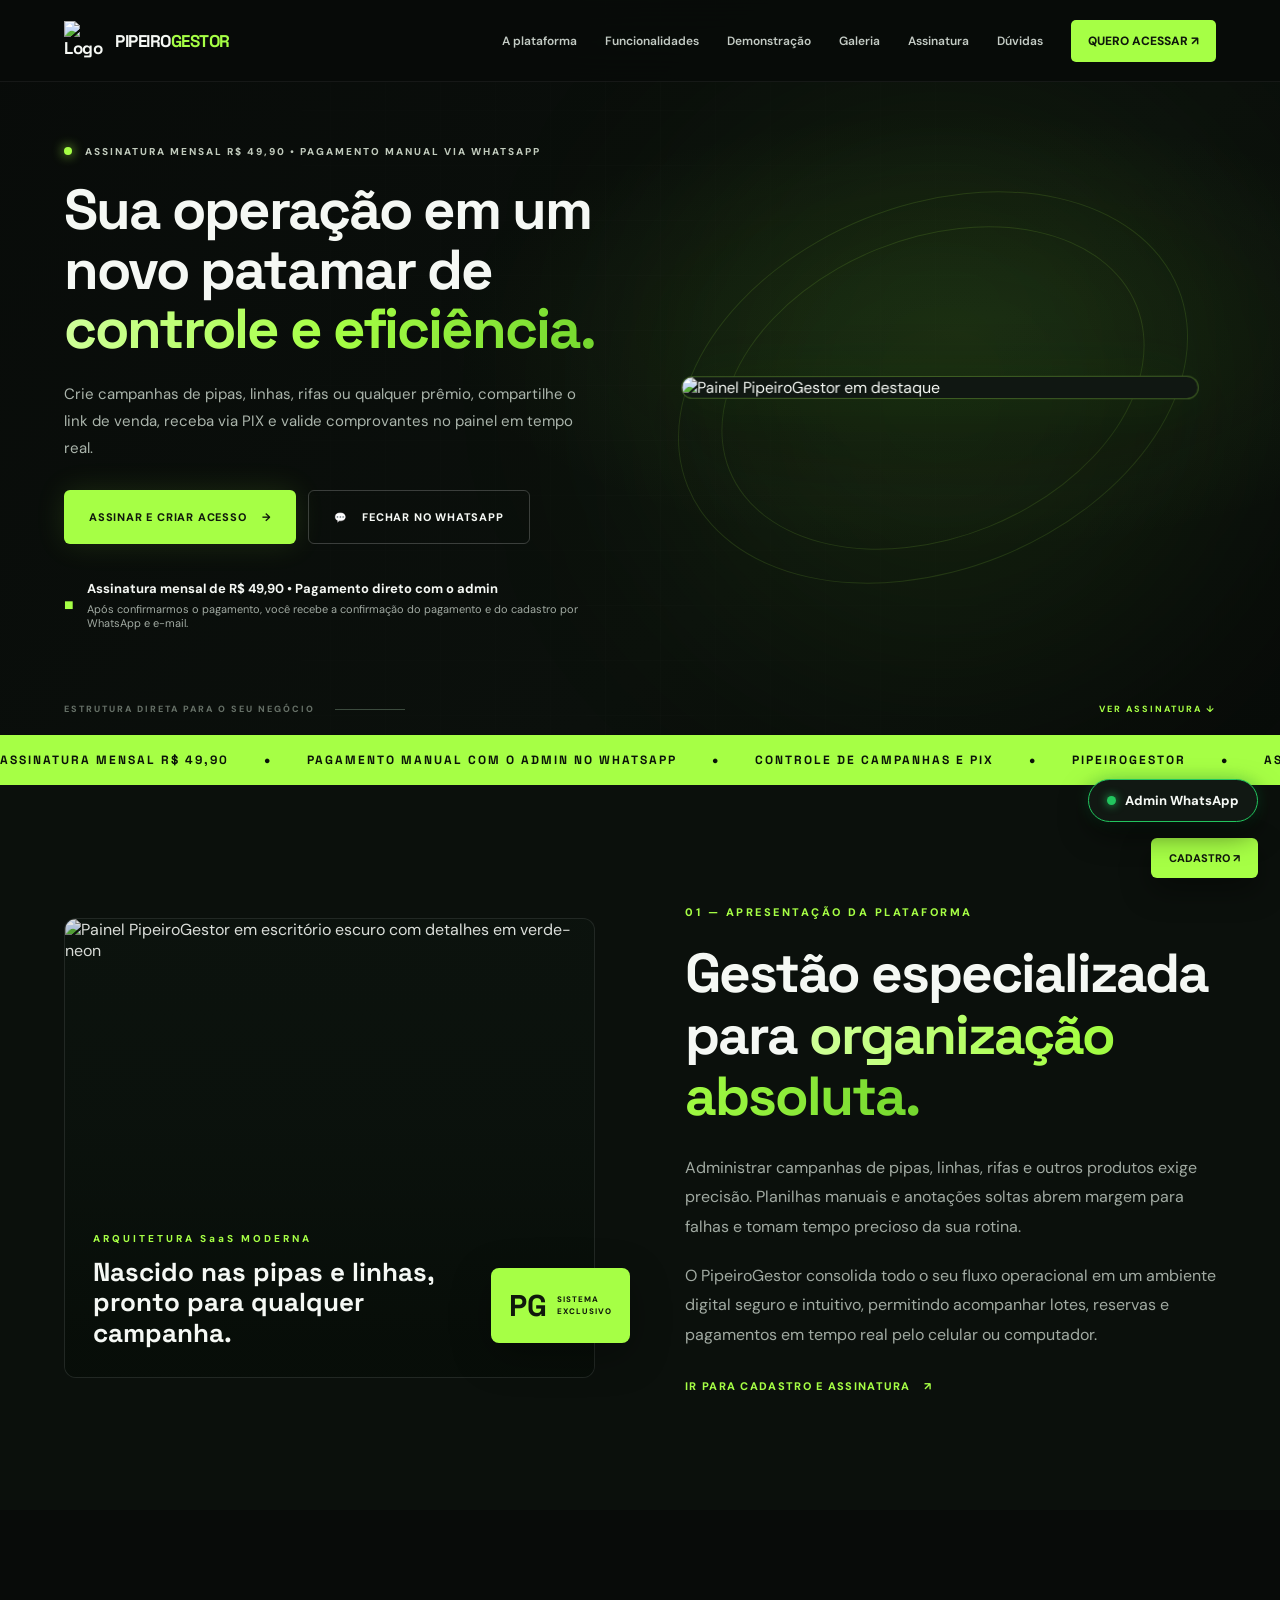
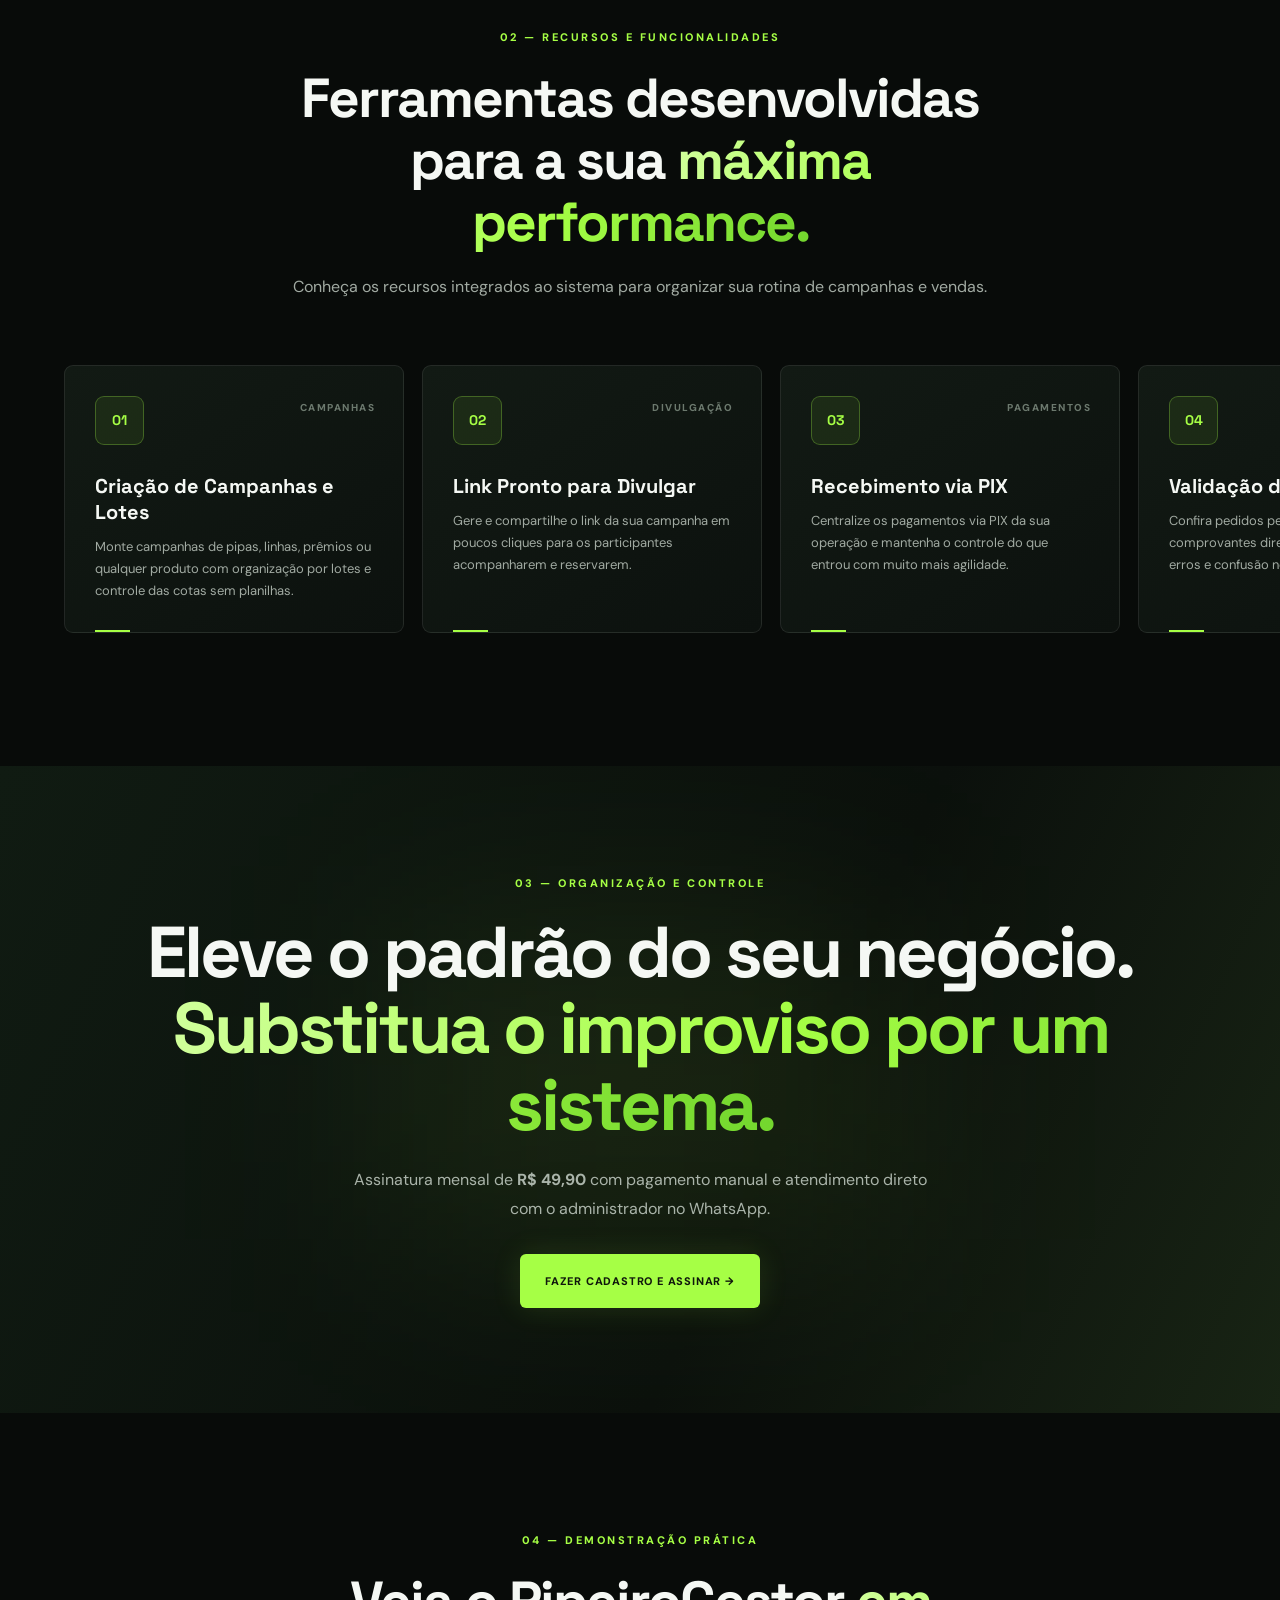
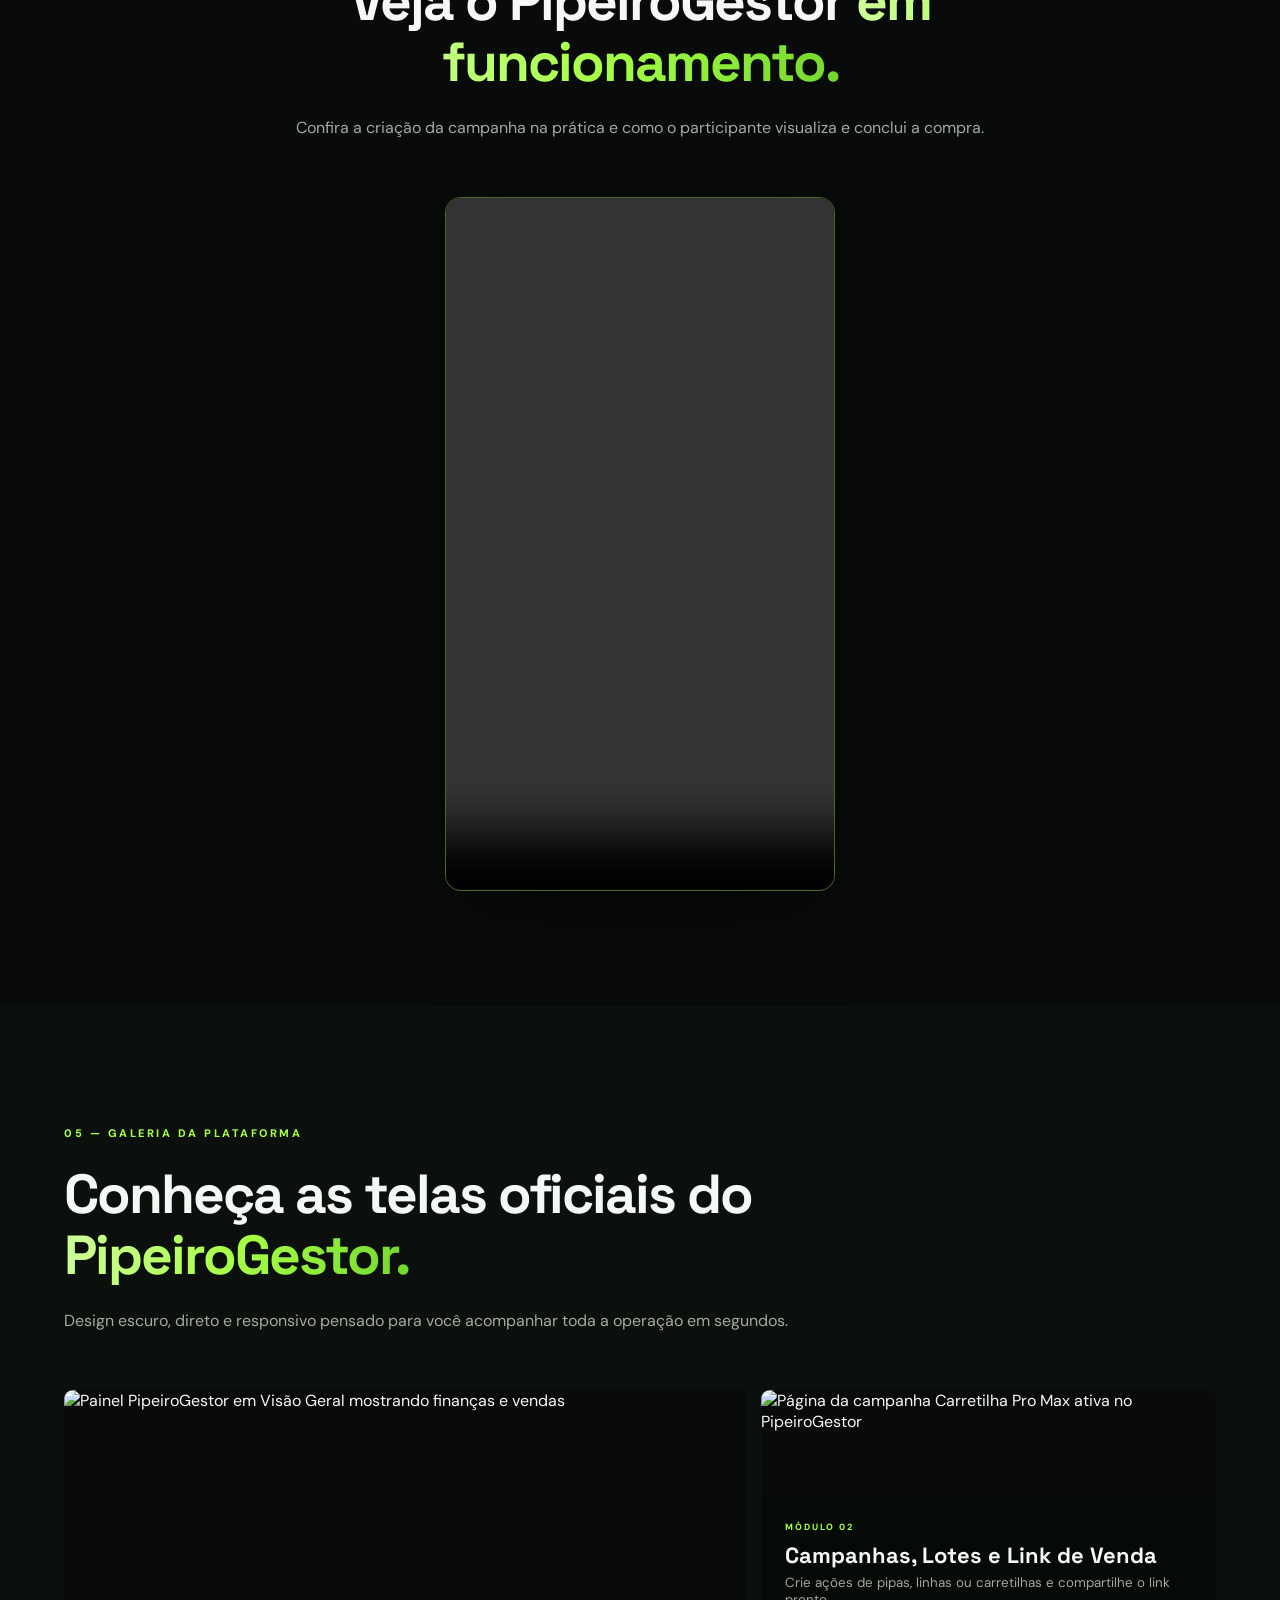
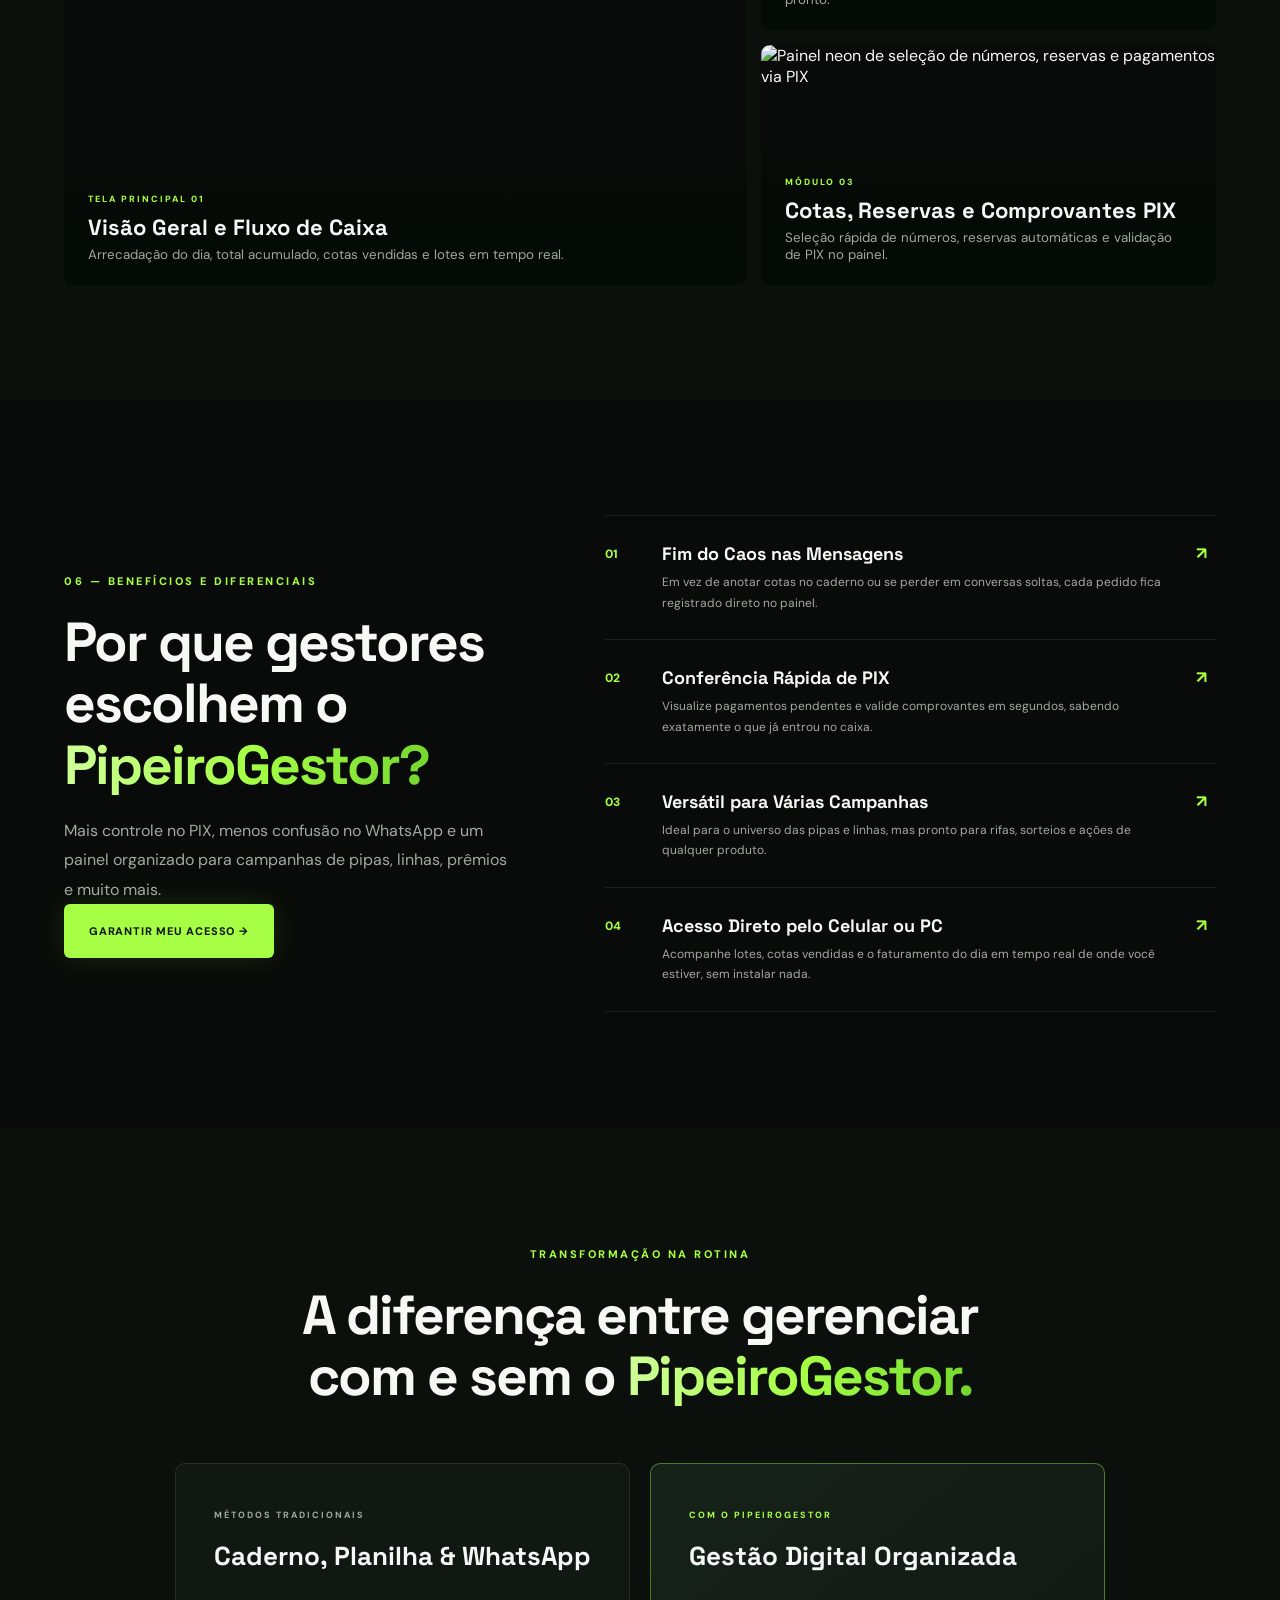
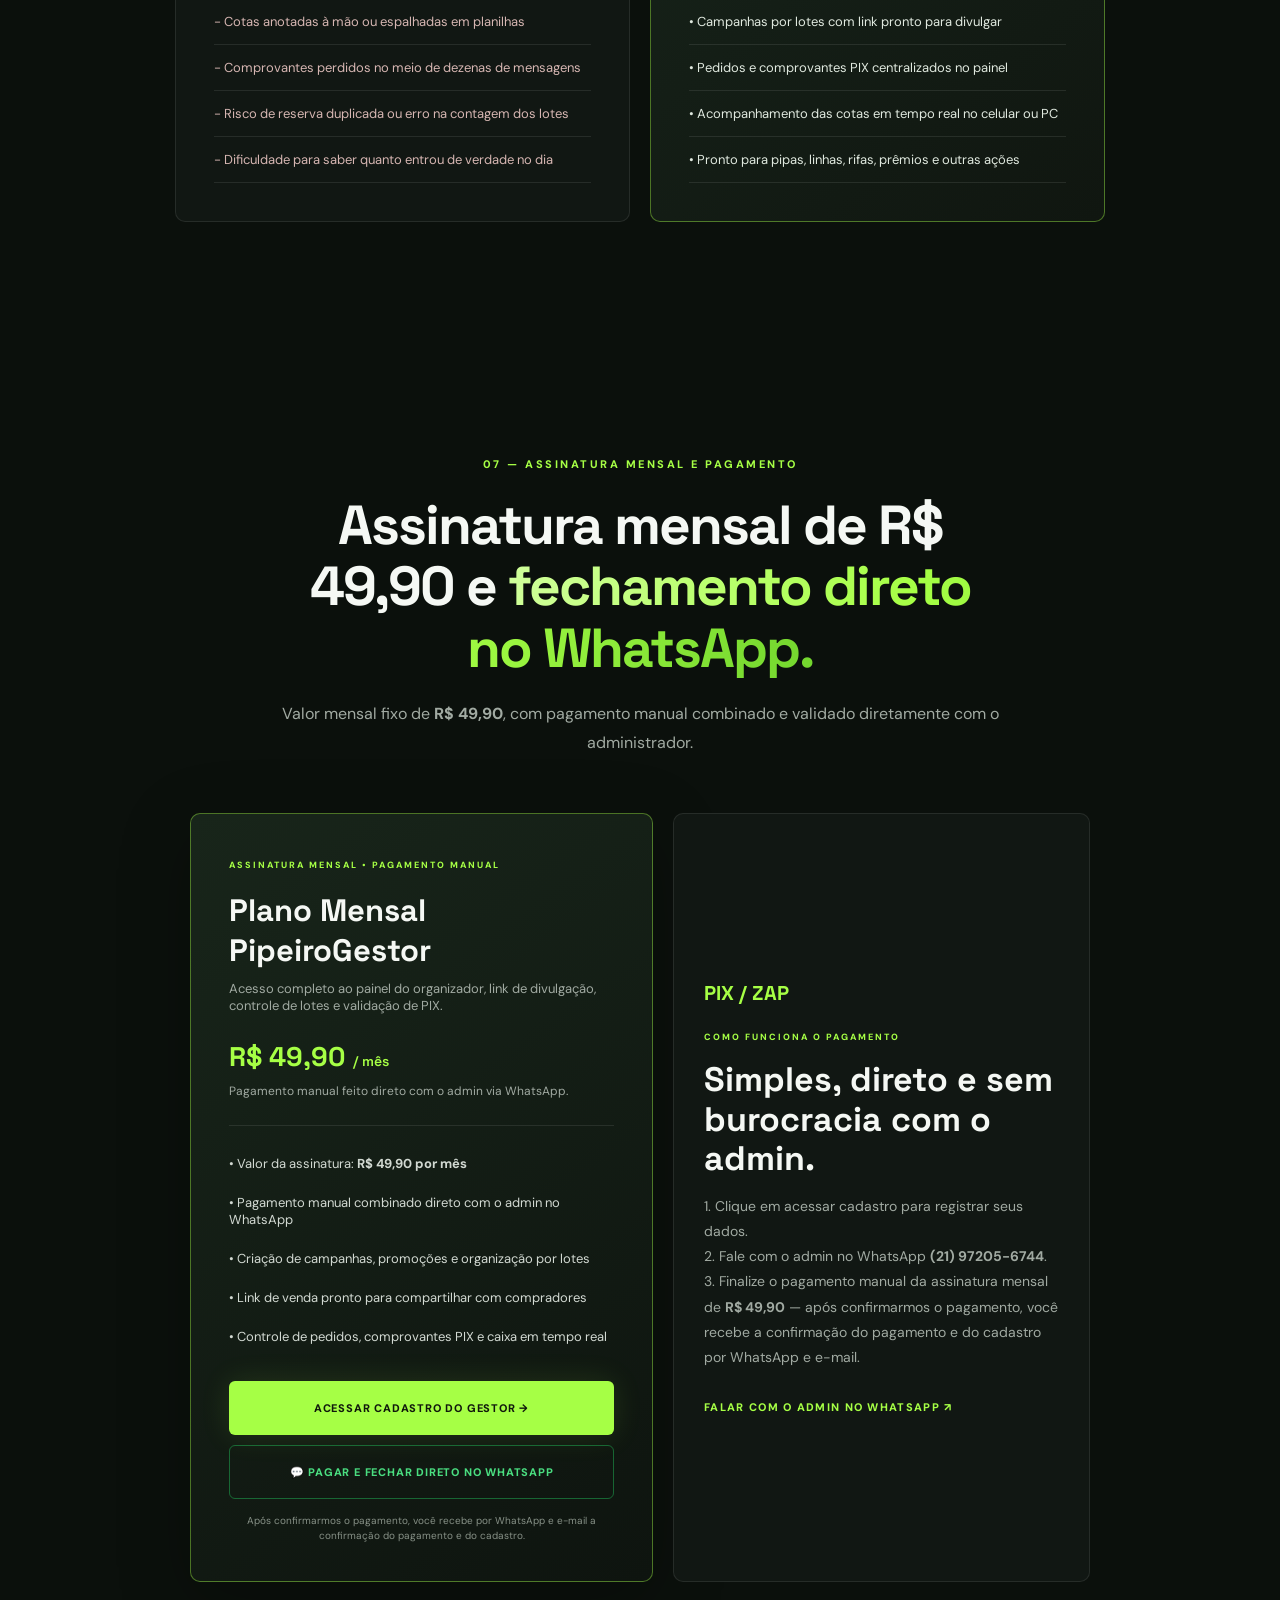
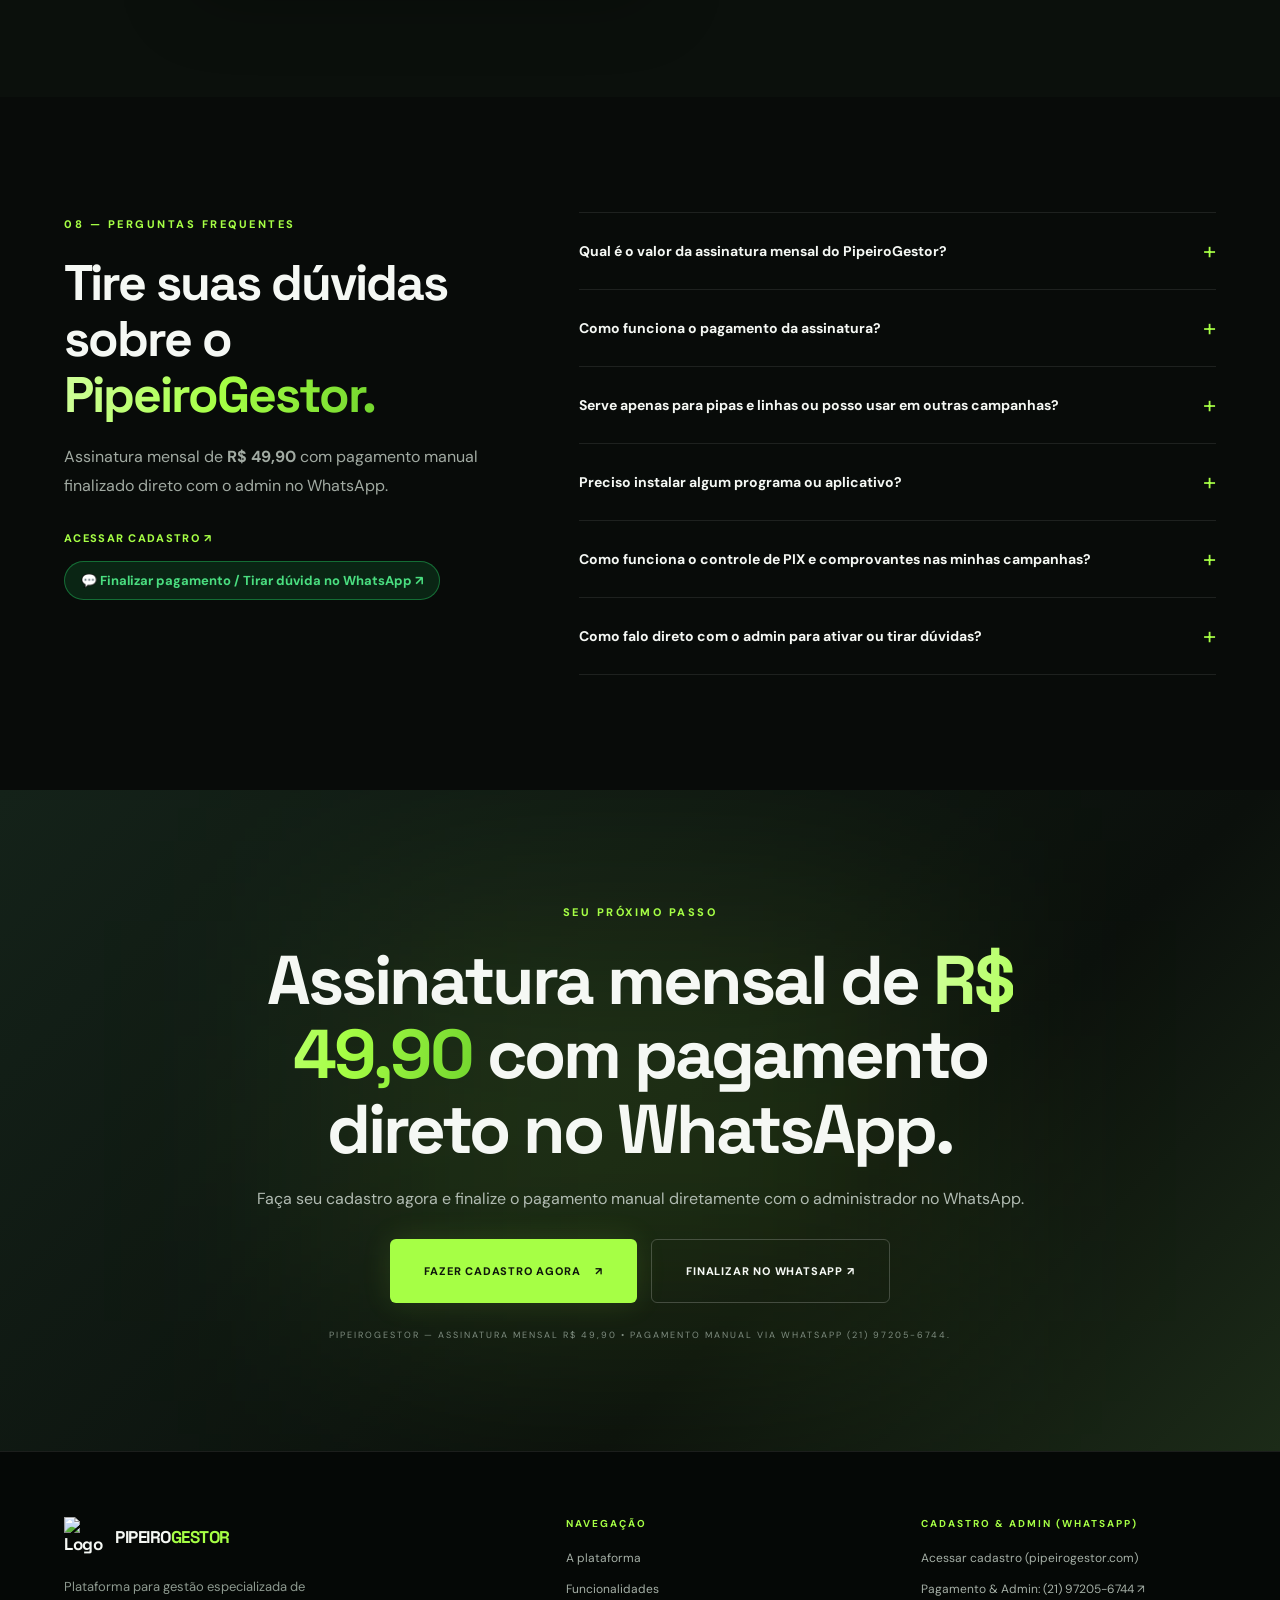
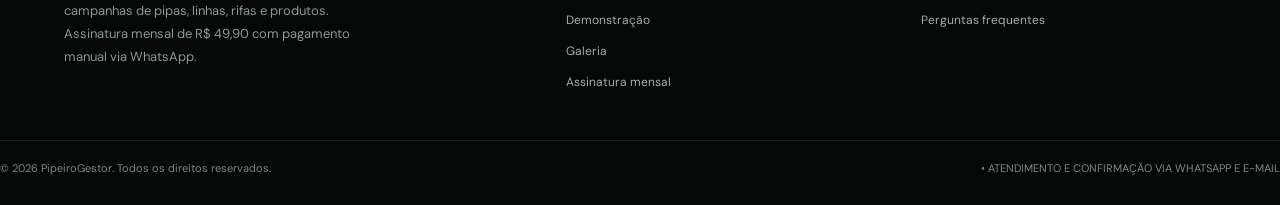
==== commit 190cef24: "Add files via upload" ====
--- a/index.html
+++ b/index.html
@@ -6,6 +6,7 @@
   <meta name="theme-color" content="#080b09">
   <meta name="description" content="PipeiroGestor: Plataforma SaaS para gerenciamento e automação de campanhas de pipas, linhas, rifas e prêmios.">
   <title>PipeiroGestor | Plataforma SaaS de Gestão de Campanhas e Vendas</title>
+  <link rel="icon" type="image/png" href="https://i.ibb.co/tT4xcDMg/Log-tipo-Neon-Pipeiro-Gestor-removebg-preview.png">
 
   <link rel="preconnect" href="https://fonts.googleapis.com">
   <link rel="preconnect" href="https://fonts.gstatic.com" crossorigin>
@@ -607,4 +608,4 @@
 
 <script src="script.js"></script>
 </body>
-</html>,+</html>
